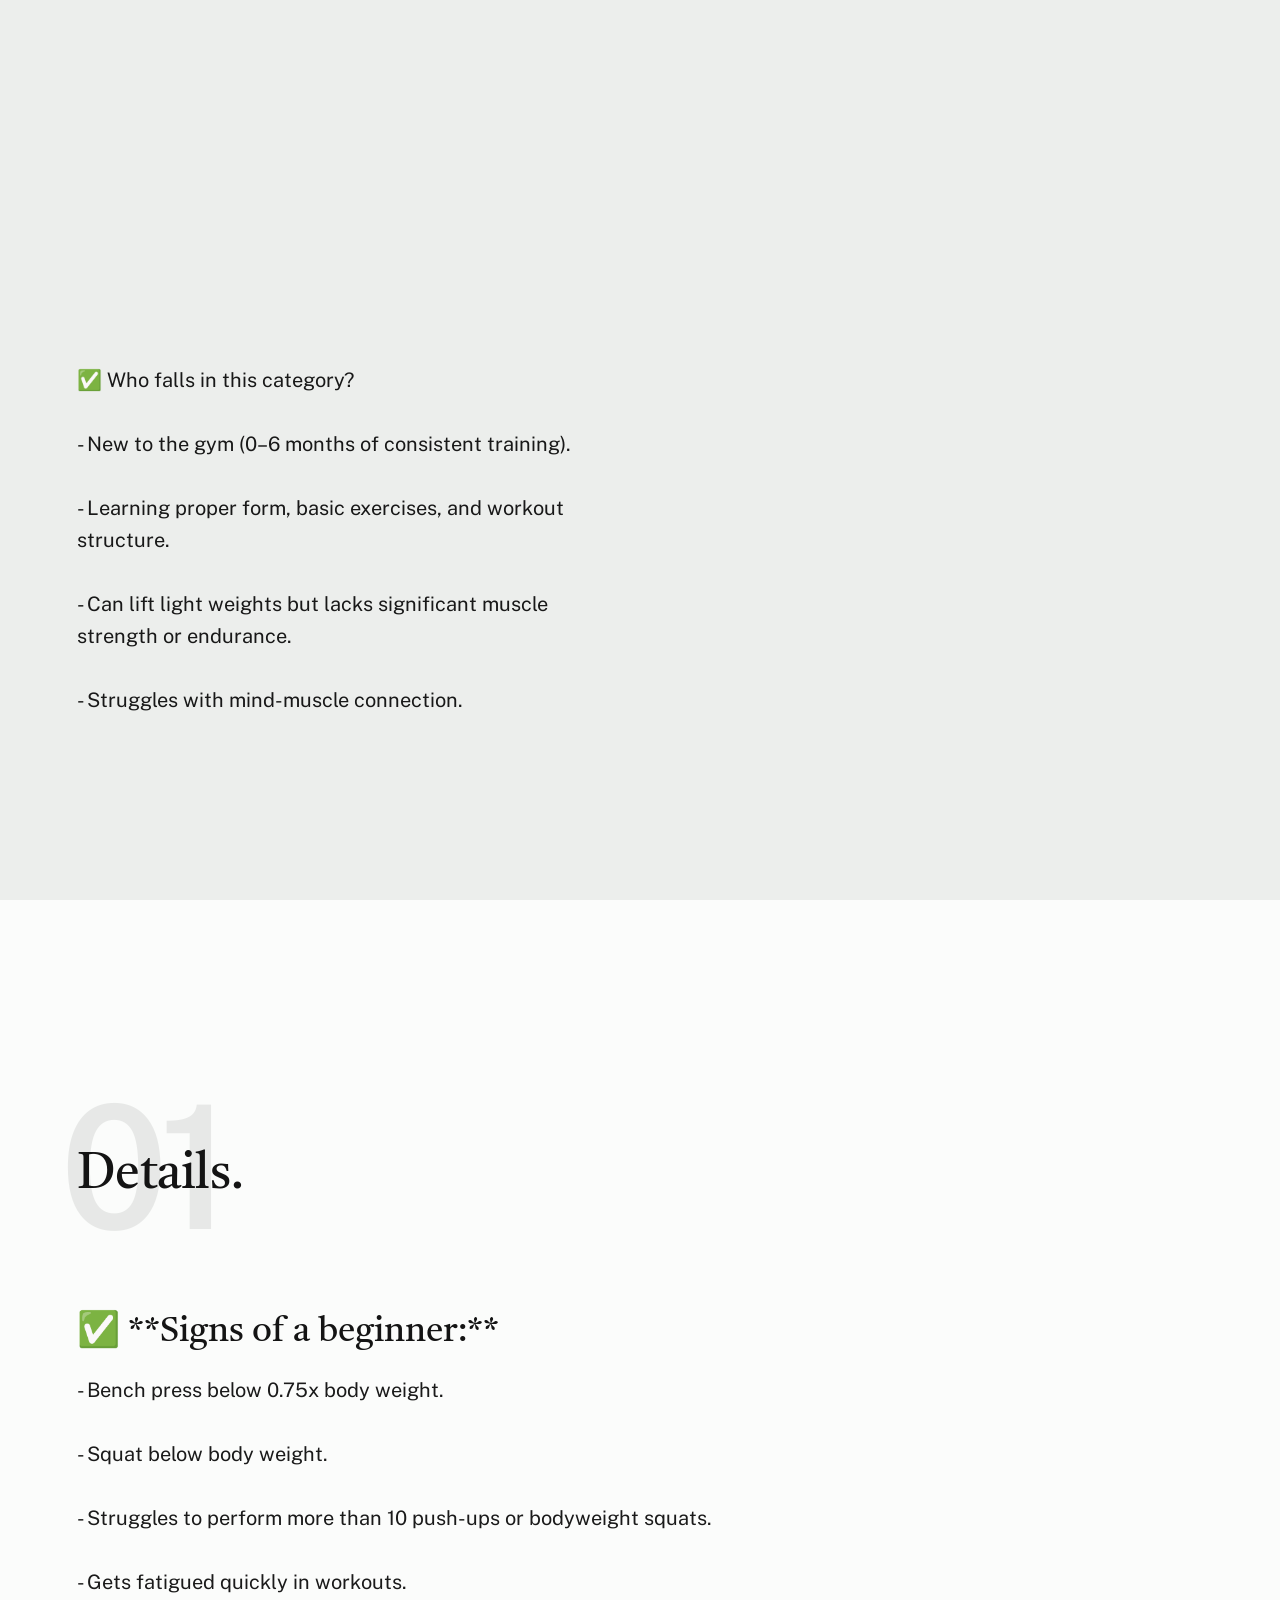
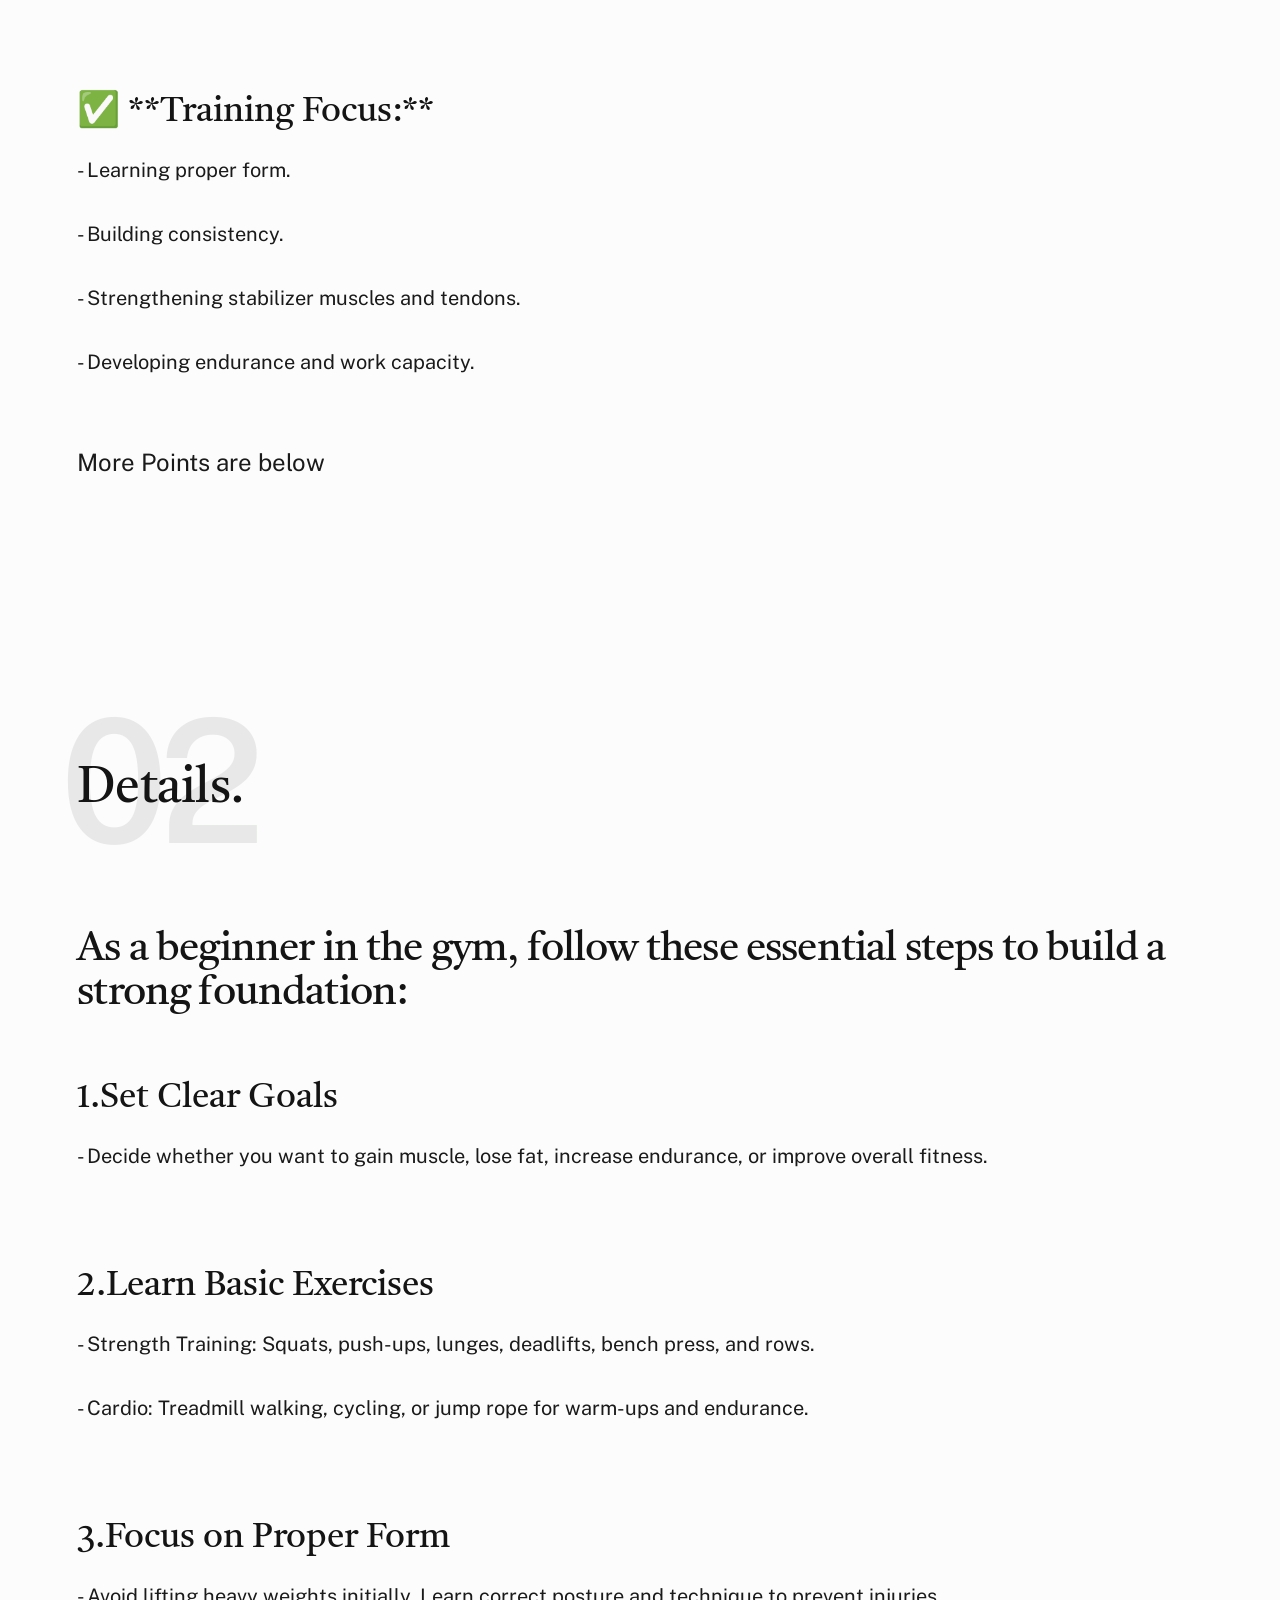
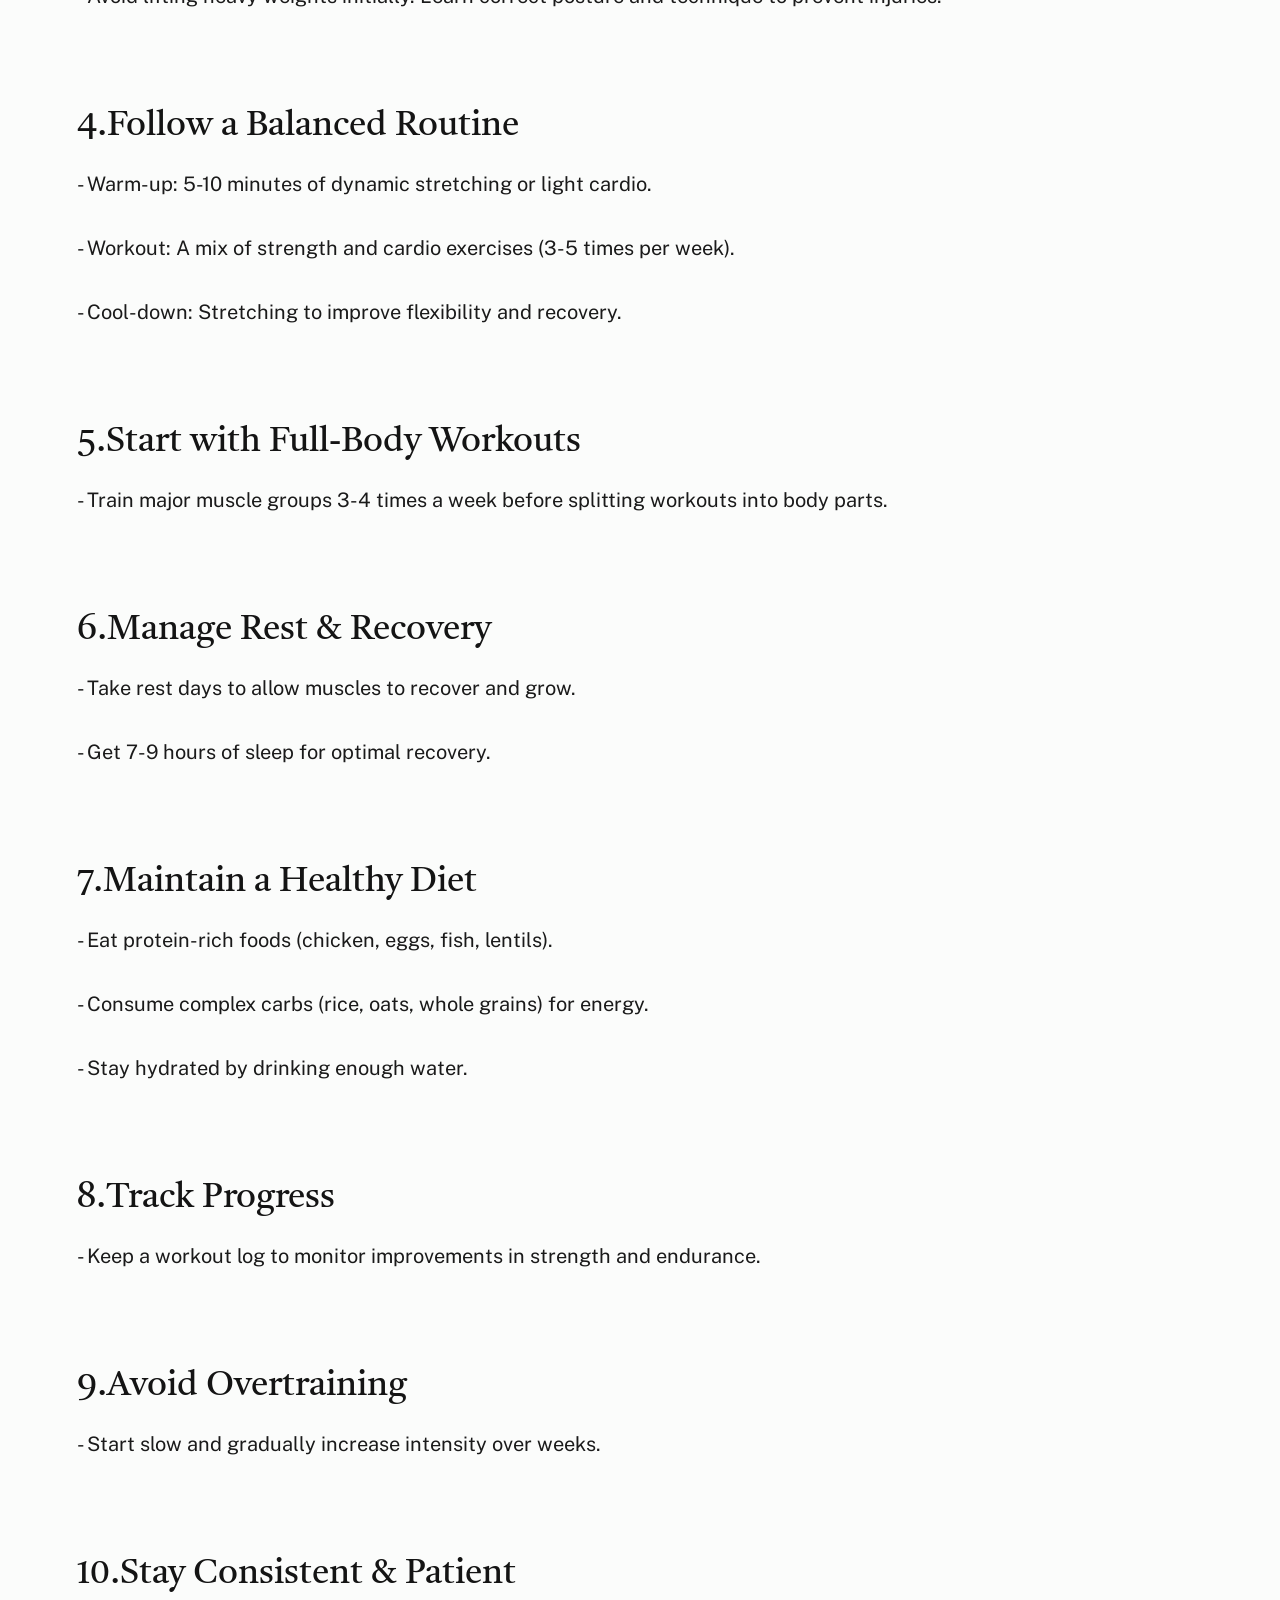
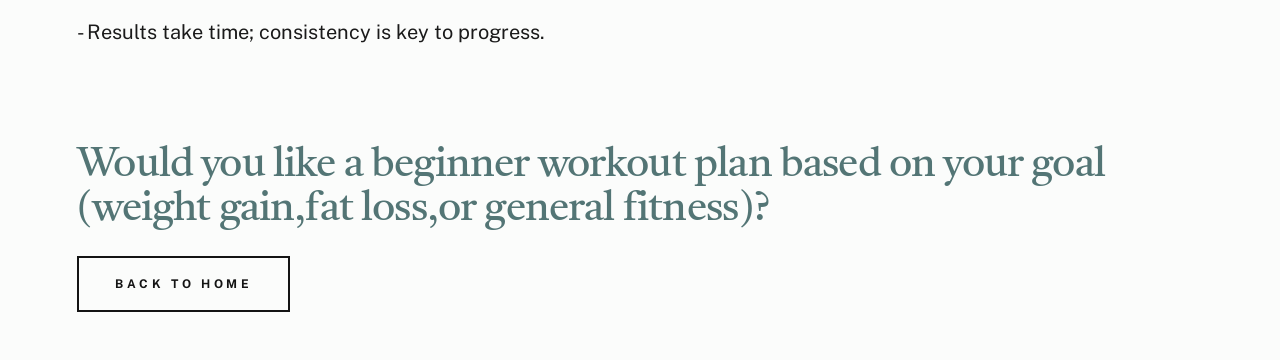
==== Advanced.html @ 79d23b0e "new code" ====
<!DOCTYPE html>
<html lang="en" class="no-js">

<head>

    <!--- basic page needs
    ================================================== -->
    <meta charset="utf-8">
    <meta name="viewport" content="width=device-width, initial-scale=1">
    <title>LK Fitness</title>

    <script>
        document.documentElement.classList.remove('no-js');
        document.documentElement.classList.add('js');
    </script>

    <!-- CSS
    ================================================== -->
    <link rel="stylesheet" href="/CSS/slide pages/styles.css">
    <link rel="stylesheet" href="/CSS/slide pages/vendor.css">

    <!-- favicons
    ================================================== -->
    <link rel="apple-touch-icon" sizes="180x180" href="apple-touch-icon.png">
    <link rel="icon" type="image/png" sizes="32x32" href="favicon-32x32.png">
    <link rel="icon" type="image/png" sizes="16x16" href="favicon-16x16.png">
    <link rel="manifest" href="site.webmanifest">

</head>


<body id="top">


    <!-- preloader
    ================================================== -->
    <div id="preloader">
        <div id="loader" class="dots-fade">
            <div></div>
            <div></div>
            <div></div>
        </div>
    </div>


    <!-- page wrap
    ================================================== -->
    <div id="page" class="s-pagewrap">


        <!-- # site header 
        ================================================== -->
        <header class="s-header">
            <div class="row s-header__inner">



                <nav class="s-header__nav">
                    <ul class="s-header__menu-links">
                        <li class="current"><a class="smoothscroll" href="../Mainpagefitness.html"> BACK TO HOME
                                PAGE</a></li>

                    </ul> <!-- s-header__menu-links -->
                </nav> <!-- end s-header__nav -->

            </div> <!-- end s-header__inner -->
        </header> <!-- end s-header -->


        <!-- # intro
        ================================================== -->
        <section id="intro" class="s-intro target-section">

            <div class="row s-intro__content width-sixteen-col">
                <div class="column lg-12 s-intro__content-inner grid-block grid-16">

                    <div class="s-intro__content-text">

                        <div class="s-intro__content-pretitle text-pretitle">Hello</div>
                        <h1 class="s-intro__content-title">
                            Beginner's, <br>
                        </h1>

                        <h8>
                            ✅ Who falls in this category? <BR></BR>
                            - New to the gym (0–6 months of consistent training).<BR></BR>
                            - Learning proper form, basic exercises, and workout structure.<BR></BR>
                            - Can lift light weights but lacks significant muscle strength or endurance.<BR></BR>
                            - Struggles with mind-muscle connection.

                        </h8>






                        <div class="s-intro__content-btns">
                            <a class="smoothscroll btn" href="#about">More About</a>
                            <a class="smoothscroll btn btn--stroke" href="../Mainpagefitness.html">Back To Home</a>
                        </div> <!-- s-intro__content-btns -->

                    </div> <!-- s-intro__content-text -->

                </div> <!-- s-intro__content-inner -->
            </div> <!-- s-intro__content -->





            <div class="s-intro__content-media">
                <img src="/images/beginner img.webp" srcset="images/beginner img.webp 1x, images/beginner img.webp 2x"
                    alt="image folder">


            </div> <!-- s-intro__content-media  images -->



            <div class="s-intro__scroll-down">
                <a href="#about" class="smoothscroll">
                    <div class="scroll-icon">
                        <svg xmlns="http://www.w3.org/2000/svg" width="24" height="24" viewBox="0 0 24 24"
                            style="fill: rgba(0, 0, 0, 1);transform: ;msFilter:;">
                            <path
                                d="M11.178 19.569a.998.998 0 0 0 1.644 0l9-13A.999.999 0 0 0 21 5H3a1.002 1.002 0 0 0-.822 1.569l9 13z">
                            </path>
                        </svg>
                    </div>
                    <span class="scroll-text u-screen-reader-text">Scroll Down</span>
                </a>
            </div> <!-- s-intro__scroll-down -->

        </section> <!-- end s-intro -->


        <!-- # about
        ================================================== -->
        <section id="about" class="s-about target-section">

            <div class="row s-about__content">
                <div class="column xl-12">

                    <div class="section-header" data-num="01">
                        <h2 class="text-display-title">Details.</h2>
                    </div> <!-- end section-header -->

                    <p class="attention-getter">
                    <h3>✅ **Signs of a beginner:**</h3>
                    - Bench press below 0.75x body weight.<BR></BR>
                    - Squat below body weight.<BR></BR>
                    - Struggles to perform more than 10 push-ups or bodyweight squats.<BR></BR>
                    - Gets fatigued quickly in workouts.<BR></BR>

                    <h3>✅ **Training Focus:**</h3>
                    - Learning proper form.<BR></BR>
                    - Building consistency.<BR></BR>
                    - Strengthening stabilizer muscles and tendons.<BR></BR>
                    - Developing endurance and work capacity.<BR></BR>
                    </p>

                    <p class="attention-getter">
                        More Points are below
                    </p>



                </div> <!--end column -->
            </div> <!--end s-about__content -->

        </section> <!-- end s-about -->

        <!-- # about
        ================================================== -->
        <section id="about" class="s-about target-section">

            <div class="row s-about__content">
                <div class="column xl-12">

                    <div class="section-header" data-num="02">
                        <h2 class="text-display-title">Details.</h2>
                    </div> <!-- end section-header -->

                    <p class="attention-getter">
                    <h2>As a beginner in the gym, follow these essential steps to build a strong foundation:</h3>

                        <h3>1.Set Clear Goals</h3>
                        - Decide whether you want to gain muscle, lose fat, increase endurance, or improve overall
                        fitness. <BR> </BR>

                        <h3>2.Learn Basic Exercises</h3>
                        - Strength Training: Squats, push-ups, lunges, deadlifts, bench press, and rows. <BR> </BR>
                        - Cardio: Treadmill walking, cycling, or jump rope for warm-ups and endurance. <BR> </BR>

                        <h3>3.Focus on Proper Form</h3>
                        - Avoid lifting heavy weights initially. Learn correct posture and technique to prevent
                        injuries. <BR> </BR>

                        <h3>4.Follow a Balanced Routine</h3>
                        - Warm-up: 5-10 minutes of dynamic stretching or light cardio. <BR> </BR>
                        - Workout: A mix of strength and cardio exercises (3-5 times per week). <BR> </BR>
                        - Cool-down: Stretching to improve flexibility and recovery. <BR> </BR>

                        <h3>5.Start with Full-Body Workouts</h3>
                        - Train major muscle groups 3-4 times a week before splitting workouts into body parts. <BR>
                        </BR>

                        <h3>6.Manage Rest & Recovery</h3>
                        - Take rest days to allow muscles to recover and grow. <BR> </BR>
                        - Get 7-9 hours of sleep for optimal recovery. <BR> </BR>

                        <h3>7.Maintain a Healthy Diet</h3>
                        - Eat protein-rich foods (chicken, eggs, fish, lentils). <BR> </BR>
                        - Consume complex carbs (rice, oats, whole grains) for energy. <BR> </BR>
                        - Stay hydrated by drinking enough water. <BR> </BR>

                        <h3>8.Track Progress</h3>
                        - Keep a workout log to monitor improvements in strength and endurance. <BR> </BR>

                        <h3>9.Avoid Overtraining</h3>
                        - Start slow and gradually increase intensity over weeks. <BR> </BR>

                        <h3>10.Stay Consistent & Patient</h3>
                        - Results take time; consistency is key to progress. <BR> </BR>

                        <p class="attention-getter">
                        <h2 style="color: rgb(83, 117, 117);">Would you like a beginner workout plan based on your goal
                            <br>
                            (weight gain,fat loss,or general fitness)?
                        </h2>
                        <a class="smoothscroll btn btn--stroke" href="../Mainpagefitness.html">Back To Home</a> </p>



                </div> <!-- grid-list-items -->

            </div> <!--end column -->
    </div> <!--end s-about__content -->

    </section> <!-- end s-about -->








    </div> <!-- end page-wrap -->


    <!-- Java Script
    ================================================== -->
    <script src="/js/main.js"></script>
    <script src="/js/plugins.js"></script>

</body>

</html>
---- CSS/slide pages/styles.css ----
@charset "UTF-8";

/* =================================================================== 
 * Hudson Main Stylesheet
 * Template Ver. 1.0.0
 * 04-03-2023
 * ------------------------------------------------------------------
 *
 * TOC:
 * # SETTINGS
 *      ## fonts 
 *      ## colors
 *      ## spacing and typescale
 *      ## grid variables
 * # CSS RESET
 * # GRID
 * # BASE SETUP
 * # UTILITY CLASSES
 * # TYPOGRAPHY 
 *      ## base type styles
 *      ## additional typography & helper classes
 *      ## lists
 *      ## media 
 *      ## spacing
 * # PRELOADER
 *      ## page loaded
 * # FORM 
 *      ## style placeholder text
 * # BUTTONS
 * # TABLE
 * # COMPONENTS
 *      ## pagination
 *      ## alert box 
 *      ## skillbars
 *      ## stats tabs
 * # PROJECT-WIDE SHARED STYLES
 *      ## section header
 *      ## social list
 *      ## swiper overrides
 *      ## glightbox overrides
 * # GRID-BASED LAYOUTS
 *      ## grid block
 *      ## list grid
 * # PAGE WRAP
 * # SITE HEADER
 *      ## logo
 *      ## main navigation
 *      ## mobile menu toggle
 * # INTRO
 *      ## intro content
 *      ## intro btn cv download
 *      ## intro social
 *      ## intro scroll down
 *      ## intro transitions
 * # ABOUT
 *      ## about blocks
 * # WORKS
 *      ## folio entries 
 *      ## testimonials
 * # NUMBERS
 * # FOOTER
 *      ## copyright
 *      ## go top
 *
 * ------------------------------------------------------------------ */


/* ===================================================================
 * # SETTINGS
 *
 *
 * ------------------------------------------------------------------- */

/* ------------------------------------------------------------------- 
 * ## fonts 
 * ------------------------------------------------------------------- */
@import url("https://fonts.googleapis.com/css2?family=Castoro:ital@0;1&family=Public+Sans:ital,wght@0,300;0,400;0,500;0,600;0,700;1,300;1,400;1,500;1,600;1,700&display=swap");

:root {
    --font-1: "Public Sans", Sans-serif;
    --font-2: "Castoro", Serif;

    /* monospace
   */
    --font-mono: Consolas, "Andale Mono", Courier, "Courier New", monospace;
}

/* ------------------------------------------------------------------- 
 * ## colors
 * ------------------------------------------------------------------- */
:root {

    /* color-1(#C73E1D)
   * color-2(#2F352B)
   * color-3(#1A1A1A)
   */
    --color-1: hsla(12, 75%, 45%, 1);
    --color-2: hsla(96, 10%, 19%, 1);
    --color-3: hsla(0, 0%, 10%, 1);

    /* theme color variations
   */
    --color-1-lightest: hsla(12, 75%, 75%, 1);
    --color-1-lighter: hsla(12, 75%, 65%, 1);
    --color-1-light: hsla(12, 75%, 55%, 1);
    --color-1-dark: hsla(12, 75%, 35%, 1);
    --color-1-darker: hsla(12, 75%, 25%, 1);
    --color-1-darkest: hsla(12, 75%, 15%, 1);

    --color-2-lightest: hsla(96, 10%, 49%, 1);
    --color-2-lighter: hsla(96, 10%, 39%, 1);
    --color-2-light: hsla(96, 10%, 29%, 1);
    --color-2-dark: hsla(96, 10%, 10%, 1);
    --color-2-darker: hsla(96, 10%, 1%, 1);

    --color-3-light: hsla(0, 0%, 16%, 1);
    --color-3-dark: hsla(0, 0%, 8%, 1);

    /* feedback colors
   * color-error(#ffd1d2), color-success(#c8e675), 
   * color-info(#d7ecfb), color-notice(#fff099)
   */
    --color-error: hsla(359, 100%, 91%, 1);
    --color-success: hsla(76, 69%, 68%, 1);
    --color-info: hsla(205, 82%, 91%, 1);
    --color-notice: hsla(51, 100%, 80%, 1);
    --color-error-content: hsla(359, 50%, 50%, 1);
    --color-success-content: hsla(76, 29%, 28%, 1);
    --color-info-content: hsla(205, 32%, 31%, 1);
    --color-notice-content: hsla(51, 30%, 30%, 1);

    /* neutrals
   * generated using 
   * Tint & Shade Generator 
   * (https://maketintsandshades.com/)
   */
    --color-black: #000000;
    --color-gray-19: #181818;
    --color-gray-18: #2f302f;
    --color-gray-17: #474747;
    --color-gray-16: #5e5f5e;
    --color-gray-15: #767776;
    --color-gray-14: #8e8f8e;
    --color-gray-13: #a5a7a5;
    --color-gray-12: #bdbebd;
    --color-gray-11: #d4d6d4;
    --color-gray-10: #eceeec;
    --color-gray-9: #eef0ee;
    --color-gray-8: #f0f1f0;
    --color-gray-7: #f2f3f2;
    --color-gray-6: #f4f5f4;
    --color-gray-5: #f6f7f6;
    --color-gray-4: #f7f8f7;
    --color-gray-3: #f9faf9;
    --color-gray-2: #fbfcfb;
    --color-gray-1: #fbfcfb;
    --color-white: #ffffff;

    /* text
   */
    --color-text: var(--color-gray-19);
    --color-text-dark: var(--color-3-dark);
    --color-text-light: var(--color-gray-15);
    --color-placeholder: var(--color-gray-13);

    /* link
   */
    --color-link: var(--color-1);
    --color-link-hover: var(--color-2-lighter);
    --color-link-active: var(--color-2-lighter);

    /* buttons
   */
    --color-btn: var(--color-gray-10);
    --color-btn-text: var(--color-text);
    --color-btn-hover: var(--color-gray-11);
    --color-btn-hover-text: var(--color-text);
    --color-btn-primary: var(--color-1);
    --color-btn-primary-text: var(--color-white);
    --color-btn-primary-hover: var(--color-1-light);
    --color-btn-primary-hover-text: var(--color-white);
    --color-btn-stroke: var(--color-text-dark);
    --color-btn-stroke-text: var(--color-text-dark);
    --color-btn-stroke-hover: var(--color-text-dark);
    --color-btn-stroke-hover-text: var(--color-white);

    /* preloader
   */
    --color-preloader-bg: var(--color-gray-10);
    --color-loader: var(--color-3);
    --color-loader-light: var(--color-gray-14);

    /* others
   */
    --color-body-bg: var(--color-gray-1);
    --color-border: rgba(0, 0, 0, .1);
    --border-radius: 5px;
}

/* ------------------------------------------------------------------- 
 * ## spacing and typescale
 * ------------------------------------------------------------------- */
:root {

    /* spacing
   * base font size: 20px 
   * vertical space unit : 32px
   */
    --base-size: 62.5%;
    --multiplier: 1;
    --base-font-size: calc(2rem * var(--multiplier));
    --space: calc(3.2rem * var(--multiplier));

    /* vertical spacing 
   */
    --vspace-0_125: calc(0.125 * var(--space));
    --vspace-0_25: calc(0.25 * var(--space));
    --vspace-0_375: calc(0.375 * var(--space));
    --vspace-0_5: calc(0.5 * var(--space));
    --vspace-0_625: calc(0.625 * var(--space));
    --vspace-0_75: calc(0.75 * var(--space));
    --vspace-0_875: calc(0.875 * var(--space));
    --vspace-1: calc(var(--space));
    --vspace-1_25: calc(1.25 * var(--space));
    --vspace-1_5: calc(1.5 * var(--space));
    --vspace-1_75: calc(1.75 * var(--space));
    --vspace-2: calc(2 * var(--space));
    --vspace-2_5: calc(2.5 * var(--space));
    --vspace-3: calc(3 * var(--space));
    --vspace-3_5: calc(3.5 * var(--space));
    --vspace-4: calc(4 * var(--space));
    --vspace-4_5: calc(4.5 * var(--space));
    --vspace-5: calc(5 * var(--space));
    --vspace-5_5: calc(5.5 * var(--space));
    --vspace-6: calc(6 * var(--space));
    --vspace-6_5: calc(6.5 * var(--space));
    --vspace-7: calc(7 * var(--space));
    --vspace-7_5: calc(7.5 * var(--space));
    --vspace-8: calc(8 * var(--space));
    --vspace-8_5: calc(8.5 * var(--space));
    --vspace-9: calc(9 * var(--space));
    --vspace-9_5: calc(9.5 * var(--space));
    --vspace-10: calc(10 * var(--space));

    /* type scale
   * ratio 1        :2 | base: 20px
   * -------------------------------------------------------
   *
   * --text-huge-3    = (148.60px)
   * --text-huge-2    = (123.83px)
   * --text-huge-1    = (103.20px)
   * --text-display-3 = (86.00px)
   * --text-display-2 = (71.66px)
   * --text-display-1 = (59.72px)
   * --text-xxxl      = (49.77px)
   * --text-xxl       = (41.47px)
   * --text-xl        = (34.56px)
   * --text-lg        = (28.80px)
   * --text-md        = (24.00px)
   * --text-size      = (20.00px) BASE
   * --text-sm        = (16.67px)
   * --text-xs        = (13.89px)
   *
   * ---------------------------------------------------------
   */
    --text-scale-ratio: 1.2;
    --text-size: var(--base-font-size);
    --text-xs: calc((var(--text-size) / var(--text-scale-ratio)) / var(--text-scale-ratio));
    --text-sm: calc(var(--text-xs) * var(--text-scale-ratio));
    --text-md: calc(var(--text-sm) * var(--text-scale-ratio) * var(--text-scale-ratio));
    --text-lg: calc(var(--text-md) * var(--text-scale-ratio));
    --text-xl: calc(var(--text-lg) * var(--text-scale-ratio));
    --text-xxl: calc(var(--text-xl) * var(--text-scale-ratio));
    --text-xxxl: calc(var(--text-xxl) * var(--text-scale-ratio));
    --text-display-1: calc(var(--text-xxxl) * var(--text-scale-ratio));
    --text-display-2: calc(var(--text-display-1) * var(--text-scale-ratio));
    --text-display-3: calc(var(--text-display-2) * var(--text-scale-ratio));
    --text-huge-1: calc(var(--text-display-3) * var(--text-scale-ratio));
    --text-huge-2: calc(var(--text-huge-1) * var(--text-scale-ratio));
    --text-huge-3: calc(var(--text-huge-2) * var(--text-scale-ratio));

    /* default button height
   */
    --vspace-btn: var(--vspace-1_75);
}

/* on mobile devices below 600px, change the value of '--multiplier' 
 * to adjust the values of base font size and vertical space unit.
 */
@media screen and (max-width: 600px) {
    :root {
        --multiplier: .9375;
    }
}

/* ------------------------------------------------------------------- 
 * ## grid variables
 * ------------------------------------------------------------------- */
:root {

    /* widths for rows and containers
   */
    --width-sixteen-cols: 1760px;
    --width-default: 1280px;
    --width-wide: 1600px;
    --width-wider: 1800px;
    --width-narrow: 1200px;
    --width-narrower: 1000px;
    --width-narrowest: 800px;
    --width-full: 100%;
    --width-grid-max: var(--width-default);

    /* gutter
   */
    --gutter: 2.6rem;
}

/* on large screen devices
 */
@media screen and (max-width: 1000px) {
    :root {
        --gutter: 2.2rem;
    }
}

/* on small devices
 */
@media screen and (max-width: 600px) {
    :root {
        --gutter: 1rem;
    }
}


/* ====================================================================
 * # CSS RESET
 *
 *
 * --------------------------------------------------------------------
 * http://meyerweb.com/eric/tools/css/reset/ 
 * v2.0 | 20110126
 * License: none (public domain)
 * -------------------------------------------------------------------- */
html,
body,
div,
span,
applet,
object,
iframe,
h1,
h2,
h3,
h4,
h5,
h6,
p,
blockquote,
pre,
a,
abbr,
acronym,
address,
big,
cite,
code,
del,
dfn,
em,
img,
ins,
kbd,
q,
s,
samp,
small,
strike,
strong,
sub,
sup,
tt,
var,
b,
u,
i,
center,
dl,
dt,
dd,
ol,
ul,
li,
fieldset,
form,
label,
legend,
table,
caption,
tbody,
tfoot,
thead,
tr,
th,
td,
article,
aside,
canvas,
details,
embed,
figure,
figcaption,
footer,
header,
hgroup,
menu,
nav,
output,
ruby,
section,
summary,
time,
mark,
audio,
video {
    margin: 0;
    padding: 0;
    border: 0;
    font-size: 100%;
    font: inherit;
    vertical-align: baseline;
}

/* HTML5 display-role reset for older browsers */
article,
aside,
details,
figcaption,
figure,
footer,
header,
hgroup,
menu,
nav,
section {
    display: block;
}

body {
    line-height: 1;
}

ol,
ul {
    list-style: none;
}

blockquote,
q {
    quotes: none;
}

blockquote:before,
blockquote:after,
q:before,
q:after {
    content: "";
    content: none;
}

table {
    border-collapse: collapse;
    border-spacing: 0;
}


/* ===================================================================
 * # GRID v5.0.0
 *
 *
 * -------------------------------------------------------------------
 * - Grid system based on the flex display property.
 *
 * - Grid breakpoints are based on MAXIMUM WIDTH media queries, 
 *   meaning they apply to that one breakpoint and ALL THOSE BELOW IT.
 *
 * - Grid columns without a specified width will automatically layout 
 *   as equal width columns.
 *
 * - On viewports 400px and below, all grid columns will stacked 
 *   vertically
 *
 * ------------------------------------------------------------------- */

/* row 
 */
.row {
    display: flex;
    flex-flow: row wrap;
    width: min(92%, var(--width-grid-max));
    margin: 0 auto;
}

.row .row {
    width: auto;
    margin-left: calc(var(--gutter) * -1);
    margin-right: calc(var(--gutter) * -1);
}

/* column
 */
.column {
    flex: 1;
    padding: 0 var(--gutter);
}

.collapse>.column,
.column.collapse {
    padding: 0;
}

/* row utility classes
 */
.row.row-wrap {
    flex-wrap: wrap;
}

.row.row-nowrap {
    flex-wrap: nowrap;
}

.row.row-y-top {
    align-items: flex-start;
}

.row.row-y-bottom {
    align-items: flex-end;
}

.row.row-y-center {
    align-items: center;
}

.row.row-stretch {
    align-items: stretch;
}

.row.row-baseline {
    align-items: baseline;
}

.row.row-x-left {
    justify-content: flex-start;
}

.row.row-x-right {
    justify-content: flex-end;
}

.row.row-x-center {
    justify-content: center;
}

.row.row-center {
    align-items: center;
    justify-content: center;
}

/* ------------------------- -------------------------------------------
 * ## extra large devices (1201px and above)
 * -------------------------------------------------------------------- */
.xl-1 {
    flex: none;
    width: 8.3333333333%;
}

.xl-2 {
    flex: none;
    width: 16.6666666667%;
}

.xl-3 {
    flex: none;
    width: 25%;
}

.xl-4 {
    flex: none;
    width: 33.3333333333%;
}

.xl-5 {
    flex: none;
    width: 41.6666666667%;
}

.xl-6 {
    flex: none;
    width: 50%;
}

.xl-7 {
    flex: none;
    width: 58.3333333333%;
}

.xl-8 {
    flex: none;
    width: 66.6666666667%;
}

.xl-9 {
    flex: none;
    width: 75%;
}

.xl-10 {
    flex: none;
    width: 83.3333333333%;
}

.xl-11 {
    flex: none;
    width: 91.6666666667%;
}

.xl-12 {
    flex: none;
    width: 100%;
}

/* --------------------------------------------------------------------
 * ## large devices (1001px to 1200px)
 * -------------------------------------------------------------------- */
@media screen and (max-width: 1200px) {
    .lg-1 {
        flex: none;
        width: 8.3333333333%;
    }

    .lg-2 {
        flex: none;
        width: 16.6666666667%;
    }

    .lg-3 {
        flex: none;
        width: 25%;
    }

    .lg-4 {
        flex: none;
        width: 33.3333333333%;
    }

    .lg-5 {
        flex: none;
        width: 41.6666666667%;
    }

    .lg-6 {
        flex: none;
        width: 50%;
    }

    .lg-7 {
        flex: none;
        width: 58.3333333333%;
    }

    .lg-8 {
        flex: none;
        width: 66.6666666667%;
    }

    .lg-9 {
        flex: none;
        width: 75%;
    }

    .lg-10 {
        flex: none;
        width: 83.3333333333%;
    }

    .lg-11 {
        flex: none;
        width: 91.6666666667%;
    }

    .lg-12 {
        flex: none;
        width: 100%;
    }
}

/* --------------------------------------------------------------------
 * ## medium devices (801px to 1000px)
 * -------------------------------------------------------------------- */
@media screen and (max-width: 1000px) {
    .md-1 {
        flex: none;
        width: 8.3333333333%;
    }

    .md-2 {
        flex: none;
        width: 16.6666666667%;
    }

    .md-3 {
        flex: none;
        width: 25%;
    }

    .md-4 {
        flex: none;
        width: 33.3333333333%;
    }

    .md-5 {
        flex: none;
        width: 41.6666666667%;
    }

    .md-6 {
        flex: none;
        width: 50%;
    }

    .md-7 {
        flex: none;
        width: 58.3333333333%;
    }

    .md-8 {
        flex: none;
        width: 66.6666666667%;
    }

    .md-9 {
        flex: none;
        width: 75%;
    }

    .md-10 {
        flex: none;
        width: 83.3333333333%;
    }

    .md-11 {
        flex: none;
        width: 91.6666666667%;
    }

    .md-12 {
        flex: none;
        width: 100%;
    }
}

/* --------------------------------------------------------------------
 * ## tablet devices (601px to 800px)  
 * -------------------------------------------------------------------- */
@media screen and (max-width: 800px) {
    .tab-1 {
        flex: none;
        width: 8.3333333333%;
    }

    .tab-2 {
        flex: none;
        width: 16.6666666667%;
    }

    .tab-3 {
        flex: none;
        width: 25%;
    }

    .tab-4 {
        flex: none;
        width: 33.3333333333%;
    }

    .tab-5 {
        flex: none;
        width: 41.6666666667%;
    }

    .tab-6 {
        flex: none;
        width: 50%;
    }

    .tab-7 {
        flex: none;
        width: 58.3333333333%;
    }

    .tab-8 {
        flex: none;
        width: 66.6666666667%;
    }

    .tab-9 {
        flex: none;
        width: 75%;
    }

    .tab-10 {
        flex: none;
        width: 83.3333333333%;
    }

    .tab-11 {
        flex: none;
        width: 91.6666666667%;
    }

    .tab-12 {
        flex: none;
        width: 100%;
    }
}

/* --------------------------------------------------------------------
 * ## mobile devices (401px to 600px)  
 * -------------------------------------------------------------------- */
@media screen and (max-width: 600px) {
    .row {
        width: 100%;
        padding-left: 6vw;
        padding-right: 6vw;
    }

    .row .row {
        padding-left: 0;
        padding-right: 0;
    }

    .mob-1 {
        flex: none;
        width: 8.3333333333%;
    }

    .mob-2 {
        flex: none;
        width: 16.6666666667%;
    }

    .mob-3 {
        flex: none;
        width: 25%;
    }

    .mob-4 {
        flex: none;
        width: 33.3333333333%;
    }

    .mob-5 {
        flex: none;
        width: 41.6666666667%;
    }

    .mob-6 {
        flex: none;
        width: 50%;
    }

    .mob-7 {
        flex: none;
        width: 58.3333333333%;
    }

    .mob-8 {
        flex: none;
        width: 66.6666666667%;
    }

    .mob-9 {
        flex: none;
        width: 75%;
    }

    .mob-10 {
        flex: none;
        width: 83.3333333333%;
    }

    .mob-11 {
        flex: none;
        width: 91.6666666667%;
    }

    .mob-12 {
        flex: none;
        width: 100%;
    }
}

/* --------------------------------------------------------------------
 * ## small mobile devices (up to 400px)
 * -------------------------------------------------------------------- */

/* stack columns vertically
 */
@media screen and (max-width: 400px) {
    .row .row {
        margin-left: 0;
        margin-right: 0;
    }

    .column {
        flex: none;
        width: 100%;
        margin-left: 0;
        margin-right: 0;
        padding: 0;
    }
}

/* --------------------------------------------------------------------
 * ## additional column stackpoints 
 * -------------------------------------------------------------------- */
@media screen and (max-width: 900px) {
    .stack-on-900 {
        flex: none;
        width: 100%;
        margin-left: 0;
        margin-right: 0;
    }
}

@media screen and (max-width: 700px) {
    .stack-on-700 {
        flex: none;
        width: 100%;
        margin-left: 0;
        margin-right: 0;
    }
}

@media screen and (max-width: 550px) {
    .stack-on-550 {
        flex: none;
        width: 100%;
        margin-left: 0;
        margin-right: 0;
    }
}


/* ===================================================================
 * # BASE SETUP
 *
 *
 * ------------------------------------------------------------------- */
html {
    font-size: var(--base-size);
    box-sizing: border-box;
}

*,
*::before,
*::after {
    box-sizing: inherit;
}

body {
    background-color: var(--color-body-bg);
    -webkit-overflow-scrolling: touch;
    -webkit-text-size-adjust: 100%;
    -webkit-font-smoothing: antialiased;
    -moz-osx-font-smoothing: grayscale;
}

p {
    font-size: inherit;
    text-rendering: optimizeLegibility;
}

a {
    text-decoration: none;
}

svg,
img,
video {
    max-width: 100%;
    height: auto;
}

pre {
    overflow: auto;
}

/* Remove margins and paddings for common elements 
 */
div,
dl,
dt,
dd,
ul,
ol,
li,
h1,
h2,
h3,
h4,
h5,
h6,
pre,
form,
p,
blockquote,
th,
td {
    margin: 0;
    padding: 0;
}

/* Remove default styles for input elements 
 */
input[type=email],
input[type=number],
input[type=search],
input[type=text],
input[type=tel],
input[type=url],
input[type=password],
textarea {
    -webkit-appearance: none;
    -moz-appearance: none;
    appearance: none;
}


/* ===================================================================
 * # UTILITY CLASSES
 *
 *
 * ------------------------------------------------------------------- */

/* flex item alignment classes
 */
.u-flexitem-center {
    margin: auto;
    align-self: center;
}

.u-flexitem-left {
    margin-right: auto;
    align-self: center;
}

.u-flexitem-right {
    margin-left: auto;
    align-self: center;
}

.u-flexitem-x-center {
    margin-right: auto;
    margin-left: auto;
}

.u-flexitem-x-left {
    margin-right: auto;
}

.u-flexitem-x-right {
    margin-left: auto;
}

.u-flexitem-y-center {
    align-self: center;
}

.u-flexitem-y-top {
    align-self: flex-start;
}

.u-flexitem-y-bottom {
    align-self: flex-end;
}

/* misc helper classes
 */
.u-screen-reader-text {
    clip: rect(1px, 1px, 1px, 1px);
    -webkit-clip-path: inset(50%);
    clip-path: inset(50%);
    height: 1px;
    width: 1px;
    margin: -1px;
    overflow: hidden;
    padding: 0;
    border: 0;
    position: absolute;
    word-wrap: normal !important;
}

.u-clearfix:after {
    content: "";
    display: table;
    clear: both;
}

.u-flex-center {
    align-items: center;
    justify-content: center;
}

.u-hidden {
    display: none;
}

.u-invisible {
    visibility: hidden;
}

.u-antialiased {
    -webkit-font-smoothing: antialiased;
    -moz-osx-font-smoothing: grayscale;
}

.u-overflow-hidden {
    overflow: hidden;
}

.u-remove-top {
    margin-top: 0;
}

.u-remove-bottom {
    margin-bottom: 0;
}

.u-add-half-bottom {
    margin-bottom: var(--vspace-0_5);
}

.u-add-bottom {
    margin-bottom: var(--vspace-1);
}

.u-no-border {
    border: none;
}

.u-fullwidth {
    width: 100%;
}

.u-pull-left {
    float: left;
}

.u-pull-right {
    float: right;
}


/* ===================================================================
 * # TYPOGRAPHY 
 *
 *
 * ------------------------------------------------------------------- 
 * type scale - ratio 1:2 | base: 20px
 * -------------------------------------------------------------------
 *
 * --text-huge-3    = (148.60px)
 * --text-huge-2    = (123.83px)
 * --text-huge-1    = (103.20px)
 * --text-display-3 = (86.00px)
 * --text-display-2 = (71.66px)
 * --text-display-1 = (59.72px)
 * --text-xxxl      = (49.77px)
 * --text-xxl       = (41.47px)
 * --text-xl        = (34.56px)
 * --text-lg        = (28.80px)
 * --text-md        = (24.00px)
 * --text-size      = (20.00px) BASE
 * --text-sm        = (16.67px)
 * --text-xs        = (13.89px)
 *
 * -------------------------------------------------------------------- */

/* --------------------------------------------------------------------
 * ## base type styles
 * -------------------------------------------------------------------- */
body {
    font-family: var(--font-1);
    font-size: var(--base-font-size);
    font-weight: 400;
    line-height: var(--vspace-1);
    color: var(--color-text);
}

/* links
 */
a {
    color: var(--color-link);
    transition: all 0.3s ease-in-out;
}

a:focus,
a:hover,
a:active {
    color: var(--color-link-hover);
}

a:hover,
a:active {
    outline: 0;
}

/* headings
 */
h1,
h2,
h3,
h4,
h5,
h6,
.h1,
.h2,
.h3,
.h4,
.h5,
.h6 {
    font-family: var(--font-2);
    font-weight: 400;
    color: var(--color-text-dark);
    font-variant-ligatures: common-ligatures;
    text-rendering: optimizeLegibility;
}

h1,
.h1 {
    margin-top: var(--vspace-2_5);
    margin-bottom: var(--vspace-0_75);
}

h2,
.h2,
h3,
.h3,
h4,
.h4 {
    margin-top: var(--vspace-2);
    margin-bottom: var(--vspace-0_75);
}

h5,
.h5,
h6,
.h6 {
    margin-top: var(--vspace-1_75);
    margin-bottom: var(--vspace-0_5);
}

h1,
.h1 {
    font-size: var(--text-display-2);
    line-height: calc(2.25 * var(--space));
    letter-spacing: -0.02em;
}

@media screen and (max-width: 500px) {

    h1,
    .h1 {
        font-size: var(--text-xxxl);
        line-height: calc(1.625 * var(--space));
    }
}

h2,
.h2 {
    font-size: var(--text-xxl);
    line-height: calc(1.375 * var(--space));
    letter-spacing: -0.02em;
}

h3,
.h3 {
    font-size: var(--text-xl);
    line-height: calc(1.125 * var(--space));
}

h4,
.h4 {
    font-size: var(--text-lg);
    line-height: var(--vspace-1);
}

h5,
.h5 {
    font-size: var(--text-md);
    line-height: var(--vspace-0_875);
}

h6,
.h6 {
    font-family: var(--font-1);
    font-weight: 600;
    font-size: var(--text-sm);
    line-height: var(--vspace-0_75);
    text-transform: uppercase;
    letter-spacing: 0.25rem;
}

/* emphasis, italic,
 * strong, bold and small text
 */
em,
i,
strong,
b {
    font-size: inherit;
    line-height: inherit;
}

em,
i {
    font-style: italic;
}

strong,
b {
    font-weight: 600;
    color: var(--color-text-dark);
}

small {
    font-size: 80%;
    font-weight: 400;
    line-height: var(--vspace-0_5);
}

/* blockquotes
 */
blockquote {
    margin: 0 0 var(--vspace-1) 0;
    padding: var(--vspace-1) var(--vspace-1_5);
    border-left: 2px solid var(--color-text-dark);
    position: relative;
}

blockquote p {
    font-family: var(--font-1);
    font-weight: 400;
    font-size: var(--text-lg);
    font-style: normal;
    line-height: var(--vspace-1_25);
    color: var(--color-text-dark);
    padding: 0;
}

blockquote cite {
    display: block;
    font-family: var(--font-1);
    font-weight: 400;
    font-size: var(--text-sm);
    line-height: var(--vspace-0_75);
    font-style: normal;
}

blockquote cite:before {
    content: "— ";
}

blockquote cite,
blockquote cite a,
blockquote cite a:visited {
    color: var(--color-text-light);
    border: none;
}

@media screen and (max-width: 500px) {
    blockquote {
        padding: var(--vspace-0_75) var(--vspace-0_75);
    }

    blockquote p {
        font-size: var(--text-md);
        line-height: var(--vspace-1);
    }
}

/* figures
 */
figure img,
p img {
    margin: 0;
    vertical-align: bottom;
}

figure {
    display: block;
    margin-left: 0;
    margin-right: 0;
}

figure img+figcaption {
    margin-top: var(--vspace-1);
}

figcaption {
    /* font-style: italic; */
    font-size: var(--text-sm);
    text-align: center;
    margin-bottom: 0;
}

/* preformatted, code
 */
var,
kbd,
samp,
code,
pre {
    font-family: var(--font-mono);
}

pre {
    padding: var(--vspace-0_75) var(--vspace-1) var(--vspace-1);
    background: var(--color-gray-5);
    overflow-x: auto;
}

code {
    font-size: var(--text-sm);
    line-height: 1.6rem;
    margin: 0 0.2rem;
    padding: calc((var(--vspace-1) - 1.6rem) / 2 - 0.1rem) 0.7rem;
    white-space: nowrap;
    background: var(--color-gray-5);
    border: 1px solid var(--color-gray-10);
    color: var(--color-text);
    border-radius: 3px;
}

pre>code {
    display: block;
    white-space: pre;
    line-height: var(--vspace-1);
    padding: 0;
    margin: 0;
    border: none;
}

/* deleted text, abbreviation,
 * & mark text
 */
del {
    text-decoration: line-through;
}

abbr {
    font-family: var(--font-1);
    font-weight: 600;
    font-variant: small-caps;
    text-transform: lowercase;
    letter-spacing: 0.1em;
    color: var(--color-text-dark);
}

abbr[title],
dfn[title] {
    border-bottom: 1px dotted;
    cursor: help;
    text-decoration: none;
}

mark {
    background: var(--color-1-lightest);
    color: var(--color-text);
}

/* horizontal rule
 */
hr {
    border: solid var(--color-border);
    border-width: 0.1rem 0 0;
    clear: both;
    margin: var(--vspace-2) 0 calc(var(--vspace-2) - 1px);
    height: 0;
}

hr.fancy {
    border: none;
    margin: var(--vspace-2) 0;
    height: var(--vspace-1);
    text-align: center;
}

hr.fancy::before {
    content: "*****";
    letter-spacing: 0.3em;
}

/* --------------------------------------------------------------------
 * ## additional typography & helper classes
 * -------------------------------------------------------------------- */
.lead,
.attention-getter {
    font-family: var(--font-1);
    font-size: var(--text-md);
    line-height: var(--vspace-1_25);
}

@media screen and (max-width: 800px) {

    .lead,
    .attention-getter {
        font-size: calc(var(--text-size) * 1.1);
        line-height: calc(1.125 * var(--space));
    }
}

@media screen and (max-width: 400px) {

    .lead,
    .attention-getter {
        font-size: var(--text-size);
        line-height: var(--vspace-1);
    }
}

.pull-quote {
    position: relative;
    padding: 0;
    margin-top: 0;
    text-align: center;
}

.pull-quote blockquote {
    border: none;
    margin: 0 auto;
    max-width: 62rem;
    padding-top: var(--vspace-2_5);
    position: relative;
}

.pull-quote blockquote p {
    font-weight: 400;
    color: var(--color-text-dark);
}

.pull-quote blockquote:before {
    content: "";
    display: block;
    height: var(--vspace-1);
    width: var(--vspace-1);
    background-repeat: no-repeat;
    background: center center;
    background-size: contain;
    background-image: url(../images/icons/icon-quote.svg);
    transform: translate(-50%, 0, 0);
    position: absolute;
    top: var(--vspace-1);
    left: 50%;
}

.drop-cap:first-letter {
    float: left;
    font-family: var(--font-1);
    font-weight: 700;
    font-size: calc(3 * var(--space));
    line-height: 1;
    padding: 0 0.125em 0 0;
    text-transform: uppercase;
    background: transparent;
    color: var(--color-text-dark);
}

.text-center {
    text-align: center;
}

.text-left {
    text-align: left;
}

.text-right {
    text-align: right;
}

/* --------------------------------------------------------------------
 * ## lists
 * -------------------------------------------------------------------- */
ol {
    list-style: decimal;
}

ul {
    list-style: disc;
}

li {
    display: list-item;
}

ol,
ul {
    margin-left: 1.6rem;
}

ul li {
    padding-left: 0.4rem;
}

ul ul,
ul ol,
ol ol,
ol ul {
    margin: 1.6rem 0 1.6rem 1.6rem;
}

ul.disc li {
    display: list-item;
    list-style: none;
    padding: 0 0 0 0.8rem;
    position: relative;
}

ul.disc li::before {
    content: "";
    display: inline-block;
    width: 6px;
    height: 6px;
    border-radius: 50%;
    background: var(--color-1);
    position: absolute;
    left: -0.8em;
    top: calc(50% - 4px);
    vertical-align: middle;
}

dt {
    margin: 0;
    color: var(--color-1);
}

dt strong {
    color: var(--color-1);
}

dd {
    margin: 0 0 0 2rem;
}

/* definition list line style 
 */
.lining dt,
.lining dd {
    display: inline;
    margin: 0;
}

.lining dt+dt:before,
.lining dd+dt:before {
    content: "\a";
    white-space: pre;
}

.lining dd+dd:before {
    content: ", ";
}

.lining dd+dd:before {
    content: ", ";
}

.lining dd:before {
    content: ": ";
    margin-left: -0.2em;
}

/* definition list dictionary style 
 */
.dictionary-style dt {
    display: inline;
    counter-reset: definitions;
}

.dictionary-style dt+dt:before {
    content: ", ";
    margin-left: -0.2em;
}

.dictionary-style dd {
    display: block;
    counter-increment: definitions;
}

.dictionary-style dd:before {
    content: counter(definitions, decimal) ". ";
}

/* ------------------------------------------------------------------- 
 * ## media 
 * ------------------------------------------------------------------- */

/* floated image
 */
img.u-pull-right {
    margin: var(--vspace-0_5) 0 var(--vspace-0_5) var(--vspace-0_875);
}

img.u-pull-left {
    margin: var(--vspace-0_5) var(--vspace-0_875) var(--vspace-0_5) 0;
}

/* responsive video container
 */
.video-container {
    --aspect-ratio: 16/9;
    position: relative;
    height: 0;
    overflow: hidden;
    padding-bottom: calc(100% / (var(--aspect-ratio)));
}

.video-container iframe,
.video-container object,
.video-container embed,
.video-container video {
    position: absolute;
    top: 0;
    left: 0;
    width: 100%;
    height: 100%;
}

/* --------------------------------------------------------------------
 * ## spacing
 * -------------------------------------------------------------------- */
fieldset,
button,
.btn {
    margin-bottom: var(--vspace-0_5);
}

input,
textarea,
select,
pre,
blockquote,
figure,
figcaption,
table,
p,
ul,
ol,
dl,
form,
img,
.video-container,
.ss-custom-select {
    margin-bottom: var(--vspace-1);
}


/* ===================================================================
 * # PRELOADER
 * 
 * 
 * -------------------------------------------------------------------
 * - markup:
 *
 * <div id="preloader">
 *     <div id="loader" class="dots-fade">
 *         <div></div>
 *         <div></div>
 *         <div></div>
 *     </div>
 * </div>
 *
 * - loader class:
 * <dots-fade | dots-jump | dots-pulse>
 *
 * ------------------------------------------------------------------- */
#preloader {
    position: fixed;
    display: flex;
    flex-flow: row wrap;
    justify-content: center;
    align-items: center;
    background: var(--color-preloader-bg);
    z-index: 500;
    height: 100vh;
    width: 100%;
    opacity: 1;
    overflow: hidden;
}

.no-js #preloader {
    display: none;
}

#loader {
    position: relative;
    width: 4px;
    height: 4px;
    padding: 0;
    display: inline-block;
}

#loader>div {
    content: "";
    background: var(--color-loader);
    width: 4px;
    height: 4px;
    position: absolute;
    top: 0;
    left: 0;
    border-radius: 50%;
}

#loader>div:nth-of-type(1) {
    left: 15px;
}

#loader>div:nth-of-type(3) {
    left: -15px;
}

/* dots jump */
.dots-jump>div {
    animation: dots-jump 1.2s infinite ease;
    animation-delay: 0.2s;
}

.dots-jump>div:nth-of-type(1) {
    animation-delay: 0.4s;
}

.dots-jump>div:nth-of-type(3) {
    animation-delay: 0s;
}

@keyframes dots-jump {
    0% {
        top: 0;
    }

    40% {
        top: -6px;
    }

    80% {
        top: 0;
    }
}

/* dots fade */
.dots-fade>div {
    animation: dots-fade 1.6s infinite ease;
    animation-delay: 0.4s;
}

.dots-fade>div:nth-of-type(1) {
    animation-delay: 0.8s;
}

.dots-fade>div:nth-of-type(3) {
    animation-delay: 0s;
}

@keyframes dots-fade {
    0% {
        opacity: 1;
    }

    40% {
        opacity: 0.2;
    }

    80% {
        opacity: 1;
    }
}

/* dots pulse */
.dots-pulse>div {
    animation: dots-pulse 1.2s infinite ease;
    animation-delay: 0.2s;
}

.dots-pulse>div:nth-of-type(1) {
    animation-delay: 0.4s;
}

.dots-pulse>div:nth-of-type(3) {
    animation-delay: 0s;
}

@keyframes dots-pulse {
    0% {
        transform: scale(1);
    }

    40% {
        transform: scale(1.3);
    }

    80% {
        transform: scale(1);
    }
}

/* ------------------------------------------------------------------- 
 * ## page loaded
 * ------------------------------------------------------------------- */
.ss-loaded #preloader {
    opacity: 0;
    visibility: hidden;
    transition: all 0.6s 0.9s ease-in-out;
}

.ss-loaded #preloader #loader {
    opacity: 0;
    transition: opacity 0.6s ease-in-out;
}


/* ===================================================================
 * # FORM 
 *
 *
 * ------------------------------------------------------------------- */
fieldset {
    border: none;
}

input[type=email],
input[type=number],
input[type=search],
input[type=text],
input[type=tel],
input[type=url],
input[type=password],
textarea,
select {
    --input-height: var(--vspace-2);
    --input-line-height: var(--vspace-1);
    --input-vpadding: calc((var(--input-height) - var(--input-line-height)) / 2);
    display: block;
    height: var(--input-height);
    padding: var(--input-vpadding) 0 calc(var(--input-vpadding) - 1px);
    border: 0;
    outline: 0;
    color: var(--color-text-light);
    font-family: var(--font-1);
    font-size: calc(var(--text-size) * 0.8);
    line-height: var(--input-line-height);
    max-width: 100%;
    background: transparent;
    border-bottom: 1px solid var(--color-text-light);
    transition: all 0.3s ease-in-out;
}

.ss-custom-select {
    position: relative;
    padding: 0;
}

.ss-custom-select select {
    -webkit-appearance: none;
    -moz-appearance: none;
    appearance: none;
    text-indent: 0.01px;
    text-overflow: "";
    margin: 0;
    vertical-align: middle;
    line-height: var(--vspace-1);
}

.ss-custom-select select option {
    padding-left: 2rem;
    padding-right: 2rem;
    background-color: var(--color-body);
}

.ss-custom-select select::-ms-expand {
    display: none;
}

.ss-custom-select::after {
    border-bottom: 1px solid rgb(20, 20, 20);
    border-right: 1px solid rgb(20, 20, 20);
    content: "";
    display: block;
    height: 8px;
    width: 8px;
    margin-top: -7px;
    pointer-events: none;
    position: absolute;
    right: 2.4rem;
    top: 50%;
    transition: all 0.15s ease-in-out;
    transform-origin: 66% 66%;
    transform: rotate(45deg);
}

textarea {
    min-height: calc(8 * var(--space));
}

input[type=email]:focus,
input[type=number]:focus,
input[type=search]:focus,
input[type=text]:focus,
input[type=tel]:focus,
input[type=url]:focus,
input[type=password]:focus,
textarea:focus,
select:focus {
    color: var(--color-text);
    border-bottom: 1px solid var(--color-1);
}

label,
legend {
    font-family: var(--font-1);
    font-weight: 600;
    font-size: var(--text-sm);
    line-height: var(--vspace-0_5);
    margin-bottom: var(--vspace-0_5);
    color: var(--color-text-dark);
    display: block;
}

input[type=checkbox],
input[type=radio] {
    display: inline;
}

label>.label-text {
    display: inline-block;
    margin-left: 1rem;
    font-family: var(--font-1);
    line-height: inherit;
}

label>input[type=checkbox],
label>input[type=radio] {
    margin: 0;
    position: relative;
    top: 2px;
}

/* ------------------------------------------------------------------- 
 * ## style placeholder text
 * ------------------------------------------------------------------- */
::-moz-placeholder {
    /* Mozilla Firefox 19+ */
    color: var(--color-placeholder);
    opacity: 1;
}

::placeholder {
    /* Most modern browsers support this now. */
    color: var(--color-placeholder);
}

/* ------------------------------------------------------------------- 
 * ## change autocomplete styles in Chrome
 * ------------------------------------------------------------------- */
input:-webkit-autofill,
input:-webkit-autofill:hover,
input:-webkit-autofill:focus,
textarea:-webkit-autofill,
textarea:-webkit-autofill:hover,
textarea:-webkit-autofill:focus,
select:-webkit-autofill,
select:-webkit-autofill:hover,
select:-webkit-autofill:focus {
    -webkit-text-fill-color: var(--color-1);
    -webkit-transition: background-color 5000s ease-in-out 0s;
    transition: background-color 5000s ease-in-out 0s;
}


/* ===================================================================
 * # BUTTONS
 *
 *
 * ------------------------------------------------------------------- */
.btn,
button,
input[type=submit],
input[type=reset],
input[type=button] {
    --btn-height: var(--vspace-btn);
    display: inline-block;
    font-family: var(--font-1);
    font-weight: 500;
    font-size: calc(var(--text-size) * 0.6);
    text-transform: uppercase;
    letter-spacing: 0.3em;
    height: var(--btn-height);
    line-height: calc(var(--btn-height) - 4px);
    padding: 0 3.6rem;
    margin: 0 0.4rem var(--vspace-0_5) 0;
    color: var(--color-btn-text);
    text-decoration: none;
    text-align: center;
    white-space: nowrap;
    cursor: pointer;
    transition: all 0.3s;
    background-color: var(--color-btn);
    border: 2px solid var(--color-btn);
    -webkit-font-smoothing: antialiased;
    -moz-osx-font-smoothing: grayscale;
}

.btn:focus,
button:focus,
input[type=submit]:focus,
input[type=reset]:focus,
input[type=button]:focus,
.btn:hover,
button:hover,
input[type=submit]:hover,
input[type=reset]:hover,
input[type=button]:hover {
    background-color: var(--color-btn-hover);
    border-color: var(--color-btn-hover);
    color: var(--color-btn-hover-text);
    outline: 0;
}

/* button primary
 */
.btn.btn--primary,
button.btn--primary,
input[type=submit].btn--primary,
input[type=reset].btn--primary,
input[type=button].btn--primary {
    background: var(--color-btn-primary);
    border-color: var(--color-btn-primary);
    color: var(--color-btn-primary-text);
}

.btn.btn--primary:focus,
button.btn--primary:focus,
input[type=submit].btn--primary:focus,
input[type=reset].btn--primary:focus,
input[type=button].btn--primary:focus,
.btn.btn--primary:hover,
button.btn--primary:hover,
input[type=submit].btn--primary:hover,
input[type=reset].btn--primary:hover,
input[type=button].btn--primary:hover {
    background: var(--color-btn-primary-hover);
    border-color: var(--color-btn-primary-hover);
    color: var(--color-btn-primary-hover-text);
}

/* button modifiers
 */
.btn.u-fullwidth,
button.u-fullwidth {
    width: 100%;
    margin-right: 0;
}

.btn--small,
button.btn--small {
    --btn-height: calc(var(--vspace-btn) - 1.6rem);
}

.btn--medium,
button.btn--medium {
    --btn-height: calc(var(--vspace-btn) + .8rem);
}

.btn--large,
button.btn--large {
    --btn-height: calc(var(--vspace-btn) + 1.6rem);
    font-size: var(--text-xs);
    border-radius: 100px;

}

.btn--stroke,
button.btn--stroke {
    background: transparent !important;
    font-weight: 700;
    border: 2px solid var(--color-btn-stroke);
    color: var(--color-btn-stroke-text);
}

.btn--stroke:focus,
button.btn--stroke:focus,
.btn--stroke:hover,
button.btn--stroke:hover {
    background: var(--color-btn-stroke-hover) !important;
    border: 2px solid var(--color-btn-stroke-hover);
    color: var(--color-btn-stroke-hover-text);
}

.btn--pill,
button.btn--pill {
    padding-left: 3.2rem !important;
    padding-right: 3.2rem !important;
    border-radius: 1000px !important;
}


/* ===================================================================
 * # TABLE
 *
 *
 * ------------------------------------------------------------------- */
table {
    border-width: 0;
    width: 100%;
    max-width: 100%;
    font-family: var(--font-1);
    border-collapse: collapse;
}

th,
td {
    padding: var(--vspace-0_5) 3.2rem calc(var(--vspace-0_5) - 1px);
    text-align: left;
    border-bottom: 1px solid var(--color-border);
}

th {
    padding: var(--vspace-0_5) 3.2rem;
    color: var(--color-text-dark);
    font-family: var(--font-1);
    font-weight: 600;
    font-size: var(--text-sm);
}

th:first-child,
td:first-child {
    padding-left: 0;
}

th:last-child,
td:last-child {
    padding-right: 0;
}

.table-responsive {
    overflow-x: auto;
    -webkit-overflow-scrolling: touch;
}


/* ===================================================================
 * # COMPONENTS
 *
 *
 * ------------------------------------------------------------------- */

/* -------------------------------------------------------------------
 * ## pagination
 * ------------------------------------------------------------------- */
.pgn {
    --pgn-num-height: calc(var(--vspace-1) + .4rem);
    margin: 0 auto var(--vspace-1);
    text-align: center;
}

.pgn ul {
    display: inline-flex;
    flex-flow: row wrap;
    justify-content: center;
    list-style: none;
    margin-left: 0;
    position: relative;
    padding: 0 6rem;
}

.pgn ul li {
    margin: 0;
    padding: 0;
}

.pgn__num {
    font-family: var(--font-1);
    font-weight: 600;
    font-size: var(--text-size);
    line-height: var(--vspace-1);
    display: block;
    padding: 0.2rem 1.2rem;
    height: var(--pgn-num-height);
    margin: 0.2rem 0.2rem;
    color: var(--color-text-dark);
    border-radius: var(--border-radius);
    transition: all, 0.3s, ease-in-out;
}

.pgn__num:focus,
.pgn__num:hover {
    background: var(--color-text-dark);
    color: var(--color-white);
}

.pgn .current,
.pgn .current:focus,
.pgn .current:hover {
    background: var(--color-text-dark);
    color: var(--color-white);

}

.pgn .inactive,
.pgn .inactive:focus,
.pgn .inactive:hover {
    opacity: 0.4;
    cursor: default;
}

.pgn__prev,
.pgn__next {
    display: inline-flex;
    flex-flow: row wrap;
    justify-content: center;
    align-items: center;
    height: var(--pgn-num-height);
    width: 4.8rem;
    line-height: var(--vspace-1);
    border-radius: 4px;
    padding: 0;
    margin: 0;
    opacity: 1;
    font: 0/0 a;
    text-shadow: none;
    color: transparent;
    transition: all, 0.3s, ease-in-out;
    position: absolute;
    top: 50%;
    transform: translate(0, -50%);
}

.pgn__prev:focus,
.pgn__prev:hover,
.pgn__next:focus,
.pgn__next:hover {
    background: var(--color-text-dark);
}

.pgn__prev svg,
.pgn__next svg {
    height: 2.4rem;
    width: 2.4rem;
    transition: all, 0.3s, ease-in-out;
}

.pgn__prev svg path,
.pgn__next svg path {
    fill: var(--color-text-dark);
}

.pgn__prev:focus svg path,
.pgn__prev:hover svg path,
.pgn__next:focus svg path,
.pgn__next:hover svg path {
    fill: white;
}

.pgn__prev {
    left: 0;
}

.pgn__next {
    right: 0;
}

.pgn__prev.inactive,
.pgn__next.inactive {
    opacity: 0.4;
    cursor: default;
}

.pgn__prev.inactive:focus,
.pgn__prev.inactive:hover,
.pgn__next.inactive:focus,
.pgn__next.inactive:hover {
    background-color: transparent;
}

/* ------------------------------------------------------------------- 
 * responsive:
 * pagination
 * ------------------------------------------------------------------- */
@media screen and (max-width: 600px) {
    .pgn ul {
        padding: 0 5.2rem;
    }
}

/* ------------------------------------------------------------------- 
 * ## alert box 
 * ------------------------------------------------------------------- */
.alert-box {
    padding: var(--vspace-0_75) 4rem var(--vspace-0_75) 3.2rem;
    margin-bottom: var(--vspace-1);
    border-radius: var(--border-radius);
    font-family: var(--font-1);
    font-weight: 500;
    font-size: var(--text-sm);
    line-height: var(--vspace-0_75);
    opacity: 1;
    visibility: visible;
    position: relative;
}

.alert-box__close {
    position: absolute;
    display: block;
    right: 1.6rem;
    top: 1.6rem;
    cursor: pointer;
    width: 12px;
    height: 12px;
}

.alert-box__close::before,
.alert-box__close::after {
    content: "";
    display: inline-block;
    width: 1px;
    height: 12px;
    position: absolute;
    top: 0;
    left: 5px;
}

.alert-box__close::before {
    transform: rotate(45deg);
}

.alert-box__close::after {
    transform: rotate(-45deg);
}

.alert-box--error {
    background-color: var(--color-error);
    color: var(--color-error-content);
}

.alert-box--error .alert-box__close::before,
.alert-box--error .alert-box__close::after {
    background-color: var(--color-error-content);
}

.alert-box--success {
    background-color: var(--color-success);
    color: var(--color-success-content);
}

.alert-box--success .alert-box__close::before,
.alert-box--success .alert-box__close::after {
    background-color: var(--color-success-content);
}

.alert-box--info {
    background-color: var(--color-info);
    color: var(--color-info-content);
}

.alert-box--info .alert-box__close::before,
.alert-box--info .alert-box__close::after {
    background-color: var(--color-info-content);
}

.alert-box--notice {
    background-color: var(--color-notice);
    color: var(--color-notice-content);
}

.alert-box--notice .alert-box__close::before,
.alert-box--notice .alert-box__close::after {
    background-color: var(--color-notice-content);
}

.alert-box.hideit {
    opacity: 0;
    visibility: hidden;
    transition: all 0.5s;
}

/* ------------------------------------------------------------------- 
 * ## skillbars
 * ------------------------------------------------------------------- */
.skill-bars {
    list-style: none;
    margin: var(--vspace-2) 0 var(--vspace-1);
}

.skill-bars li {
    height: 0.4rem;
    background: var(--color-gray-5);
    width: 100%;
    margin-bottom: calc(var(--vspace-2) - 0.4rem);
    padding: 0;
    position: relative;
}

.skill-bars li strong {
    position: absolute;
    left: 0;
    top: calc(var(--vspace-1) * 1.25 * -1);
    font-family: var(--font-1);
    font-weight: 600;
    color: var(--color-text);
    text-transform: uppercase;
    letter-spacing: 0.2em;
    font-size: var(--text-xs);
    line-height: var(--vspace-0_75);
}

.skill-bars li .progress {
    background: var(--color-text);
    position: relative;
    height: 100%;
}

.skill-bars li .progress span {
    display: block;
    font-family: var(--font-1);
    color: white;
    font-size: 1rem;
    line-height: 1;
    background: var(--color-text);
    padding: var(--vspace-0_25);
    border-radius: 4px;
    position: absolute;
    right: 0;
    top: calc((var(--vspace-1) + 0.8rem) * -1);
}

.skill-bars li .progress span::after {
    position: absolute;
    left: 50%;
    bottom: -10px;
    margin-left: -5px;
    width: 0;
    height: 0;
    border: 5px solid transparent;
    border-top-color: var(--color-text, var(--color-black));
    content: "";
}

.skill-bars li .percent5 {
    width: 5%;
}

.skill-bars li .percent10 {
    width: 10%;
}

.skill-bars li .percent15 {
    width: 15%;
}

.skill-bars li .percent20 {
    width: 20%;
}

.skill-bars li .percent25 {
    width: 25%;
}

.skill-bars li .percent30 {
    width: 30%;
}

.skill-bars li .percent35 {
    width: 35%;
}

.skill-bars li .percent40 {
    width: 40%;
}

.skill-bars li .percent45 {
    width: 45%;
}

.skill-bars li .percent50 {
    width: 50%;
}

.skill-bars li .percent55 {
    width: 55%;
}

.skill-bars li .percent60 {
    width: 60%;
}

.skill-bars li .percent65 {
    width: 65%;
}

.skill-bars li .percent70 {
    width: 70%;
}

.skill-bars li .percent75 {
    width: 75%;
}

.skill-bars li .percent80 {
    width: 80%;
}

.skill-bars li .percent85 {
    width: 85%;
}

.skill-bars li .percent90 {
    width: 90%;
}

.skill-bars li .percent95 {
    width: 95%;
}

.skill-bars li .percent100 {
    width: 100%;
}

/* --------------------------------------------------------------------
 * ## stats tabs
 * -------------------------------------------------------------------- */
.stats-tabs {
    padding: 0;
    margin: var(--vspace-1) 0;
}

.stats-tabs li {
    display: inline-block;
    margin: 0 1.6rem var(--vspace-0_5) 0;
    padding: 0 1.5rem 0 0;
    border-right: 1px solid var(--color-border);
}

.stats-tabs li:last-child {
    margin: 0;
    padding: 0;
    border: none;
}

.stats-tabs li a {
    display: block;
    font-family: var(--font-1);
    font-size: var(--text-lg);
    font-weight: 600;
    line-height: var(--vspace-1_5);
    border: none;
    color: var(--color-text-dark);
}

.stats-tabs li a:hover {
    color: var(--color-1);
}

.stats-tabs li a em {
    display: block;
    margin: 0;
    font-family: var(--font-1);
    font-size: var(--text-sm);
    line-height: var(--vspace-0_5);
    font-weight: 400;
    font-style: normal;
    color: var(--color-text-light);
}


/* ===================================================================
 * # PROJECT-WIDE SHARED STYLES
 *
 *
 * ------------------------------------------------------------------- */
.width-sixteen-col {
    --width-grid-max: var(--width-sixteen-cols);
}

.width-narrower {
    --width-grid-max: var(--width-narrower);
}

.text-body-sm {
    font-size: calc(var(--text-size) * 0.95);
    line-height: calc(0.9375 * var(--space));
}

.text-pretitle {
    font-family: var(--font-1);
    font-weight: 600;
    font-size: var(--text-size);
    line-height: var(--vspace-1);
    text-transform: uppercase;
    letter-spacing: 0.15em;
    color: var(--color-1);
    transform: translate(0.2em, 0);
    margin-top: 0;
}

.text-display-title {
    font-size: var(--text-display-1);
    line-height: 1.0717;
    letter-spacing: -0.015em;
    margin-top: 0;
    margin-bottom: var(--vspace-1_5);
}

/* ------------------------------------------------------------------- 
 * ## section header
 * ------------------------------------------------------------------- */
.section-header {
    display: flex;
    align-items: flex-start;
    margin-bottom: var(--vspace-3_5);
    position: relative;
}

.section-header .text-display-title {
    padding-top: 0.5em;
    margin-bottom: 0;
    position: relative;
}

.section-header::before {
    content: attr(data-num);
    font-family: var(--font-1);
    font-weight: 600;
    font-size: 10em;
    letter-spacing: -0.05em;
    line-height: 1;
    color: var(--color-gray-11);
    margin-right: var(--vspace-0_5);
    position: absolute;
    top: -0.25em;
    left: -0.1em;
    opacity: 0.5;
}

.section-header.light-on-dark .text-display-title {
    color: white;
}

.section-header.light-on-dark::before {
    color: rgba(255, 255, 255, 0.15);
}

/* ------------------------------------------------------------------- 
 * ## social list
 * ------------------------------------------------------------------- */
.social-list {
    display: flex;
    align-items: center;
    list-style: none;
    margin: 0;
}

.social-list li {
    padding-left: 0;
    margin-right: 0.8rem;
}

.social-list li:last-child {
    margin-right: 0;
}

.social-list a {
    display: flex;
    align-items: center;
}

.social-list a:focus svg path,
.social-list a:focus svg circle,
.social-list a:hover svg path,
.social-list a:hover svg circle {
    fill: var(--color-white);
}

.social-list svg {
    height: var(--vspace-0_875);
    width: var(--vspace-0_875);
}

.social-list svg path,
.social-list svg circle {
    fill: rgba(255, 255, 255, 0.5);
    transition: all 0.5s;
}

/* ------------------------------------------------------------------- 
 * ## swiper overrides
 * ------------------------------------------------------------------- */
.swiper-container .swiper-pagination-bullets .swiper-pagination-bullet {
    margin: 0 1.2rem;
}

.swiper-container .swiper-pagination-bullet {
    width: 8px;
    height: 8px;
    background: var(--color-gray-11);
    opacity: 1;
}

.swiper-container .swiper-pagination-bullet-active {
    background: var(--color-gray-19);
    opacity: 1;
}

.swiper-container .swiper-pagination-bullet:only-child {
    visibility: hidden;
}

/* ------------------------------------------------------------------- 
 * ## glightbox overrides
 * ------------------------------------------------------------------- */
.glightbox-container a {
    font-weight: 500 !important;
    color: var(--color-1);
    border-bottom: 1px dotted var(--color-1);
}

.glightbox-container .gslide-inner-content {
    width: min(100%, 1050px);
    padding-top: 10vh;
}

.glightbox-container .gslide-description {
    background: rgb(0, 0, 0);
    width: 100%;
    text-align: center;
}

.glightbox-container .gdesc-inner {
    padding: var(--vspace-1_25) var(--vspace-0_75) var(--vspace-2);
}

.glightbox-container .gslide-title,
.glightbox-container .gslide-desc {
    width: min(100%, 600px);
    margin: 0 auto;
}

.glightbox-container .gslide-title {
    font-family: var(--font-1);
    font-weight: 400;
    font-size: 1.7rem !important;
    color: white;
    margin-top: 0;
    margin-bottom: var(--vspace-0_375);
}

.glightbox-container .gslide-desc {
    font-family: var(--font-1);
    font-weight: 300;
    font-size: 1.4rem;
    line-height: 1.571;
    color: rgba(255, 255, 255, 0.5) !important;
}

.glightbox-container .gprev,
.glightbox-container .gnext,
.glightbox-container .gclose {
    margin: 0;
    padding: 0;
}

.glightbox-container .gprev svg,
.glightbox-container .gnext svg,
.glightbox-container .gclose svg {
    width: 24px;
}

.glightbox-container .goverlay {
    background: #000;
}

.glightbox-mobile .gslide-inner-content {
    padding-top: 0;
}

.glightbox-mobile .glightbox-container .gslide-desc a,
.glightbox-mobile .glightbox-container .gslide-desc .desc-more {
    color: var(--color-link);
}

.glightbox-mobile .glightbox-container .gslide-desc .desc-more {
    opacity: 1;
}

/* ------------------------------------------------------------------- 
 * responsive:
 * project-wide and shared styles
 * ------------------------------------------------------------------- */
@media screen and (max-width: 1400px) {
    .section-header .text-display-title {
        font-size: var(--text-xxxl);
    }

    .section-header::before {
        font-size: 8.6em;
    }
}

@media screen and (max-width: 800px) {
    .testimonials__slide {
        text-align: center;
    }

    .testimonials__cite {
        text-align: left;
    }
}

@media screen and (max-width: 500px) {
    .text-pretitle {
        font-size: var(--text-size);
        line-height: var(--vspace-0_75);
    }

    .section-header {
        margin-bottom: var(--vspace-2_5);
    }

    .section-header .text-display-title {
        font-size: var(--text-xxl);
    }

    .section-header::before {
        font-size: 7em;
        left: 0;
    }
}


/* ===================================================================
 * # GRID-BASED LAYOUTS
 *
 *
 * ------------------------------------------------------------------- */

/* --------------------------------------------------------------------
 * ## grid block
 * -------------------------------------------------------------------- */
.grid-block {
    --col: 12;
    --grid-gap-h: calc(var(--gutter) * 2);
    --grid-gap-v: var(--vspace-1);
    display: grid;
    grid-template-columns: repeat(var(--col), [col] 1fr);
    -moz-column-gap: var(--grid-gap-h);
    column-gap: var(--grid-gap-h);
    row-gap: var(--grid-gap-v);
}

.grid-block.no-h-gutter {
    --grid-gap-h: 0;
}

.grid-block.no-v-gutter {
    --grid-gap-h: 0;
}

.grid-block.grid-16 {
    --col: 16;
}

.grid-block .grid-full {
    grid-column: 1/-1;
}

/* ------------------------------------------------------------------- 
 * ## list grid
 * ------------------------------------------------------------------- */
.grid-list-items {
    --gap: calc(var(--gutter) * 2);
    --min-width: 300px;
    display: grid;
    grid-template-columns: repeat(auto-fit, minmax(min(var(--min-width), 100%), 1fr));
    -moz-column-gap: var(--gap);
    column-gap: var(--gap);
}

.grid-list-items__item {
    margin-bottom: var(--vspace-1);
}

/* ------------------------------------------------------------------- 
 * responsive:
 * grid layouts
 * ------------------------------------------------------------------- */
@media screen and (max-width: 800px) {

    .grid-block,
    .grid-block.grid-16 {
        --col: 8;
    }
}

@media screen and (max-width: 600px) {

    .grid-block,
    .grid-block.grid-16 {
        --col: 4;
    }
}


/* ===================================================================
 * # PAGE WRAP
 *
 *
 * ------------------------------------------------------------------- */
.s-pagewrap {
    display: flex;
    flex-direction: column;
    min-height: 100%;
    overflow: hidden;
    position: relative;
}


/* ===================================================================
 * # SITE HEADER
 *
 *
 * ------------------------------------------------------------------- */
.s-header {
    --header-height: 72px;
    --logo-width: 10.2rem;
    --width-grid-max: calc(var(--width-sixteen-cols) - calc(var(--gutter) * 2));
    --box-shadow: 0 1px 1px rgba(0, 0, 0, 0.02),
        0 2px 2px rgba(0, 0, 0, 0.02),
        0 4px 4px rgba(0, 0, 0, 0.02),
        0 8px 8px rgba(0, 0, 0, 0.02);
    --box-shadow-2: 0 2px 2px rgba(0, 0, 0, 0.03),
        0 4px 4px rgba(0, 0, 0, 0.03),
        0 8px 8px rgba(0, 0, 0, 0.03),
        0 16px 16px rgba(0, 0, 0, 0.03);
    z-index: 100;
    background-color: transparent;
    height: var(--header-height);
    width: 100%;
    position: absolute;
    top: min(var(--vspace-0_75), 4vh);
    left: 0;
}

.s-header.offset {
    transform: translateY(-100%);
    transition-property: transform, background-color;
    transition-duration: 0.5s;
}

.s-header.scrolling {
    transform: translateY(0);
}

.s-header.sticky {
    opacity: 0;
    visibility: hidden;
    background-color: var(--color-3);
    box-shadow: var(--box-shadow);
    border: none;
    border-bottom: 1px solid rgba(255, 255, 255, 0.03);
    position: fixed;
    top: 0;
    left: 0;
}

.s-header.sticky .s-header__inner {
    --width-grid-max: var(--width-default);
    background-color: transparent;
    border: none;
    box-shadow: none;
}

.s-header.sticky.scrolling {
    opacity: 1;
    visibility: visible;
}

.s-header__inner {
    height: var(--header-height);
    align-items: center;
    justify-content: space-between;
    background-color: var(--color-3);
    border: 1px solid rgba(255, 255, 255, 0.03);
    padding: 0 var(--gutter);
    box-shadow: var(--box-shadow);
}

.s-header__block {
    z-index: 101;
    position: relative;
}

/* --------------------------------------------------------------------
 * ## logo
 * -------------------------------------------------------------------- */
.s-header__logo {
    z-index: 3;
    line-height: 1;
    transform: translate(0.2rem, -0.05em);
}

.s-header__logo a {
    display: block;
    margin: 0;
    padding: 0;
    outline: 0;
    border: none;
}

.s-header__logo img {
    width: var(--logo-width);
    margin: 0;
    vertical-align: bottom;
}

/* --------------------------------------------------------------------
 * ## main navigation
 * -------------------------------------------------------------------- */
.s-header__nav {
    margin-left: var(--vspace-1);
}

.s-header__menu-links {
    list-style: none;
    display: inline-flex;
    flex-flow: row nowrap;
    margin: 0;
    padding: 0;
}

.s-header__menu-links li {
    padding-left: 0;

}

.s-header__menu-links a {
    display: block;
    font-family: var(--font-1);
    font-weight: 400;
    font-size: 1.5rem;
    line-height: var(--vspace-1);
    color: var(--color-gray-14);
    padding: 0 1.2rem;
    transition-property: color, background-color;
}

.s-header__menu-links .current a {
    color: var(--color-1-lightest);
    font-weight: bold;
    padding-left: 30px;

}

/* --------------------------------------------------------------------
 * ## mobile menu toggle
 * -------------------------------------------------------------------- */
.s-header__menu-toggle {
    --toggle-block-width: 44px;
    --toggle-line-width: 28px;
    --toggle-line-height: 1px;
    display: none;
    width: var(--toggle-block-width);
    height: var(--toggle-block-width);
    position: absolute;
    top: calc((var(--header-height) - var(--toggle-block-width)) / 2);
    right: calc(var(--gutter) * 2 - 0.8rem);
}

.s-header__menu-toggle span {
    display: block;
    background-color: white;
    width: var(--toggle-line-width);
    height: var(--toggle-line-height);
    margin-top: -1px;
    font: 0/0 a;
    text-shadow: none;
    color: transparent;
    transition: all 0.5s;
    position: absolute;
    right: calc((var(--toggle-block-width) - var(--toggle-line-width)) / 2);
    top: 50%;
    bottom: auto;
    left: auto;
}

.s-header__menu-toggle span::before,
.s-header__menu-toggle span::after {
    content: "";
    width: 100%;
    height: 100%;
    background-color: inherit;
    transition: all 0.5s;
    position: absolute;
    left: 0;
}

.s-header__menu-toggle span::before {
    top: -10px;
}

.s-header__menu-toggle span::after {
    bottom: -10px;
}

/* is clicked 
 */
.s-header__menu-toggle.is-clicked span {
    background-color: rgba(255, 255, 255, 0);
    transition: all 0.1s;
}

.s-header__menu-toggle.is-clicked span::before,
.s-header__menu-toggle.is-clicked span::after {
    background-color: white;
}

.s-header__menu-toggle.is-clicked span::before {
    top: 0;
    transform: rotate(135deg);
}

.s-header__menu-toggle.is-clicked span::after {
    bottom: 0;
    transform: rotate(225deg);
}

/* ------------------------------------------------------------------- 
 * responsive:
 * site-header
 * ------------------------------------------------------------------- */
@media screen and (max-width: 900px) {
    .s-header {
        --header-height: 80px;
        top: 0;
    }

    .s-header.sticky {
        box-shadow: none;
        border: none;
    }

    .s-header__inner {
        width: 100%;
        margin: 0;
        padding: 0;
        border: none;
        box-shadow: none;
    }

    .s-header__block {
        width: 100%;
        height: var(--header-height);
        box-shadow: var(--box-shadow);
        border: none;
        border-bottom: 1px solid rgba(255, 255, 255, 0.03);
    }

    .s-header__logo {
        position: absolute;
        left: calc(var(--gutter) * 2);
        top: 50%;
        transform: translate(0, -50%);
    }

    .s-header__nav {
        display: block;
        width: 100%;
        transform: scaleY(0);
        transform-origin: center top;
        background-color: var(--color-3);
        box-shadow: var(--box-shadow-2);
        border-bottom: 1px solid rgba(255, 255, 255, 0.03);
        padding-top: calc(var(--header-height) + var(--vspace-1_25));
        padding-right: calc(var(--gutter) * 2);
        padding-left: calc(var(--gutter) * 2);
        padding-bottom: var(--vspace-1_5);
        margin: 0;
        position: absolute;
        top: 0;
        left: 0;
    }

    .s-header__menu-links {
        margin: 0;
        transform: translateY(-2rem);
        opacity: 0;
        visibility: hidden;
    }

    .s-header__menu-links a {
        font-size: var(--text-size);
        padding: var(--vspace-0_25) 0;
    }

    .s-header__menu-links {
        display: block;
    }

    .s-header__contact {
        margin-top: var(--vspace-1_5);
    }

    .s-header__contact .btn {
        width: 100%;
        margin: 0;
    }

    .s-header__menu-toggle {
        display: block;
    }

    .menu-is-open .s-header {
        height: auto;
    }

    .menu-is-open .s-header__block {
        box-shadow: none;
    }

    .menu-is-open .s-header__nav {
        transform: scaleY(1);
        transition: transform 0.4s cubic-bezier(0.215, 0.61, 0.355, 1);
        transition-delay: 0s;
    }

    .menu-is-open .s-header__menu-links,
    .menu-is-open .s-header__contact {
        transform: translateY(0);
        opacity: 1;
        visibility: visible;
        transition: all 0.6s cubic-bezier(0.215, 0.61, 0.355, 1);
        transition-delay: 0.3s;
    }
}

@media screen and (max-width: 600px) {
    .s-header__logo {
        left: calc(var(--gutter) * 2 + 2vw);
    }

    .s-header__menu-toggle {
        right: calc(var(--gutter) * 2 + 0.4rem);
    }

    .s-header__nav {
        padding-left: calc(var(--gutter) * 2 + 2.2vw);
        padding-right: calc(var(--gutter) * 2 + 2vw);
    }
}

@media screen and (max-width: 400px) {
    .s-header__menu-toggle {
        right: calc(var(--gutter) * 2);
    }
}


/* ===================================================================
 * # INTRO
 *
 *
 * ------------------------------------------------------------------- */
.s-intro {
    --content-padding-top: max(20rem, 18vh);
    --content-padding-bottom: 8rem;
    --content-min-height: calc(var(--vspace-1) * 27);
    z-index: 2;
    background-color: var(--color-gray-10);
    width: 100%;
    height: max(var(--content-min-height), 100vh);
    overflow: hidden;
    position: relative;
}

/* --------------------------------------------------------------------
 * ## intro content
 * -------------------------------------------------------------------- */
.s-intro__content {
    z-index: 2;
    align-items: flex-end;
    height: 100%;
    padding-top: var(--content-padding-top);
    padding-bottom: var(--content-padding-bottom);
    position: relative;
}

.s-intro__content-text {
    z-index: 2;
    grid-column: 1/span 8;
    margin-top: var(--vspace-1);
}

.s-intro__content-pretitle {
    font-weight: 600;
    margin-bottom: var(--vspace-0_125);
    color: var(--color-1);
}

.s-intro__content-title {
    font-size: clamp(3.8rem, 4.8vw, 8.8rem);
    line-height: 1.045;
    letter-spacing: -0.025em;
    margin-top: 0;
    margin-bottom: var(--vspace-1_25);
}

.s-intro__content-btns {
    --color-btn: var(--color-text-dark);
    --color-btn-text: var(--color-white);
    --color-btn-hover: var(--color-1);
    --color-btn-hover-text: var(--color-white);
    margin-top: var(--vspace-2);
}

.s-intro__content-btns .btn {
    margin-right: var(--vspace-0_375);
}

.s-intro__content-btns .btn:last-child {
    margin-right: 0;
}

.s-intro__content-media {
    position: absolute;
    top: 0;
    right: 0;
    bottom: 0;
    left: 50%;
}

.s-intro__content-media::before {
    display: block;
    content: "";
    position: absolute;
    top: 0;
    left: 0;
    right: 0;
    bottom: 0;
    width: 100%;
    height: 100%;
    background: rgba(0, 0, 0, 0);
    pointer-events: none;
}

.s-intro__content-media::after {
    display: block;
    content: "";
    position: absolute;
    top: 0;
    left: 0;
    right: 0;
    bottom: 0;
    width: 100%;
    height: 100%;
    background: linear-gradient(0deg, rgb(0, 0, 0) 15%, rgba(0, 0, 0, 0) 100%);
    pointer-events: none;
    opacity: 0.3;
}

.s-intro__content-media img {
    z-index: 2;
    -o-object-fit: cover;
    object-fit: cover;
    vertical-align: bottom;
    width: 100%;
    height: 100%;
    margin: 0;
    padding: 0;
}

/* --------------------------------------------------------------------
 * ## intro btn cv download
 * -------------------------------------------------------------------- */
.s-intro__btn-download {
    --color-btn-stroke: white;
    --color-btn-stroke-text: white;
    --color-btn-stroke-hover: white;
    --color-btn-stroke-hover-text: var(--color-text-dark);
    --hline-width: min(16rem, 8vw);
    z-index: 2;
    position: absolute;
    bottom: var(--content-padding-bottom);
    left: calc(50% + var(--hline-width) / 2);
}

.s-intro__btn-download .btn--stroke {
    position: relative;
}

.s-intro__btn-download .btn--stroke::before {
    content: "";
    display: block;
    height: 2px;
    width: var(--hline-width);
    background-color: white;
    position: absolute;
    top: calc(50% - 2px);
    left: calc(var(--hline-width) * -1);
}

/* --------------------------------------------------------------------
 * ## intro social
 * -------------------------------------------------------------------- */
.s-intro__social {
    z-index: 2;
    display: block;
    position: absolute;
    bottom: calc(var(--vspace-2) + var(--vspace-1_75) + 12rem);
    right: calc(var(--gutter) + var(--vspace-1_25));
}

.s-intro__social li {
    padding-right: 0;
    margin-right: 0;
    margin-bottom: var(--vspace-0_625);
}

.s-intro__social svg {
    height: var(--vspace-0_75);
    width: var(--vspace-0_75);
}

.s-intro__social svg path,
.s-intro__social svg circle {
    fill: rgb(255, 255, 255);
}

/* --------------------------------------------------------------------
 * ## intro scroll down
 * -------------------------------------------------------------------- */
.s-intro__scroll-down {
    --line-length: 8rem;
    z-index: 2;
    position: absolute;
    bottom: var(--vspace-2);
    right: calc(var(--gutter) + var(--vspace-0_75));
}

.s-intro__scroll-down::before {
    content: "";
    display: block;
    height: var(--line-length);
    width: 1px;
    background-color: rgba(255, 255, 255, 0.5);
    position: absolute;
    top: calc(var(--line-length) * -1 - var(--vspace-1));
    left: 50%;
}

.s-intro__scroll-down a {
    display: inline-flex;
    align-items: center;
    color: var(--color-3);
}

.s-intro__scroll-down span {
    display: block;
    font-family: var(--font-1);
    font-size: var(--text-size);
    font-weight: 300;
    line-height: var(--vspace-2);
}

.s-intro__scroll-down .scroll-icon {
    display: flex;
    justify-content: center;
    align-items: center;
    height: var(--vspace-1_75);
    width: var(--vspace-1_75);
    border-radius: 50%;
    border: 2px solid white;
}

.s-intro__scroll-down svg {
    height: calc(0.3 * var(--space));
    width: calc(0.3 * var(--space));
}

.s-intro__scroll-down svg path {
    fill: white;
}

/* --------------------------------------------------------------------
 * ## intro transitions
 * -------------------------------------------------------------------- */
.s-header__inner,
.s-intro__content-media,
.s-intro__content-title,
.s-intro__content-pretitle,
.s-intro__content-btns,
.s-intro__btn-download,
.s-intro__social,
.s-intro__scroll-down {
    transition-timing-function: cubic-bezier(0.28, 0.12, 0.22, 1);
    transition-duration: 0.6s;
    transition-delay: 0s;
    opacity: 0;
}

.s-header__inner,
.s-intro__content-media,
.s-intro__social,
.s-intro__scroll-down {
    transition-property: opacity;
}

.s-intro__content-pretitle {
    transition-property: opacity, transform;
    transform: translate(0.2em, 150px);
}

.s-intro__content-title,
.s-intro__content-btns {
    transition-property: opacity, transform;
    transform: translateY(150px);
}

.s-intro__btn-download {
    transition-property: opacity, transform;
    transform: translateX(-150px);
}

.no-js .s-header__inner,
.no-js .s-intro__content-media,
.no-js .s-intro__social,
.no-js .s-intro__scroll-down,
.ss-show .s-header__inner,
.ss-show .s-intro__content-media,
.ss-show .s-intro__social,
.ss-show .s-intro__scroll-down {
    opacity: 1;
}

.no-js .s-intro__content-pretitle,
.ss-show .s-intro__content-pretitle {
    opacity: 1;
    transform: translate(0.2em, 0);
}

.no-js .s-intro__content-title,
.no-js .s-intro__content-btns,
.ss-show .s-intro__content-title,
.ss-show .s-intro__content-btns {
    opacity: 1;
    transform: translateY(0);
}

.no-js .s-intro__btn-download,
.ss-show .s-intro__btn-download {
    opacity: 1;
    transform: translateX(0);
}

.no-js .s-intro__content-media img,
.ss-show .s-intro__content-media img {
    transition-delay: 0.15s;
}

.no-js .s-intro__content-pretitle,
.ss-show .s-intro__content-pretitle {
    transition-delay: 0.3s;
}

.no-js .s-intro__content-title,
.ss-show .s-intro__content-title {
    transition-delay: 0.45s;
}

.no-js .s-intro__content-btns,
.ss-show .s-intro__content-btns {
    transition-delay: 0.6s;
}

.no-js .s-intro__btn-download,
.ss-show .s-intro__btn-download {
    transition-delay: 0.75s;
}

.no-js .s-intro__social,
.no-js .s-intro__scroll-down,
.ss-show .s-intro__social,
.ss-show .s-intro__scroll-down {
    transition-delay: 1.2s;
}

.no-js .s-header__inner,
.ss-show .s-header__inner {
    transition-delay: 1.5s;
}

/* ------------------------------------------------------------------- 
 * responsive:
 * intro
 * ------------------------------------------------------------------- */
@media screen and (max-width: 1400px) {
    .s-intro__content-pretitle {
        font-size: var(--text-sm);
        line-height: var(--vspace-0_75);
    }

    .s-intro__social {
        right: calc(var(--gutter) + var(--vspace-0_5));
    }

    .s-intro__scroll-down {
        right: var(--gutter);
    }
}

@media screen and (max-width: 1200px) {
    .s-intro__content-btns {
        padding-right: min(2rem, 2vw);
    }

    .s-intro__content-btns .btn {
        width: 100%;
        margin-right: 0;
    }

    .s-intro__btn-download {
        --hline-width: min(4rem, 4vw);
        left: calc(50% + var(--hline-width) - 2px);
    }
}

@media screen and (max-width: 1080px) {
    .s-intro {
        --content-padding-top: max(12rem, 16vh);
        --content-padding-bottom: 9.6rem;
    }

    .s-intro__content {
        padding-bottom: var(--vspace-0_75);
        align-items: center;
    }

    .s-intro__content-text {
        grid-column: 1/-1;
        text-align: center;
        max-width: 70vw;
        margin: 0 auto;
    }

    .s-intro__content-title {
        font-size: clamp(4.2rem, 8.2vw, 8.8rem);
        color: white;
    }

    .s-intro__content-title br {
        display: none;
    }

    .s-intro__content-btns {
        --color-btn: white;
        --color-btn-text: var(--color-text-dark);
        --color-btn-hover: var(--color-1);
        --color-btn-hover-text: white;
        --color-btn-stroke: white;
        --color-btn-stroke-text: white;
        --color-btn-stroke-hover: white;
        --color-btn-stroke-hover-text: var(--color-text-dark);
        padding-right: 0;
        max-width: 400px;
        margin: var(--vspace-1) auto 0;
    }

    .s-intro__content-btns .btn {
        margin-right: 0;
    }

    .s-intro__content-media {
        left: 0;
    }

    .s-intro__content-media::before {
        opacity: 0.2;
    }

    .s-intro__social {
        right: calc(2.4rem + var(--vspace-0_375));
    }

    .s-intro__social svg {
        height: var(--vspace-0_625);
        width: var(--vspace-0_625);
    }

    .s-intro__btn-download {
        --hline-width: 8vw;
        left: var(--hline-width);
        bottom: var(--vspace-0_75);
    }

    .s-intro__btn-download .btn--stroke {
        --btn-height: var(--vspace-1_25);
        background: transparent !important;
        border: 2px solid transparent;
        padding: 0 2.4rem;
    }

    .s-intro__btn-download .btn--stroke::before {
        height: 1px;
        opacity: 0.5;
        top: calc(50% - 1px);
    }

    .s-intro__btn-download .btn--stroke::after {
        content: "";
        display: block;
        background-color: var(--color-1);
        height: 2px;
        width: 0;
        bottom: 0;
        left: 2rem;
        transition: width 0.2s ease-in-out;
    }

    .s-intro__btn-download .btn--stroke:hover {
        color: white;
    }

    .s-intro__btn-download .btn--stroke:hover::after {
        width: 100%;
    }

    .s-intro__scroll-down {
        bottom: var(--vspace-1);
        right: 2.4rem;
    }

    .s-intro__scroll-down .scroll-icon {
        height: var(--vspace-1_5);
        width: var(--vspace-1_5);
    }
}

@media screen and (max-width: 600px) {
    .s-intro__content-text {
        max-width: 80vw;
    }

    .s-intro__social {
        display: none;
    }

    .s-intro__scroll-down {
        bottom: var(--vspace-1_25);
    }

    .s-intro__scroll-down::before {
        display: none;
    }
}

@media screen and (max-width: 400px) {
    .s-intro {
        --content-padding-top: max(10rem, 10vh);
    }
}


/* ===================================================================
 * # ABOUT
 *
 *
 * ------------------------------------------------------------------- */
.s-about {
    padding-top: var(--vspace-7);
    color: var(--color-3);
}

/* --------------------------------------------------------------------
 * ## about blocks
 * -------------------------------------------------------------------- */
.s-about__blocks {
    margin-top: var(--vspace-3);
}

.s-about__blocks .s-about__block-title {
    margin-top: 0;
    margin-bottom: var(--vspace-1);
    padding-left: 1.45rem;
    position: relative;
}

.s-about__blocks .s-about__block-title::before {
    content: "";
    height: 0.7em;
    width: 3px;
    background-color: var(--color-1);
    transform: translateY(-50%);
    position: absolute;
    left: 0;
    top: 50%;
}

.s-about__list {
    list-style: none;
    font-size: calc(var(--text-size) * 1.05);
    margin-left: 0;
}

.s-about__list a {
    color: var(--color-text);
}

.s-about__list li {
    font-weight: 500;
    margin-bottom: var(--vspace-0_625);
    padding-left: 0;
}

.s-about__list span {
    display: block;
    font-size: var(--text-sm);
    font-weight: 300;
    line-height: 1.2;
    color: var(--color-text-light) !important;
}

/* ------------------------------------------------------------------- 
 * responsive:
 * about
 * ------------------------------------------------------------------- */
@media screen and (max-width: 800px) {
    .s-about {
        padding-top: var(--vspace-5);
    }
}


/* ===================================================================
 * # WORKS
 *
 *
 * ------------------------------------------------------------------- */
.s-works {
    padding-top: var(--vspace-6);
    padding-bottom: var(--vspace-1);
}

.folio-entries {
    --width-grid-max: 1400px;
    margin-top: var(--vspace-0_5);
}

/* ------------------------------------------------------------------- 
 * ## folio entries 
 * ------------------------------------------------------------------- */
.folio-entries .entry {
    flex: none;
    width: 50%;
    margin: 0;
    padding: 0;
    overflow: hidden;
    position: relative;
}

.folio-entries .entry__link {
    display: block;
    position: relative;
}

.folio-entries .entry__link img {
    vertical-align: bottom;
    transition: all 0.3s ease-in-out;
    margin: 0;
}

.folio-entries .entry__link::before {
    z-index: 1;
    content: "";
    display: block;
    background-color: var(--color-text-dark);
    width: 100%;
    height: 100%;
    transition: all, 0.3s cubic-bezier(0.215, 0.61, 0.355, 1);
    opacity: 0;
    visibility: hidden;
    position: absolute;
    top: 0;
    left: 0;
}

.folio-entries .entry {
    position: relative;
}

.folio-entries .entry__info {
    z-index: 2;
    transform: translate(-50%, 100%);
    opacity: 0;
    visibility: hidden;
    text-align: center;
    position: absolute;
    top: 50%;
    left: 50%;
}

.folio-entries .entry__cat,
.folio-entries .entry__title {
    font-family: var(--font-1);
}

.folio-entries .entry__cat {
    font-size: calc(var(--text-size) * 0.8);
    line-height: 1.75;
    color: var(--color-gray-15);
}

.folio-entries .entry__title {
    font-weight: 500;
    font-size: var(--text-size);
    line-height: 1.2;
    margin-top: 0;
    margin-bottom: var(--vspace-0_125);
    color: white;
}

/* on hover
 */
.folio-entries .entry:focus .entry__link::before,
.folio-entries .entry:hover .entry__link::before {
    opacity: 1;
    visibility: visible;
}

.folio-entries .entry:focus .entry__info,
.folio-entries .entry:hover .entry__info {
    transform: translate(-50%, -50%);
    transition: all 0.3s cubic-bezier(0.215, 0.61, 0.355, 1);
    transition-delay: 0.3s;
    opacity: 1;
    visibility: visible;
}

/* ------------------------------------------------------------------- 
 * ## testimonials
 * ------------------------------------------------------------------- */
.s-testimonials {
    padding-top: var(--vspace-4_5);
    padding-bottom: var(--vspace-4);
}

.s-testimonials__header {
    margin-top: 0;
    margin-bottom: var(--vspace-2);
    text-align: center;
}

.s-testimonials .swiper-container {
    padding-bottom: var(--vspace-2);
}

.s-testimonials__slide {
    position: relative;
}

.s-testimonials__author {
    display: inline-block;
    min-height: var(--vspace-2);
    margin-bottom: var(--vspace-0_625);
    padding-left: calc(2.25 * var(--space));
    position: relative;
}

.s-testimonials__avatar {
    width: var(--vspace-1_75);
    height: var(--vspace-1_75);
    border-radius: 100%;
    outline: none;
    position: absolute;
    top: 0;
    left: 0;
}

.s-testimonials__cite {
    display: block;
}

.s-testimonials__cite strong,
.s-testimonials__cite span {
    font-style: normal;
    transition: all 0.3s ease-in-out;
}

.s-testimonials__cite strong {
    font-size: calc(var(--text-size) * 0.9);
    font-weight: 500;
    line-height: var(--vspace-0_75);
    color: var(--color-text-dark);
}

.s-testimonials__cite span {
    display: block;
    font-size: calc(var(--text-size) * 0.75);
    font-weight: 400;
    line-height: var(--vspace-0_5);
    color: var(--color-text-light);
}

/* ------------------------------------------------------------------- 
 * responsive:
 * works
 * ------------------------------------------------------------------- */
@media screen and (max-width: 800px) {
    .folio-entries .entry__cat {
        font-size: calc(var(--text-size) * 0.7);
    }

    .folio-entries .entry__title {
        font-size: calc(var(--text-size) * 0.85);
    }

    .s-testimonials__slide {
        text-align: center;
    }

    .s-testimonials__cite {
        text-align: left;
    }
}

@media screen and (max-width: 500px) {
    .folio-entries .entry {
        width: 100%;
    }
}


/* ===================================================================
 * # NUMBERS
 *
 *
 * ------------------------------------------------------------------- */
.s-numbers {
    padding-top: var(--vspace-5_5);
    padding-bottom: var(--vspace-4);
    background-color: var(--color-gray-10);
    color: var(--color-text-light);
}

.s-numbers h5 {
    font-family: var(--font-1);
    font-weight: 500;
    margin-top: 0;
    margin-bottom: var(--vspace-0_75);
}

.counter-items__item {
    flex: none;
    width: 50%;
    margin-bottom: var(--vspace-0_625);
}

.counter-items .num {
    display: inline-flex;
    align-items: center;
    font-family: var(--font-1);
    font-weight: 700;
    font-size: var(--text-huge-3);
    letter-spacing: -0.035em;
    line-height: 1;
    color: var(--color-3-dark);
}

.counter-items span {
    font-size: 0.5em;
    margin-left: 0.1em;
}

/* ------------------------------------------------------------------- 
 * responsive:
 * numbers
 * ------------------------------------------------------------------- */
@media screen and (max-width: 1000px) {
    .counter-items .num {
        font-size: var(--text-huge-1);
    }
}

@media screen and (max-width: 700px) {
    .counter-items__item {
        width: 100%;
    }
}


/* ===================================================================
 * # FOOTER
 *
 *
 * ------------------------------------------------------------------- */
.s-footer {
    --bottom-padding: var(--vspace-2_5);
    background-color: var(--color-3);
    margin-top: auto;
    padding-top: var(--vspace-6);
    padding-bottom: var(--bottom-padding);
    color: var(--color-gray-15);
}

.s-footer h5 {
    color: white;
    margin-top: 0;
}

.s-footer__block {
    margin-bottom: var(--vspace-0_5);
}

.s-footer__block a {
    color: var(--color-gray-12);
}

.s-footer__block a:focus,
.s-footer__block a:hover {
    color: white;
}

.s-footer__about {
    padding-top: var(--vspace-0_25);
}

.s-footer__about>* {
    width: min(100%, 560px);
}

.s-footer__buttons {
    --color-btn-stroke: white;
    --color-btn-stroke-text: white;
    --color-btn-stroke-hover: white;
    --color-btn-stroke-hover-text: var(--color-text-dark);
    margin-top: var(--vspace-0_75);
    margin-bottom: var(--vspace-2_5);
}

.s-footer__bottom {
    font-size: calc(var(--text-size) * 0.8);
    color: rgba(255, 255, 255, 0.2);
    padding-top: var(--vspace-1_25);
    margin-top: var(--vspace-0_75);
    position: relative;
}

.s-footer__bottom::before {
    content: "";
    display: block;
    height: 1px;
    width: calc(100% - 2 * var(--gutter));
    background-color: rgba(255, 255, 255, 0.04);
    position: absolute;
    top: 0;
    left: var(--gutter);
}

.s-footer__social svg path,
.s-footer__social svg circle {
    fill: var(--color-gray-15);
    transition: all 0.5s;
}

.s-footer .link-list {
    list-style: none;
    margin-left: 0;
}

.s-footer .link-list li {
    padding: 0;
}

.s-footer .link-list a {
    color: var(--color-gray-15);
    border: none;
}

.s-footer .link-list a:focus,
.s-footer .link-list a:hover {
    color: white;
}

/* ------------------------------------------------------------------- 
 * ## copyright
 * ------------------------------------------------------------------- */
.ss-copyright {
    margin: 0 var(--vspace-2) 0 0;
    line-height: var(--vspace-0_875);
}

.ss-copyright a {
    color: var(--color-gray-5);
}

.ss-copyright a:focus,
.ss-copyright a:hover {
    color: var(--color-1);
}

.ss-copyright span {
    display: inline-block;
}

.ss-copyright span::after {
    content: "|";
    display: inline-block;
    padding: 0 0.8rem 0 1rem;
    color: rgba(255, 255, 255, 0.04);
}

.ss-copyright span:last-child::after {
    display: none;
}

/* ------------------------------------------------------------------- 
 * ## go top
 * ------------------------------------------------------------------- */
.ss-go-top {
    --width-label: 11rem;
    z-index: 2;
    display: flex;
    align-items: center;
    position: absolute;
    bottom: calc(var(--bottom-padding) - var(--vspace-0_5));
    right: calc(var(--gutter) + var(--vspace-0_75) - var(--width-label) - var(--vspace-1_75) - var(--vspace-0_75));
    transform: rotate(-90deg);
    transform-origin: left bottom;
}

.ss-go-top span {
    display: block;
    width: var(--width-label);
    font-size: 1.1rem;
    font-weight: 300;
    text-transform: uppercase;
    letter-spacing: 0.3em;
    color: var(--color-gray-15);
    position: relative;
}

.ss-go-top a {
    display: flex;
    align-items: center;
    justify-content: center;
    text-decoration: none;
    border: none;
    height: var(--vspace-1_75);
    width: var(--vspace-1_75);
    border-radius: 50%;
    border: 2px solid white;
    margin-right: var(--vspace-0_75);
    position: relative;
}

.ss-go-top svg {
    height: calc(0.3 * var(--space));
    width: calc(0.3 * var(--space));
}

.ss-go-top svg path {
    fill: white;
}

/* ------------------------------------------------------------------- 
 * responsive:
 * footer
 * ------------------------------------------------------------------- */
@media screen and (max-width: 1600px) {
    .ss-go-top {
        bottom: calc(var(--bottom-padding) - var(--vspace-0_25));
        right: 0;
    }

    .ss-go-top span {
        display: none;
    }

    .ss-go-top a {
        margin: 0;
        height: var(--vspace-1_5);
        width: var(--vspace-1_5);
    }

    .ss-go-top svg {
        height: calc(0.25 * var(--space));
        width: calc(0.25 * var(--space));
    }
}

@media screen and (max-width: 1200px) {
    .ss-copyright {
        margin-top: var(--vspace-0_5);
    }

    .ss-go-top {
        bottom: calc(var(--bottom-padding) + var(--vspace-0_75));
        right: calc(var(--gutter) - 1.2rem);
    }
}

@media screen and (max-width: 1000px) {
    .s-footer__about>* {
        width: 100%;
    }

    .ss-go-top {
        right: calc(var(--gutter) / 2);
    }
}

@media screen and (max-width: 800px) {
    .ss-copyright span {
        display: block;
    }

    .ss-copyright span::after {
        display: none;
    }

    .ss-go-top {
        right: calc(var(--gutter) / 2 - var(--vspace-0_25));
    }
}

@media screen and (max-width: 600px) {
    .ss-go-top {
        right: calc(var(--vspace-0_25) * -1);
    }
}

@media screen and (max-width: 400px) {
    .ss-go-top {
        right: -2rem;
    }
}
---- CSS/slide pages/vendor.css ----
/* ===================================================================
 * Hudson Third-party Stylesheets
 * Template Ver. 1.0.0
 * 04-03-2023
 * -------------------------------------------------------------------
 *
 * TOC:
 * # PrismJS 
 * # Swiper
 * # GLightbox
 *
 * ------------------------------------------------------------------- */
 

/* ===================================================================
 * # PrismJS 1.20.0
 *   https://prismjs.com/download.html#themes=prism-okaidia&languages=markup+css+clike+javascript+markup-templating+php 
 *   
 *   okaidia theme for JavaScript, CSS and HTML
 *   Loosely based on Monokai textmate theme by http://www.monokai.nl/
 *   @author ocodia
 * ------------------------------------------------------------------- */
code[class*=language-],
pre[class*=language-] {
    color          : #f8f8f2;
    background     : none;
    text-shadow    : 0 1px rgba(0, 0, 0, 0.3);
    font-family    : var(--font-mono);
    font-size      : calc(var(--text-size) * 0.9444);
    text-align     : left;
    white-space    : pre;
    word-spacing   : normal;
    word-break     : normal;
    word-wrap      : normal;
    line-height    : var(--vspace-1);
    -moz-tab-size  : 4;
    -o-tab-size    : 4;
    tab-size       : 4;
    -webkit-hyphens: none;
    hyphens        : none;
}

/* Code blocks */
pre[class*=language-] {
    padding : var(--vspace-0_5) 0 var(--vspace-1);
    margin  : var(--vspace-1) 0;
    overflow: auto;
}

:not(pre)>code[class*=language-],
pre[class*=language-] {
    background: #272822;
}

/* Inline code */
:not(pre)>code[class*=language-] {
    padding    : 0.1em;
    white-space: normal;
}

.token.comment,
.token.prolog,
.token.doctype,
.token.cdata {
    color: slategray;
}

.token.punctuation {
    color: #f8f8f2;
}

.token.namespace {
    opacity: 0.7;
}

.token.property,
.token.tag,
.token.constant,
.token.symbol,
.token.deleted {
    color: #f92672;
}

.token.boolean,
.token.number {
    color: #ae81ff;
}

.token.selector,
.token.attr-name,
.token.string,
.token.char,
.token.builtin,
.token.inserted {
    color: #a6e22e;
}

.token.operator,
.token.entity,
.token.url,
.language-css .token.string,
.style .token.string,
.token.variable {
    color: #f8f8f2;
}

.token.atrule,
.token.attr-value,
.token.function,
.token.class-name {
    color: #e6db74;
}

.token.keyword {
    color: #66d9ef;
}

.token.regex,
.token.important {
    color: #fd971f;
}

.token.important,
.token.bold {
    font-weight: bold;
}

.token.italic {
    font-style: italic;
}

.token.entity {
    cursor: help;
}


/* ===================================================================
 * # Swiper 6.4.5
 *   Most modern mobile touch slider and framework with hardware accelerated transitions
 *   https://swiperjs.com
 *
 *   Copyright 2014-2020 Vladimir Kharlampidi
 *
 *   Released under the MIT License
 *
 *   Released on: December 18, 2020
 * ------------------------------------------------------------------- */
@font-face {
    font-family: "swiper-icons";
    src        : url("data:application/font-woff;charset=utf-8;base64, [base64]//wADZ2x5ZgAAAywAAADMAAAD2MHtryVoZWFkAAABbAAAADAAAAA2E2+eoWhoZWEAAAGcAAAAHwAAACQC9gDzaG10eAAAAigAAAAZAAAArgJkABFsb2NhAAAC0AAAAFoAAABaFQAUGG1heHAAAAG8AAAAHwAAACAAcABAbmFtZQAAA/gAAAE5AAACXvFdBwlwb3N0AAAFNAAAAGIAAACE5s74hXjaY2BkYGAAYpf5Hu/j+W2+MnAzMYDAzaX6QjD6/4//Bxj5GA8AuRwMYGkAPywL13jaY2BkYGA88P8Agx4j+/8fQDYfA1AEBWgDAIB2BOoAeNpjYGRgYNBh4GdgYgABEMnIABJzYNADCQAACWgAsQB42mNgYfzCOIGBlYGB0YcxjYGBwR1Kf2WQZGhhYGBiYGVmgAFGBiQQkOaawtDAoMBQxXjg/wEGPcYDDA4wNUA2CCgwsAAAO4EL6gAAeNpj2M0gyAACqxgGNWBkZ2D4/wMA+xkDdgAAAHjaY2BgYGaAYBkGRgYQiAHyGMF8FgYHIM3DwMHABGQrMOgyWDLEM1T9/w8UBfEMgLzE////P/5//f/V/xv+r4eaAAeMbAxwIUYmIMHEgKYAYjUcsDAwsLKxc3BycfPw8jEQA/[base64]/uznmfPFBNODM2K7MTQ45YEAZqGP81AmGGcF3iPqOop0r1SPTaTbVkfUe4HXj97wYE+yNwWYxwWu4v1ugWHgo3S1XdZEVqWM7ET0cfnLGxWfkgR42o2PvWrDMBSFj/IHLaF0zKjRgdiVMwScNRAoWUoH78Y2icB/yIY09An6AH2Bdu/UB+yxopYshQiEvnvu0dURgDt8QeC8PDw7Fpji3fEA4z/PEJ6YOB5hKh4dj3EvXhxPqH/SKUY3rJ7srZ4FZnh1PMAtPhwP6fl2PMJMPDgeQ4rY8YT6Gzao0eAEA409DuggmTnFnOcSCiEiLMgxCiTI6Cq5DZUd3Qmp10vO0LaLTd2cjN4fOumlc7lUYbSQcZFkutRG7g6JKZKy0RmdLY680CDnEJ+UMkpFFe1RN7nxdVpXrC4aTtnaurOnYercZg2YVmLN/d/gczfEimrE/fs/bOuq29Zmn8tloORaXgZgGa78yO9/cnXm2BpaGvq25Dv9S4E9+5SIc9PqupJKhYFSSl47+Qcr1mYNAAAAeNptw0cKwkAAAMDZJA8Q7OUJvkLsPfZ6zFVERPy8qHh2YER+3i/BP83vIBLLySsoKimrqKqpa2hp6+jq6RsYGhmbmJqZSy0sraxtbO3sHRydnEMU4uR6yx7JJXveP7WrDycAAAAAAAH//wACeNpjYGRgYOABYhkgZgJCZgZNBkYGLQZtIJsFLMYAAAw3ALgAeNolizEKgDAQBCchRbC2sFER0YD6qVQiBCv/H9ezGI6Z5XBAw8CBK/m5iQQVauVbXLnOrMZv2oLdKFa8Pjuru2hJzGabmOSLzNMzvutpB3N42mNgZGBg4GKQYzBhYMxJLMlj4GBgAYow/P/PAJJhLM6sSoWKfWCAAwDAjgbRAAB42mNgYGBkAIIbCZo5IPrmUn0hGA0AO8EFTQAA") format("woff");
    font-weight: 400;
    font-style : normal;
}

:root {
    --swiper-theme-color: #007aff;
}

.swiper-container {
    margin-left : auto;
    margin-right: auto;
    position    : relative;
    overflow    : hidden;
    list-style  : none;
    padding     : 0;
    /* Fix of Webkit flickering */
    z-index     : 1;
}

.swiper-container-vertical>.swiper-wrapper {
    flex-direction: column;
}

.swiper-wrapper {
    position           : relative;
    width              : 100%;
    height             : 100%;
    z-index            : 1;
    display            : flex;
    transition-property: transform;
    box-sizing         : content-box;
}

.swiper-container-android .swiper-slide,
.swiper-wrapper {
    transform: translate3d(0px, 0, 0);
}

.swiper-container-multirow>.swiper-wrapper {
    flex-wrap: wrap;
}

.swiper-container-multirow-column>.swiper-wrapper {
    flex-wrap     : wrap;
    flex-direction: column;
}

.swiper-container-free-mode>.swiper-wrapper {
    transition-timing-function: ease-out;
    margin                    : 0 auto;
}

.swiper-slide {
    flex-shrink        : 0;
    width              : 100%;
    height             : 100%;
    position           : relative;
    transition-property: transform;
}

.swiper-slide-invisible-blank {
    visibility: hidden;
}

/* Auto Height */
.swiper-container-autoheight,
.swiper-container-autoheight .swiper-slide {
    height: auto;
}

.swiper-container-autoheight .swiper-wrapper {
    align-items        : flex-start;
    transition-property: transform, height;
}

/* 3D Effects */
.swiper-container-3d {
    perspective: 1200px;
}

.swiper-container-3d .swiper-wrapper,
.swiper-container-3d .swiper-slide,
.swiper-container-3d .swiper-slide-shadow-left,
.swiper-container-3d .swiper-slide-shadow-right,
.swiper-container-3d .swiper-slide-shadow-top,
.swiper-container-3d .swiper-slide-shadow-bottom,
.swiper-container-3d .swiper-cube-shadow {
    transform-style: preserve-3d;
}

.swiper-container-3d .swiper-slide-shadow-left,
.swiper-container-3d .swiper-slide-shadow-right,
.swiper-container-3d .swiper-slide-shadow-top,
.swiper-container-3d .swiper-slide-shadow-bottom {
    position      : absolute;
    left          : 0;
    top           : 0;
    width         : 100%;
    height        : 100%;
    pointer-events: none;
    z-index       : 10;
}

.swiper-container-3d .swiper-slide-shadow-left {
    background-image: linear-gradient(to left, rgba(0, 0, 0, 0.5), rgba(0, 0, 0, 0));
}

.swiper-container-3d .swiper-slide-shadow-right {
    background-image: linear-gradient(to right, rgba(0, 0, 0, 0.5), rgba(0, 0, 0, 0));
}

.swiper-container-3d .swiper-slide-shadow-top {
    background-image: linear-gradient(to top, rgba(0, 0, 0, 0.5), rgba(0, 0, 0, 0));
}

.swiper-container-3d .swiper-slide-shadow-bottom {
    background-image: linear-gradient(to bottom, rgba(0, 0, 0, 0.5), rgba(0, 0, 0, 0));
}

/* CSS Mode */
.swiper-container-css-mode>.swiper-wrapper {
    overflow          : auto;
    scrollbar-width   : none;
    /* For Firefox */
    -ms-overflow-style: none;
    /* For Internet Explorer and Edge */
}

.swiper-container-css-mode>.swiper-wrapper::-webkit-scrollbar {
    display: none;
}

.swiper-container-css-mode>.swiper-wrapper>.swiper-slide {
    scroll-snap-align: start start;
}

.swiper-container-horizontal.swiper-container-css-mode>.swiper-wrapper {
    scroll-snap-type: x mandatory;
}

.swiper-container-vertical.swiper-container-css-mode>.swiper-wrapper {
    scroll-snap-type: y mandatory;
}

:root {
    --swiper-navigation-size : 44px;
    /*
    --swiper-navigation-color: var(--swiper-theme-color);
    */
}

.swiper-button-prev,
.swiper-button-next {
    position       : absolute;
    top            : 50%;
    width          : calc(var(--swiper-navigation-size) / 44 * 27);
    height         : var(--swiper-navigation-size);
    margin-top     : calc(-1 * var(--swiper-navigation-size) / 2);
    z-index        : 10;
    cursor         : pointer;
    display        : flex;
    align-items    : center;
    justify-content: center;
    color          : var(--swiper-navigation-color, var(--swiper-theme-color));
}

.swiper-button-prev.swiper-button-disabled,
.swiper-button-next.swiper-button-disabled {
    opacity       : 0.35;
    cursor        : auto;
    pointer-events: none;
}

.swiper-button-prev:after,
.swiper-button-next:after {
    font-family   : swiper-icons;
    font-size     : var(--swiper-navigation-size);
    text-transform: none !important;
    letter-spacing: 0;
    text-transform: none;
    font-variant  : initial;
    line-height   : 1;
}

.swiper-button-prev,
.swiper-container-rtl .swiper-button-next {
    left : 10px;
    right: auto;
}

.swiper-button-prev:after,
.swiper-container-rtl .swiper-button-next:after {
    content: "prev";
}

.swiper-button-next,
.swiper-container-rtl .swiper-button-prev {
    right: 10px;
    left : auto;
}

.swiper-button-next:after,
.swiper-container-rtl .swiper-button-prev:after {
    content: "next";
}

.swiper-button-prev.swiper-button-white,
.swiper-button-next.swiper-button-white {
    --swiper-navigation-color: #ffffff;
}

.swiper-button-prev.swiper-button-black,
.swiper-button-next.swiper-button-black {
    --swiper-navigation-color: #000000;
}

.swiper-button-lock {
    display: none;
}

:root {
    /*
    --swiper-pagination-color: var(--swiper-theme-color);
    */
}

.swiper-pagination {
    position  : absolute;
    text-align: center;
    transition: 300ms opacity;
    transform : translate3d(0, 0, 0);
    z-index   : 10;
}

.swiper-pagination.swiper-pagination-hidden {
    opacity: 0;
}

/* Common Styles */
.swiper-pagination-fraction,
.swiper-pagination-custom,
.swiper-container-horizontal>.swiper-pagination-bullets {
    bottom: 10px;
    left  : 0;
    width : 100%;
}

/* Bullets */
.swiper-pagination-bullets-dynamic {
    overflow : hidden;
    font-size: 0;
}

.swiper-pagination-bullets-dynamic .swiper-pagination-bullet {
    transform: scale(0.33);
    position : relative;
}

.swiper-pagination-bullets-dynamic .swiper-pagination-bullet-active {
    transform: scale(1);
}

.swiper-pagination-bullets-dynamic .swiper-pagination-bullet-active-main {
    transform: scale(1);
}

.swiper-pagination-bullets-dynamic .swiper-pagination-bullet-active-prev {
    transform: scale(0.66);
}

.swiper-pagination-bullets-dynamic .swiper-pagination-bullet-active-prev-prev {
    transform: scale(0.33);
}

.swiper-pagination-bullets-dynamic .swiper-pagination-bullet-active-next {
    transform: scale(0.66);
}

.swiper-pagination-bullets-dynamic .swiper-pagination-bullet-active-next-next {
    transform: scale(0.33);
}

.swiper-pagination-bullet {
    width        : 8px;
    height       : 8px;
    display      : inline-block;
    border-radius: 100%;
    background   : #000;
    opacity      : 0.2;
}

button.swiper-pagination-bullet {
    border            : none;
    margin            : 0;
    padding           : 0;
    box-shadow        : none;
    -webkit-appearance: none;
    -moz-appearance   : none;
    appearance        : none;
}

.swiper-pagination-clickable .swiper-pagination-bullet {
    cursor: pointer;
}

.swiper-pagination-bullet-active {
    opacity   : 1;
    background: var(--swiper-pagination-color, var(--swiper-theme-color));
}

.swiper-container-vertical>.swiper-pagination-bullets {
    right    : 10px;
    top      : 50%;
    transform: translate3d(0px, -50%, 0);
}

.swiper-container-vertical>.swiper-pagination-bullets .swiper-pagination-bullet {
    margin : 6px 0;
    display: block;
}

.swiper-container-vertical>.swiper-pagination-bullets.swiper-pagination-bullets-dynamic {
    top      : 50%;
    transform: translateY(-50%);
    width    : 8px;
}

.swiper-container-vertical>.swiper-pagination-bullets.swiper-pagination-bullets-dynamic .swiper-pagination-bullet {
    display   : inline-block;
    transition: 200ms transform, 200ms top;
}

.swiper-container-horizontal>.swiper-pagination-bullets .swiper-pagination-bullet {
    margin: 0 4px;
}

.swiper-container-horizontal>.swiper-pagination-bullets.swiper-pagination-bullets-dynamic {
    left       : 50%;
    transform  : translateX(-50%);
    white-space: nowrap;
}

.swiper-container-horizontal>.swiper-pagination-bullets.swiper-pagination-bullets-dynamic .swiper-pagination-bullet {
    transition: 200ms transform, 200ms left;
}

.swiper-container-horizontal.swiper-container-rtl>.swiper-pagination-bullets-dynamic .swiper-pagination-bullet {
    transition: 200ms transform, 200ms right;
}

/* Progress */
.swiper-pagination-progressbar {
    background: rgba(0, 0, 0, 0.25);
    position  : absolute;
}

.swiper-pagination-progressbar .swiper-pagination-progressbar-fill {
    background      : var(--swiper-pagination-color, var(--swiper-theme-color));
    position        : absolute;
    left            : 0;
    top             : 0;
    width           : 100%;
    height          : 100%;
    transform       : scale(0);
    transform-origin: left top;
}

.swiper-container-rtl .swiper-pagination-progressbar .swiper-pagination-progressbar-fill {
    transform-origin: right top;
}

.swiper-container-horizontal>.swiper-pagination-progressbar,
.swiper-container-vertical>.swiper-pagination-progressbar.swiper-pagination-progressbar-opposite {
    width : 100%;
    height: 4px;
    left  : 0;
    top   : 0;
}

.swiper-container-vertical>.swiper-pagination-progressbar,
.swiper-container-horizontal>.swiper-pagination-progressbar.swiper-pagination-progressbar-opposite {
    width : 4px;
    height: 100%;
    left  : 0;
    top   : 0;
}

.swiper-pagination-white {
    --swiper-pagination-color: #ffffff;
}

.swiper-pagination-black {
    --swiper-pagination-color: #000000;
}

.swiper-pagination-lock {
    display: none;
}

/* Scrollbar */
.swiper-scrollbar {
    border-radius   : 10px;
    position        : relative;
    -ms-touch-action: none;
    background      : rgba(0, 0, 0, 0.1);
}

.swiper-container-horizontal>.swiper-scrollbar {
    position: absolute;
    left    : 1%;
    bottom  : 3px;
    z-index : 50;
    height  : 5px;
    width   : 98%;
}

.swiper-container-vertical>.swiper-scrollbar {
    position: absolute;
    right   : 3px;
    top     : 1%;
    z-index : 50;
    width   : 5px;
    height  : 98%;
}

.swiper-scrollbar-drag {
    height       : 100%;
    width        : 100%;
    position     : relative;
    background   : rgba(0, 0, 0, 0.5);
    border-radius: 10px;
    left         : 0;
    top          : 0;
}

.swiper-scrollbar-cursor-drag {
    cursor: move;
}

.swiper-scrollbar-lock {
    display: none;
}

.swiper-zoom-container {
    width          : 100%;
    height         : 100%;
    display        : flex;
    justify-content: center;
    align-items    : center;
    text-align     : center;
}

.swiper-zoom-container>img,
.swiper-zoom-container>svg,
.swiper-zoom-container>canvas {
    max-width    : 100%;
    max-height   : 100%;
    -o-object-fit: contain;
    object-fit   : contain;
}

.swiper-slide-zoomed {
    cursor: move;
}

/* Preloader */
:root {
    /*
    --swiper-preloader-color: var(--swiper-theme-color);
    */
}

.swiper-lazy-preloader {
    width           : 42px;
    height          : 42px;
    position        : absolute;
    left            : 50%;
    top             : 50%;
    margin-left     : -21px;
    margin-top      : -21px;
    z-index         : 10;
    transform-origin: 50%;
    animation       : swiper-preloader-spin 1s infinite linear;
    box-sizing      : border-box;
    border          : 4px solid var(--swiper-preloader-color, var(--swiper-theme-color));
    border-radius   : 50%;
    border-top-color: transparent;
}

.swiper-lazy-preloader-white {
    --swiper-preloader-color: #fff;
}

.swiper-lazy-preloader-black {
    --swiper-preloader-color: #000;
}

@keyframes swiper-preloader-spin {
    100% {
        transform: rotate(360deg);
    }
}

/* a11y */
.swiper-container .swiper-notification {
    position      : absolute;
    left          : 0;
    top           : 0;
    pointer-events: none;
    opacity       : 0;
    z-index       : -1000;
}

.swiper-container-fade.swiper-container-free-mode .swiper-slide {
    transition-timing-function: ease-out;
}

.swiper-container-fade .swiper-slide {
    pointer-events     : none;
    transition-property: opacity;
}

.swiper-container-fade .swiper-slide .swiper-slide {
    pointer-events: none;
}

.swiper-container-fade .swiper-slide-active,
.swiper-container-fade .swiper-slide-active .swiper-slide-active {
    pointer-events: auto;
}

.swiper-container-cube {
    overflow: visible;
}

.swiper-container-cube .swiper-slide {
    pointer-events             : none;
    -webkit-backface-visibility: hidden;
    backface-visibility        : hidden;
    z-index                    : 1;
    visibility                 : hidden;
    transform-origin           : 0 0;
    width                      : 100%;
    height                     : 100%;
}

.swiper-container-cube .swiper-slide .swiper-slide {
    pointer-events: none;
}

.swiper-container-cube.swiper-container-rtl .swiper-slide {
    transform-origin: 100% 0;
}

.swiper-container-cube .swiper-slide-active,
.swiper-container-cube .swiper-slide-active .swiper-slide-active {
    pointer-events: auto;
}

.swiper-container-cube .swiper-slide-active,
.swiper-container-cube .swiper-slide-next,
.swiper-container-cube .swiper-slide-prev,
.swiper-container-cube .swiper-slide-next+.swiper-slide {
    pointer-events: auto;
    visibility    : visible;
}

.swiper-container-cube .swiper-slide-shadow-top,
.swiper-container-cube .swiper-slide-shadow-bottom,
.swiper-container-cube .swiper-slide-shadow-left,
.swiper-container-cube .swiper-slide-shadow-right {
    z-index                    : 0;
    -webkit-backface-visibility: hidden;
    backface-visibility        : hidden;
}

.swiper-container-cube .swiper-cube-shadow {
    position  : absolute;
    left      : 0;
    bottom    : 0px;
    width     : 100%;
    height    : 100%;
    background: #000;
    opacity   : 0.6;
    filter    : blur(50px);
    z-index   : 0;
}

.swiper-container-flip {
    overflow: visible;
}

.swiper-container-flip .swiper-slide {
    pointer-events             : none;
    -webkit-backface-visibility: hidden;
    backface-visibility        : hidden;
    z-index                    : 1;
}

.swiper-container-flip .swiper-slide .swiper-slide {
    pointer-events: none;
}

.swiper-container-flip .swiper-slide-active,
.swiper-container-flip .swiper-slide-active .swiper-slide-active {
    pointer-events: auto;
}

.swiper-container-flip .swiper-slide-shadow-top,
.swiper-container-flip .swiper-slide-shadow-bottom,
.swiper-container-flip .swiper-slide-shadow-left,
.swiper-container-flip .swiper-slide-shadow-right {
    z-index                    : 0;
    -webkit-backface-visibility: hidden;
    backface-visibility        : hidden;
}


/* ==========================================================================
 * # GLightbox
 *
 * GLightbox 3.2.0
 * https://biati-digital.github.io/glightbox/
 * -------------------------------------------------------------------------- 
 */
.glightbox-container {
    width                      : 100%;
    height                     : 100%;
    position                   : fixed;
    top                        : 0;
    left                       : 0;
    z-index                    : 999999 !important;
    overflow                   : hidden;
    touch-action               : none;
    -webkit-text-size-adjust   : 100%;
    -moz-text-size-adjust      : 100%;
    text-size-adjust           : 100%;
    -webkit-backface-visibility: hidden;
    backface-visibility        : hidden;
    outline                    : none;
}

.glightbox-container.inactive {
    display: none;
}

.glightbox-container .gcontainer {
    position: relative;
    width   : 100%;
    height  : 100%;
    z-index : 9999;
    overflow: hidden;
}

.glightbox-container .gslider {
    transition     : transform 0.4s ease;
    height         : 100%;
    left           : 0;
    top            : 0;
    width          : 100%;
    position       : relative;
    overflow       : hidden;
    display        : flex !important;
    justify-content: center;
    align-items    : center;
    transform      : translate3d(0, 0, 0);
}

.glightbox-container .gslide {
    width              : 100%;
    position           : absolute;
    -webkit-user-select: none;
    -moz-user-select   : none;
    user-select        : none;
    display            : flex;
    align-items        : center;
    justify-content    : center;
    opacity            : 0;
}

.glightbox-container .gslide.current {
    opacity : 1;
    z-index : 99999;
    position: relative;
}

.glightbox-container .gslide.prev {
    opacity: 1;
    z-index: 9999;
}

.glightbox-container .gslide-inner-content {
    width: 100%;
}

.glightbox-container .ginner-container {
    position       : relative;
    width          : 100%;
    display        : flex;
    justify-content: center;
    flex-direction : column;
    max-width      : 100%;
    margin         : auto;
    height         : 100vh;
}

.glightbox-container .ginner-container.gvideo-container {
    width: 100%;
}

.glightbox-container .ginner-container.desc-bottom,
.glightbox-container .ginner-container.desc-top {
    flex-direction: column;
}

.glightbox-container .ginner-container.desc-left,
.glightbox-container .ginner-container.desc-right {
    max-width: 100% !important;
}

.gslide iframe,
.gslide video {
    outline                   : none !important;
    border                    : none;
    min-height                : 165px;
    -webkit-overflow-scrolling: touch;
    touch-action              : auto;
}

.gslide:not(.current) {
    pointer-events: none;
}

.gslide-image {
    align-items: center;
}

.gslide-image img {
    max-height         : 100vh;
    display            : block;
    padding            : 0;
    float              : none;
    outline            : none;
    border             : none;
    -webkit-user-select: none;
    -moz-user-select   : none;
    user-select        : none;
    max-width          : 100vw;
    width              : auto;
    height             : auto;
    -o-object-fit      : cover;
    object-fit         : cover;
    touch-action       : none;
    margin             : auto;
    min-width          : 200px;
}

.desc-top .gslide-image img,
.desc-bottom .gslide-image img {
    width: auto;
}

.desc-left .gslide-image img,
.desc-right .gslide-image img {
    width    : auto;
    max-width: 100%;
}

.gslide-image img.zoomable {
    position: relative;
}

.gslide-image img.dragging {
    cursor    : grabbing !important;
    transition: none;
}

.gslide-video {
    position : relative;
    max-width: 100vh;
    width    : 100% !important;
}

.gslide-video .plyr__poster-enabled.plyr--loading .plyr__poster {
    display: none;
}

.gslide-video .gvideo-wrapper {
    width       : 100%;
    /* max-width: 160vmin; */
    margin      : auto;
}

.gslide-video::before {
    content   : "";
    position  : absolute;
    width     : 100%;
    height    : 100%;
    background: rgba(255, 0, 0, 0.34);
    display   : none;
}

.gslide-video.playing::before {
    display: none;
}

.gslide-video.fullscreen {
    max-width: 100% !important;
    min-width: 100%;
    height   : 75vh;
}

.gslide-video.fullscreen video {
    max-width: 100% !important;
    width    : 100% !important;
}

.gslide-inline {
    background: #fff;
    text-align: left;
    max-height: calc(100vh - 40px);
    overflow  : auto;
    max-width : 100%;
    margin    : auto;
}

.gslide-inline .ginlined-content {
    padding: 20px;
    width  : 100%;
}

.gslide-inline .dragging {
    cursor    : grabbing !important;
    transition: none;
}

.ginlined-content {
    overflow: auto;
    display : block !important;
    opacity : 1;
}

.gslide-external {
    display   : flex;
    width     : 100%;
    min-width : 100%;
    background: #fff;
    padding   : 0;
    overflow  : auto;
    max-height: 75vh;
    height    : 100%;
}

.gslide-media {
    display: flex;
    width  : auto;
}

.zoomed .gslide-media {
    box-shadow: none !important;
}

.desc-top .gslide-media,
.desc-bottom .gslide-media {
    margin        : 0 auto;
    flex-direction: column;
}

.gslide-description {
    position: relative;
    flex    : 1 0 100%;
}

.gslide-description.description-left,
.gslide-description.description-right {
    max-width: 100%;
}

.gslide-description.description-bottom,
.gslide-description.description-top {
    margin: 0 auto;
    width : 100%;
}

.gslide-description p {
    margin-bottom: 12px;
}

.gslide-description p:last-child {
    margin-bottom: 0;
}

.zoomed .gslide-description {
    display: none;
}

.glightbox-button-hidden {
    display: none;
}

/*
 * Description for mobiles
 * something like facebook does the description
 * for the photos
*/
.glightbox-mobile .glightbox-container .gslide-description {
    height        : auto !important;
    width         : 100%;
    position      : absolute;
    bottom        : 0;
    padding       : 19px 11px;
    max-width     : 100vw !important;
    order         : 2 !important;
    max-height    : 78vh;
    overflow      : auto !important;
    background    : linear-gradient(to bottom, rgba(0, 0, 0, 0) 0%, rgba(0, 0, 0, 0.75) 100%);
    transition    : opacity 0.3s linear;
    padding-bottom: 50px;
}

.glightbox-mobile .glightbox-container .gslide-title {
    color    : #fff;
    font-size: 1em;
}

.glightbox-mobile .glightbox-container .gslide-desc {
    color: #a1a1a1;
}

.glightbox-mobile .glightbox-container .gslide-desc a {
    color      : #fff;
    font-weight: bold;
}

.glightbox-mobile .glightbox-container .gslide-desc * {
    color: inherit;
}

.glightbox-mobile .glightbox-container .gslide-desc .desc-more {
    color  : #fff;
    opacity: 0.4;
}

.gdesc-open .gslide-media {
    transition: opacity 0.5s ease;
    opacity   : 0.4;
}

.gdesc-open .gdesc-inner {
    padding-bottom: 30px;
}

.gdesc-closed .gslide-media {
    transition: opacity 0.5s ease;
    opacity   : 1;
}

.greset {
    transition: all 0.3s ease;
}

.gabsolute {
    position: absolute;
}

.grelative {
    position: relative;
}

.glightbox-desc {
    display: none !important;
}

.glightbox-open {
    overflow: hidden;
}

.gloader {
    height            : 25px;
    width             : 25px;
    animation         : lightboxLoader 0.8s infinite linear;
    border            : 2px solid #fff;
    border-right-color: transparent;
    border-radius     : 50%;
    position          : absolute;
    display           : block;
    z-index           : 9999;
    left              : 0;
    right             : 0;
    margin            : 0 auto;
    top               : 47%;
}

.goverlay {
    width      : 100%;
    height     : calc(100vh + 1px);
    position   : fixed;
    top        : -1px;
    left       : 0;
    background : #000;
    will-change: opacity;
}

.glightbox-mobile .goverlay {
    background: #000;
}

.gprev,
.gnext,
.gclose {
    z-index        : 99999;
    cursor         : pointer;
    width          : 26px;
    height         : 44px;
    border         : none;
    display        : flex;
    justify-content: center;
    align-items    : center;
    flex-direction : column;
}

.gprev svg,
.gnext svg,
.gclose svg {
    display: block;
    width  : 25px;
    height : auto;
    margin : 0;
    padding: 0;
}

.gprev.disabled,
.gnext.disabled,
.gclose.disabled {
    opacity: 0.2;
}

.gprev .garrow,
.gnext .garrow,
.gclose .garrow {
    stroke: #fff;
}

.gbtn.focused {
    outline: 2px solid #0f3d81;
}

iframe.wait-autoplay {
    opacity: 0;
}

.glightbox-closing .gnext,
.glightbox-closing .gprev,
.glightbox-closing .gclose {
    opacity: 0 !important;
}

/*Skin */
.glightbox-clean .gslide-description {
    background: #fff;
}

.glightbox-clean .gdesc-inner {
    padding: 22px 20px;
}

.glightbox-clean .gslide-title {
    font-size    : 1em;
    font-weight  : normal;
    font-family  : arial;
    color        : #000;
    margin-bottom: 19px;
    line-height  : 1.4em;
}

.glightbox-clean .gslide-desc {
    font-size    : 0.86em;
    margin-bottom: 0;
    font-family  : arial;
    line-height  : 1.4em;
}

.glightbox-clean .gslide-video {
    background: #000;
}

.glightbox-clean .gprev,
.glightbox-clean .gnext,
.glightbox-clean .gclose {
    background-color: rgba(0, 0, 0, 0.75);
    border-radius   : 4px;
}

.glightbox-clean .gprev path,
.glightbox-clean .gnext path,
.glightbox-clean .gclose path {
    fill: #fff;
}

.glightbox-clean .gprev {
    position: absolute;
    top     : -100%;
    left    : 30px;
    width   : 40px;
    height  : 50px;
}

.glightbox-clean .gnext {
    position: absolute;
    top     : -100%;
    right   : 30px;
    width   : 40px;
    height  : 50px;
}

.glightbox-clean .gclose {
    width   : 35px;
    height  : 35px;
    top     : 15px;
    right   : 10px;
    position: absolute;
}

.glightbox-clean .gclose svg {
    width : 18px;
    height: auto;
}

.glightbox-clean .gclose:hover {
    opacity: 1;
}

/*CSS Animations*/
.gfadeIn {
    animation: gfadeIn 0.5s ease;
}

.gfadeOut {
    animation: gfadeOut 0.5s ease;
}

.gslideOutLeft {
    animation: gslideOutLeft 0.3s ease;
}

.gslideInLeft {
    animation: gslideInLeft 0.3s ease;
}

.gslideOutRight {
    animation: gslideOutRight 0.3s ease;
}

.gslideInRight {
    animation: gslideInRight 0.3s ease;
}

.gzoomIn {
    animation: gzoomIn 0.5s ease;
}

.gzoomOut {
    animation: gzoomOut 0.5s ease;
}

@keyframes lightboxLoader {
    0% {
        transform: rotate(0deg);
    }

    100% {
        transform: rotate(360deg);
    }
}

@keyframes gfadeIn {
    from {
        opacity: 0;
    }

    to {
        opacity: 1;
    }
}

@keyframes gfadeOut {
    from {
        opacity: 1;
    }

    to {
        opacity: 0;
    }
}

@keyframes gslideInLeft {
    from {
        opacity  : 0;
        transform: translate3d(-60%, 0, 0);
    }

    to {
        visibility: visible;
        transform : translate3d(0, 0, 0);
        opacity   : 1;
    }
}

@keyframes gslideOutLeft {
    from {
        opacity   : 1;
        visibility: visible;
        transform : translate3d(0, 0, 0);
    }

    to {
        transform : translate3d(-60%, 0, 0);
        opacity   : 0;
        visibility: hidden;
    }
}

@keyframes gslideInRight {
    from {
        opacity   : 0;
        visibility: visible;
        transform : translate3d(60%, 0, 0);
    }

    to {
        transform: translate3d(0, 0, 0);
        opacity  : 1;
    }
}

@keyframes gslideOutRight {
    from {
        opacity   : 1;
        visibility: visible;
        transform : translate3d(0, 0, 0);
    }

    to {
        transform: translate3d(60%, 0, 0);
        opacity  : 0;
    }
}

@keyframes gzoomIn {
    from {
        opacity  : 0;
        transform: scale3d(0.3, 0.3, 0.3);
    }

    to {
        opacity: 1;
    }
}

@keyframes gzoomOut {
    from {
        opacity: 1;
    }

    50% {
        opacity  : 0;
        transform: scale3d(0.3, 0.3, 0.3);
    }

    to {
        opacity: 0;
    }
}

@media (min-width: 769px) {
    .glightbox-container .ginner-container {
        width         : auto;
        height        : auto;
        flex-direction: row;
    }

    .glightbox-container .ginner-container.desc-top .gslide-description {
        order: 0;
    }

    .glightbox-container .ginner-container.desc-top .gslide-image,
    .glightbox-container .ginner-container.desc-top .gslide-image img {
        order: 1;
    }

    .glightbox-container .ginner-container.desc-left .gslide-description {
        order: 0;
    }

    .glightbox-container .ginner-container.desc-left .gslide-image {
        order: 1;
    }

    .gslide-image img {
        max-height: 97vh;
        max-width : 100%;
    }

    .gslide-image img.zoomable {
        cursor: zoom-in;
    }

    .zoomed .gslide-image img.zoomable {
        cursor: grab;
    }

    .gslide-inline {
        max-height: 95vh;
    }

    .gslide-external {
        max-height: 100vh;
    }

    .gslide-description.description-left,
    .gslide-description.description-right {
        max-width: 275px;
    }

    .glightbox-open {
        height: auto;
    }

    .goverlay {
        background: rgba(0, 0, 0, 0.92);
    }

    .glightbox-clean .gslide-media {
        box-shadow: 1px 2px 9px 0px rgba(0, 0, 0, 0.65);
    }

    .glightbox-clean .description-left .gdesc-inner,
    .glightbox-clean .description-right .gdesc-inner {
        position  : absolute;
        height    : 100%;
        overflow-y: auto;
    }

    .glightbox-clean .gprev,
    .glightbox-clean .gnext,
    .glightbox-clean .gclose {
        background-color: rgba(0, 0, 0, 0.32);
    }

    .glightbox-clean .gprev:hover,
    .glightbox-clean .gnext:hover,
    .glightbox-clean .gclose:hover {
        background-color: rgba(0, 0, 0, 0.7);
    }

    .glightbox-clean .gprev {
        top: 45%;
    }

    .glightbox-clean .gnext {
        top: 45%;
    }
}

@media (min-width: 992px) {
    .glightbox-clean .gclose {
        right: 24px;
    }
}

@media screen and (max-height: 420px) {
    .goverlay {
        background: #000;
    }
}
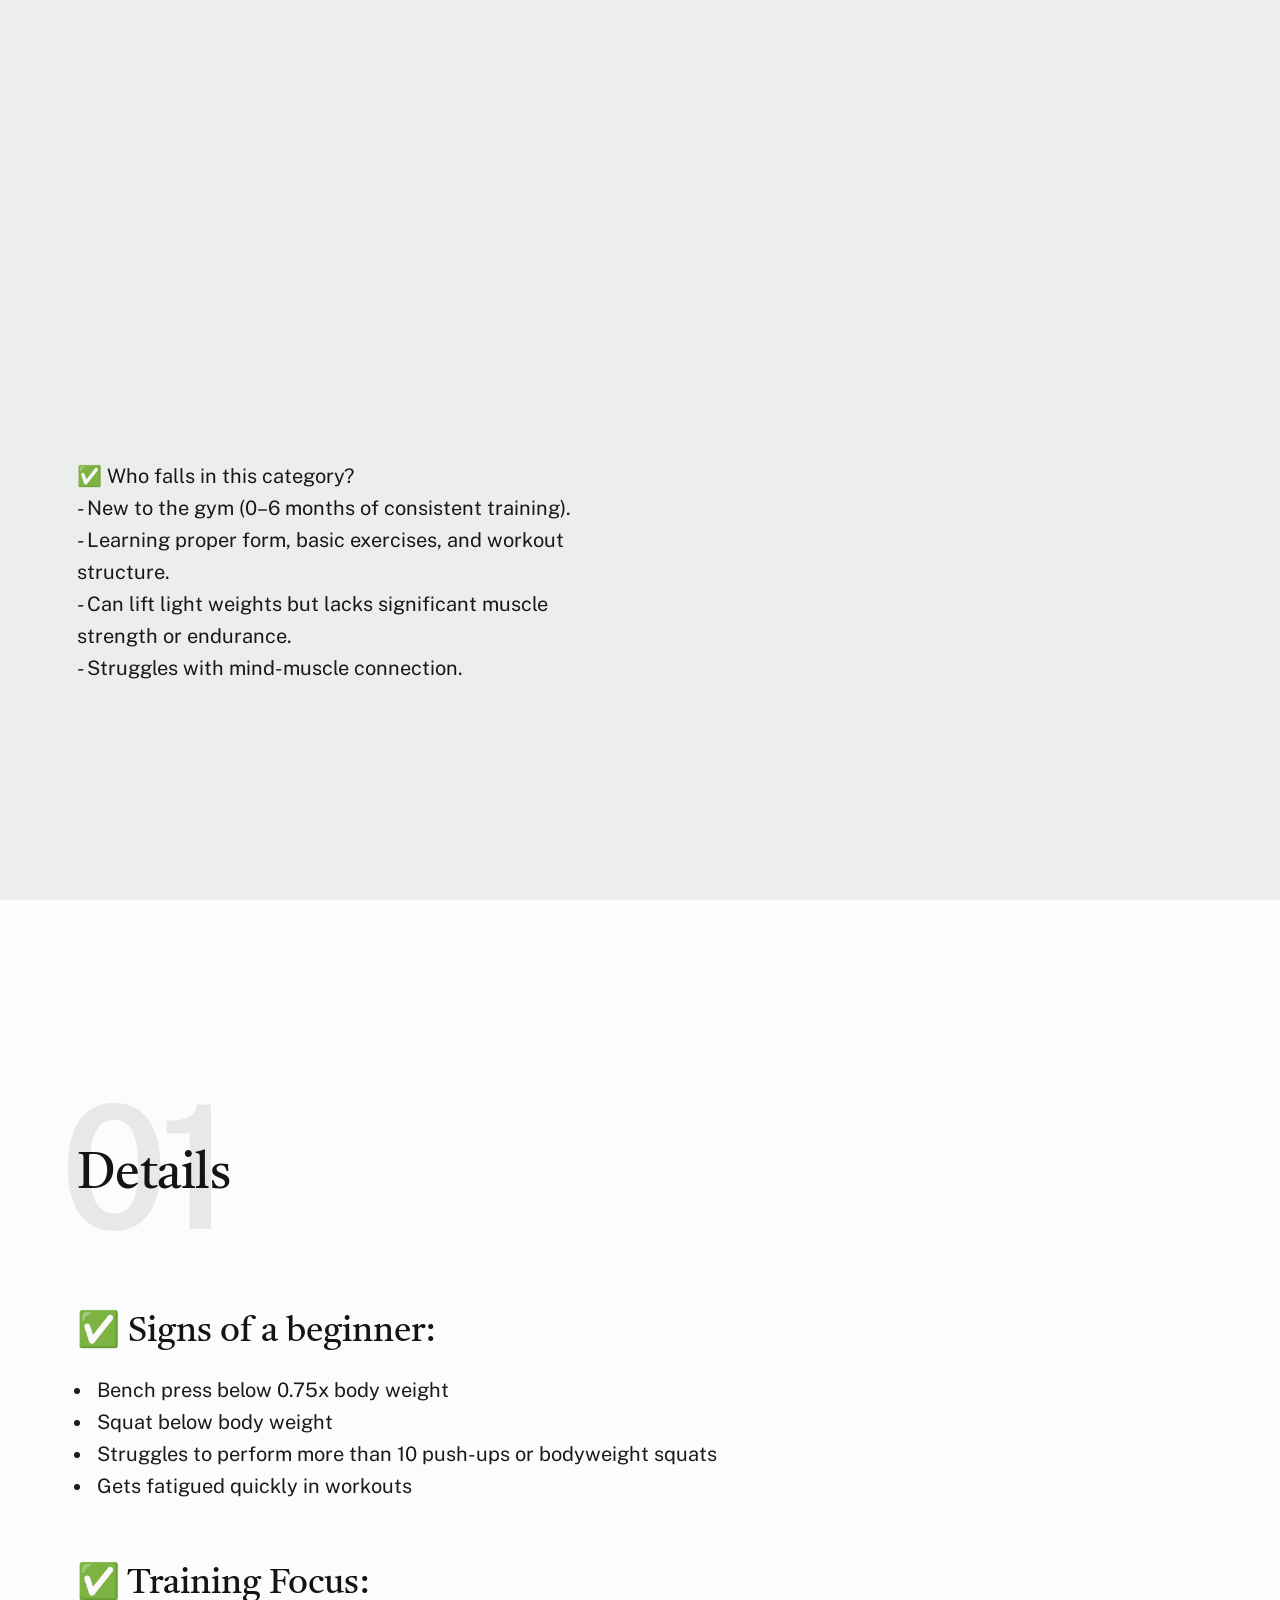
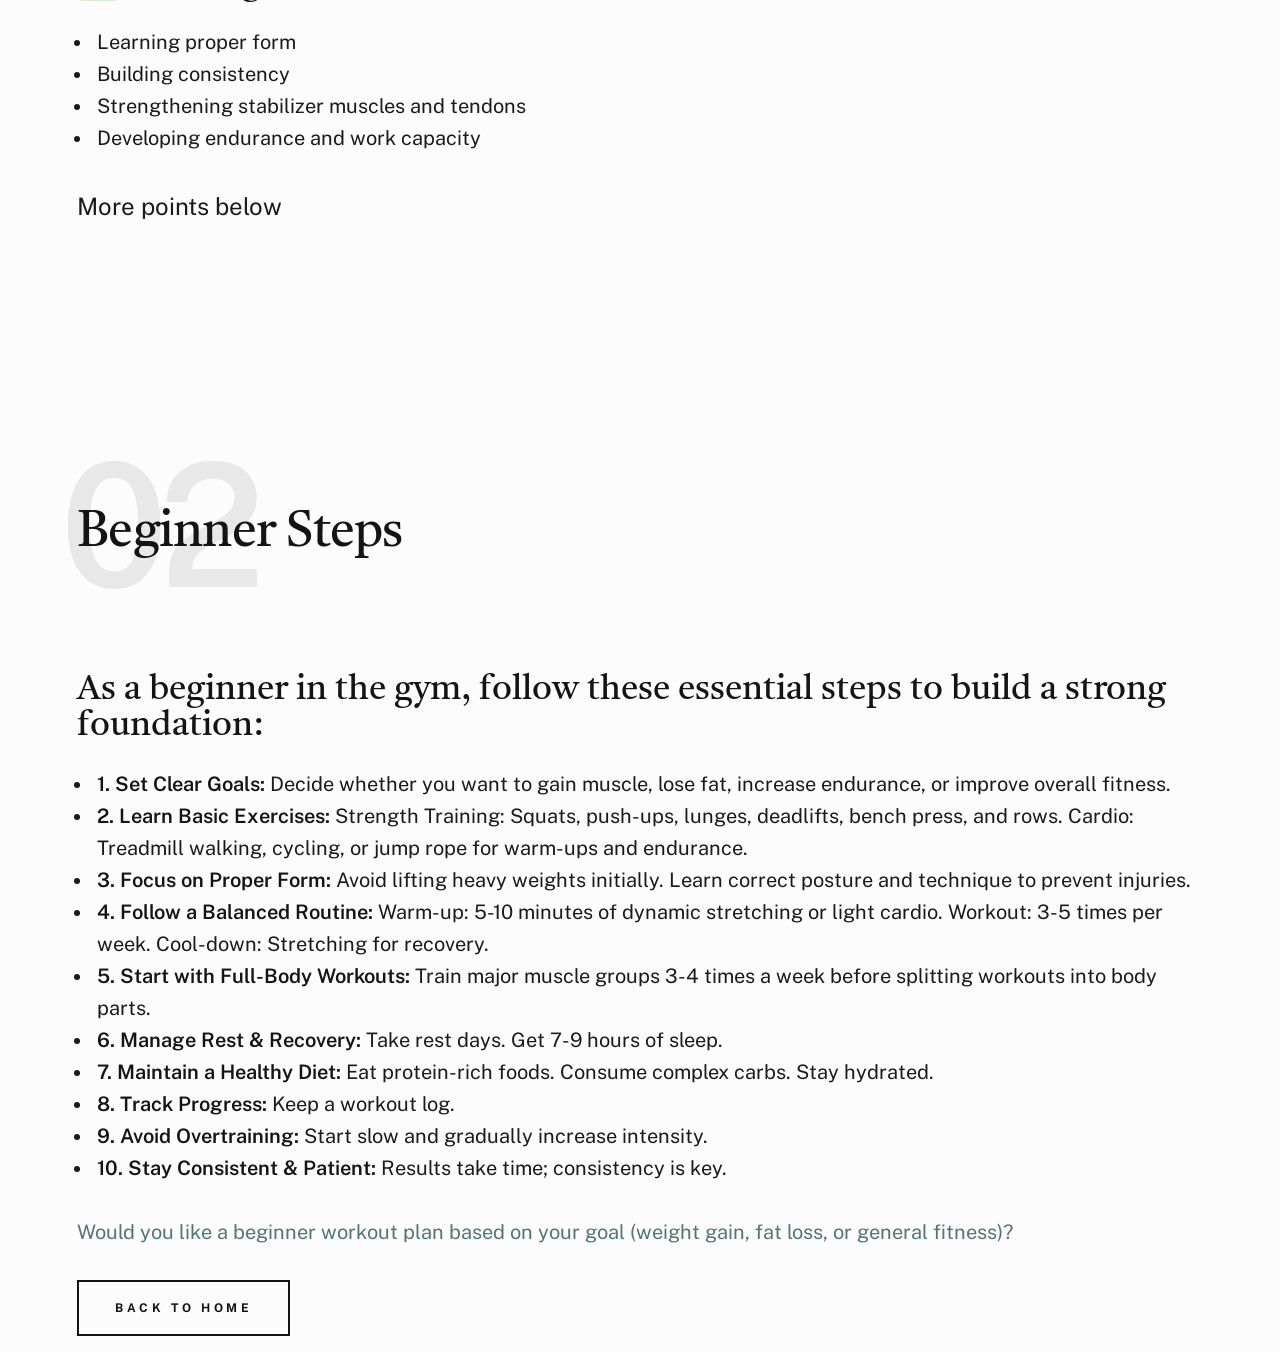
==== commit 407ec0b7: "Refactor HTML comments and update links" ====
--- a/Advanced.html
+++ b/Advanced.html
@@ -2,9 +2,7 @@
 <html lang="en" class="no-js">
 
 <head>
-
-    <!--- basic page needs
-    ================================================== -->
+    <!--- basic page needs ================================================== -->
     <meta charset="utf-8">
     <meta name="viewport" content="width=device-width, initial-scale=1">
     <title>LK Fitness</title>
@@ -14,26 +12,20 @@
         document.documentElement.classList.add('js');
     </script>
 
-    <!-- CSS
-    ================================================== -->
-    <link rel="stylesheet" href="/CSS/slide pages/styles.css">
-    <link rel="stylesheet" href="/CSS/slide pages/vendor.css">
+    <!-- CSS ================================================== -->
+    <link rel="stylesheet" href="CSS/slide-pages/styles.css">
+    <link rel="stylesheet" href="CSS/slide-pages/vendor.css">
 
-    <!-- favicons
-    ================================================== -->
+    <!-- favicons ================================================== -->
     <link rel="apple-touch-icon" sizes="180x180" href="apple-touch-icon.png">
     <link rel="icon" type="image/png" sizes="32x32" href="favicon-32x32.png">
     <link rel="icon" type="image/png" sizes="16x16" href="favicon-16x16.png">
     <link rel="manifest" href="site.webmanifest">
-
 </head>
-
 
 <body id="top">
 
-
-    <!-- preloader
-    ================================================== -->
+    <!-- preloader ================================================== -->
     <div id="preloader">
         <div id="loader" class="dots-fade">
             <div></div>
@@ -42,219 +34,130 @@
         </div>
     </div>
 
-
-    <!-- page wrap
-    ================================================== -->
+    <!-- page wrap ================================================== -->
     <div id="page" class="s-pagewrap">
 
-
-        <!-- # site header 
-        ================================================== -->
+        <!-- # site header ================================================== -->
         <header class="s-header">
             <div class="row s-header__inner">
-
-
-
                 <nav class="s-header__nav">
                     <ul class="s-header__menu-links">
-                        <li class="current"><a class="smoothscroll" href="../Mainpagefitness.html"> BACK TO HOME
-                                PAGE</a></li>
+                        <li class="current"><a class="smoothscroll" href="index.html">BACK TO HOME PAGE</a></li>
+                    </ul>
+                </nav>
+            </div>
+        </header>
 
-                    </ul> <!-- s-header__menu-links -->
-                </nav> <!-- end s-header__nav -->
-
-            </div> <!-- end s-header__inner -->
-        </header> <!-- end s-header -->
-
-
-        <!-- # intro
-        ================================================== -->
+        <!-- # intro ================================================== -->
         <section id="intro" class="s-intro target-section">
-
             <div class="row s-intro__content width-sixteen-col">
                 <div class="column lg-12 s-intro__content-inner grid-block grid-16">
-
                     <div class="s-intro__content-text">
 
                         <div class="s-intro__content-pretitle text-pretitle">Hello</div>
-                        <h1 class="s-intro__content-title">
-                            Beginner's, <br>
-                        </h1>
+                        <h1 class="s-intro__content-title">Beginner's</h1>
 
-                        <h8>
-                            ✅ Who falls in this category? <BR></BR>
-                            - New to the gym (0–6 months of consistent training).<BR></BR>
-                            - Learning proper form, basic exercises, and workout structure.<BR></BR>
-                            - Can lift light weights but lacks significant muscle strength or endurance.<BR></BR>
+                        <p>
+                            ✅ Who falls in this category?<br>
+                            - New to the gym (0–6 months of consistent training).<br>
+                            - Learning proper form, basic exercises, and workout structure.<br>
+                            - Can lift light weights but lacks significant muscle strength or endurance.<br>
                             - Struggles with mind-muscle connection.
-
-                        </h8>
-
-
-
-
-
+                        </p>
 
                         <div class="s-intro__content-btns">
                             <a class="smoothscroll btn" href="#about">More About</a>
-                            <a class="smoothscroll btn btn--stroke" href="../Mainpagefitness.html">Back To Home</a>
-                        </div> <!-- s-intro__content-btns -->
-
-                    </div> <!-- s-intro__content-text -->
-
-                </div> <!-- s-intro__content-inner -->
-            </div> <!-- s-intro__content -->
-
-
-
-
+                            <a class="smoothscroll btn btn--stroke" href="index.html">Back To Home</a>
+                        </div>
+                    </div>
+                </div>
+            </div>
 
             <div class="s-intro__content-media">
-                <img src="/images/beginner img.webp" srcset="images/beginner img.webp 1x, images/beginner img.webp 2x"
-                    alt="image folder">
-
-
-            </div> <!-- s-intro__content-media  images -->
-
-
+                <img src="images/beginner img.webp" alt="Beginner Image">
+            </div>
 
             <div class="s-intro__scroll-down">
                 <a href="#about" class="smoothscroll">
                     <div class="scroll-icon">
-                        <svg xmlns="http://www.w3.org/2000/svg" width="24" height="24" viewBox="0 0 24 24"
-                            style="fill: rgba(0, 0, 0, 1);transform: ;msFilter:;">
-                            <path
-                                d="M11.178 19.569a.998.998 0 0 0 1.644 0l9-13A.999.999 0 0 0 21 5H3a1.002 1.002 0 0 0-.822 1.569l9 13z">
-                            </path>
+                        <svg xmlns="http://www.w3.org/2000/svg" width="24" height="24" viewBox="0 0 24 24">
+                            <path d="M11.178 19.569a.998.998 0 0 0 1.644 0l9-13A.999.999 0 0 0 21 5H3a1.002 1.002 0 0 0-.822 1.569l9 13z"></path>
                         </svg>
                     </div>
                     <span class="scroll-text u-screen-reader-text">Scroll Down</span>
                 </a>
-            </div> <!-- s-intro__scroll-down -->
+            </div>
+        </section>
 
-        </section> <!-- end s-intro -->
-
-
-        <!-- # about
-        ================================================== -->
+        <!-- # about ================================================== -->
         <section id="about" class="s-about target-section">
-
             <div class="row s-about__content">
                 <div class="column xl-12">
 
                     <div class="section-header" data-num="01">
-                        <h2 class="text-display-title">Details.</h2>
-                    </div> <!-- end section-header -->
+                        <h2 class="text-display-title">Details</h2>
+                    </div>
+
+                    <h3>✅ Signs of a beginner:</h3>
+                    <ul>
+                        <li>Bench press below 0.75x body weight</li>
+                        <li>Squat below body weight</li>
+                        <li>Struggles to perform more than 10 push-ups or bodyweight squats</li>
+                        <li>Gets fatigued quickly in workouts</li>
+                    </ul>
+
+                    <h3>✅ Training Focus:</h3>
+                    <ul>
+                        <li>Learning proper form</li>
+                        <li>Building consistency</li>
+                        <li>Strengthening stabilizer muscles and tendons</li>
+                        <li>Developing endurance and work capacity</li>
+                    </ul>
 
                     <p class="attention-getter">
-                    <h3>✅ **Signs of a beginner:**</h3>
-                    - Bench press below 0.75x body weight.<BR></BR>
-                    - Squat below body weight.<BR></BR>
-                    - Struggles to perform more than 10 push-ups or bodyweight squats.<BR></BR>
-                    - Gets fatigued quickly in workouts.<BR></BR>
+                        More points below
+                    </p>
+                </div>
+            </div>
+        </section>
 
-                    <h3>✅ **Training Focus:**</h3>
-                    - Learning proper form.<BR></BR>
-                    - Building consistency.<BR></BR>
-                    - Strengthening stabilizer muscles and tendons.<BR></BR>
-                    - Developing endurance and work capacity.<BR></BR>
-                    </p>
-
-                    <p class="attention-getter">
-                        More Points are below
-                    </p>
-
-
-
-                </div> <!--end column -->
-            </div> <!--end s-about__content -->
-
-        </section> <!-- end s-about -->
-
-        <!-- # about
-        ================================================== -->
-        <section id="about" class="s-about target-section">
-
+        <!-- # about - beginner steps ================================================== -->
+        <section id="about-steps" class="s-about target-section">
             <div class="row s-about__content">
                 <div class="column xl-12">
 
                     <div class="section-header" data-num="02">
-                        <h2 class="text-display-title">Details.</h2>
-                    </div> <!-- end section-header -->
+                        <h2 class="text-display-title">Beginner Steps</h2>
+                    </div>
 
-                    <p class="attention-getter">
-                    <h2>As a beginner in the gym, follow these essential steps to build a strong foundation:</h3>
+                    <h3>As a beginner in the gym, follow these essential steps to build a strong foundation:</h3>
 
-                        <h3>1.Set Clear Goals</h3>
-                        - Decide whether you want to gain muscle, lose fat, increase endurance, or improve overall
-                        fitness. <BR> </BR>
+                    <ul>
+                        <li><strong>1. Set Clear Goals:</strong> Decide whether you want to gain muscle, lose fat, increase endurance, or improve overall fitness.</li>
+                        <li><strong>2. Learn Basic Exercises:</strong> Strength Training: Squats, push-ups, lunges, deadlifts, bench press, and rows. Cardio: Treadmill walking, cycling, or jump rope for warm-ups and endurance.</li>
+                        <li><strong>3. Focus on Proper Form:</strong> Avoid lifting heavy weights initially. Learn correct posture and technique to prevent injuries.</li>
+                        <li><strong>4. Follow a Balanced Routine:</strong> Warm-up: 5-10 minutes of dynamic stretching or light cardio. Workout: 3-5 times per week. Cool-down: Stretching for recovery.</li>
+                        <li><strong>5. Start with Full-Body Workouts:</strong> Train major muscle groups 3-4 times a week before splitting workouts into body parts.</li>
+                        <li><strong>6. Manage Rest & Recovery:</strong> Take rest days. Get 7-9 hours of sleep.</li>
+                        <li><strong>7. Maintain a Healthy Diet:</strong> Eat protein-rich foods. Consume complex carbs. Stay hydrated.</li>
+                        <li><strong>8. Track Progress:</strong> Keep a workout log.</li>
+                        <li><strong>9. Avoid Overtraining:</strong> Start slow and gradually increase intensity.</li>
+                        <li><strong>10. Stay Consistent & Patient:</strong> Results take time; consistency is key.</li>
+                    </ul>
 
-                        <h3>2.Learn Basic Exercises</h3>
-                        - Strength Training: Squats, push-ups, lunges, deadlifts, bench press, and rows. <BR> </BR>
-                        - Cardio: Treadmill walking, cycling, or jump rope for warm-ups and endurance. <BR> </BR>
-
-                        <h3>3.Focus on Proper Form</h3>
-                        - Avoid lifting heavy weights initially. Learn correct posture and technique to prevent
-                        injuries. <BR> </BR>
-
-                        <h3>4.Follow a Balanced Routine</h3>
-                        - Warm-up: 5-10 minutes of dynamic stretching or light cardio. <BR> </BR>
-                        - Workout: A mix of strength and cardio exercises (3-5 times per week). <BR> </BR>
-                        - Cool-down: Stretching to improve flexibility and recovery. <BR> </BR>
-
-                        <h3>5.Start with Full-Body Workouts</h3>
-                        - Train major muscle groups 3-4 times a week before splitting workouts into body parts. <BR>
-                        </BR>
-
-                        <h3>6.Manage Rest & Recovery</h3>
-                        - Take rest days to allow muscles to recover and grow. <BR> </BR>
-                        - Get 7-9 hours of sleep for optimal recovery. <BR> </BR>
-
-                        <h3>7.Maintain a Healthy Diet</h3>
-                        - Eat protein-rich foods (chicken, eggs, fish, lentils). <BR> </BR>
-                        - Consume complex carbs (rice, oats, whole grains) for energy. <BR> </BR>
-                        - Stay hydrated by drinking enough water. <BR> </BR>
-
-                        <h3>8.Track Progress</h3>
-                        - Keep a workout log to monitor improvements in strength and endurance. <BR> </BR>
-
-                        <h3>9.Avoid Overtraining</h3>
-                        - Start slow and gradually increase intensity over weeks. <BR> </BR>
-
-                        <h3>10.Stay Consistent & Patient</h3>
-                        - Results take time; consistency is key to progress. <BR> </BR>
-
-                        <p class="attention-getter">
-                        <h2 style="color: rgb(83, 117, 117);">Would you like a beginner workout plan based on your goal
-                            <br>
-                            (weight gain,fat loss,or general fitness)?
-                        </h2>
-                        <a class="smoothscroll btn btn--stroke" href="../Mainpagefitness.html">Back To Home</a> </p>
-
-
-
-                </div> <!-- grid-list-items -->
-
-            </div> <!--end column -->
-    </div> <!--end s-about__content -->
-
-    </section> <!-- end s-about -->
-
-
-
-
-
-
-
+                    <p style="color: rgb(83, 117, 117);">
+                        Would you like a beginner workout plan based on your goal (weight gain, fat loss, or general fitness)?
+                    </p>
+                    <a class="smoothscroll btn btn--stroke" href="index.html">Back To Home</a>
+                </div>
+            </div>
+        </section>
 
     </div> <!-- end page-wrap -->
 
-
-    <!-- Java Script
-    ================================================== -->
-    <script src="/js/main.js"></script>
-    <script src="/js/plugins.js"></script>
+    <!-- JavaScript ================================================== -->
+    <script src="js/main.js"></script>
+    <script src="js/plugins.js"></script>
 
 </body>
-
-</html>+</html>
--- a/CSS/slide-pages/styles.css
+++ b/CSS/slide-pages/styles.css
@@ -0,0 +1,4450 @@
+@charset "UTF-8";
+
+/* =================================================================== 
+ * Hudson Main Stylesheet
+ * Template Ver. 1.0.0
+ * 04-03-2023
+ * ------------------------------------------------------------------
+ *
+ * TOC:
+ * # SETTINGS
+ *      ## fonts 
+ *      ## colors
+ *      ## spacing and typescale
+ *      ## grid variables
+ * # CSS RESET
+ * # GRID
+ * # BASE SETUP
+ * # UTILITY CLASSES
+ * # TYPOGRAPHY 
+ *      ## base type styles
+ *      ## additional typography & helper classes
+ *      ## lists
+ *      ## media 
+ *      ## spacing
+ * # PRELOADER
+ *      ## page loaded
+ * # FORM 
+ *      ## style placeholder text
+ * # BUTTONS
+ * # TABLE
+ * # COMPONENTS
+ *      ## pagination
+ *      ## alert box 
+ *      ## skillbars
+ *      ## stats tabs
+ * # PROJECT-WIDE SHARED STYLES
+ *      ## section header
+ *      ## social list
+ *      ## swiper overrides
+ *      ## glightbox overrides
+ * # GRID-BASED LAYOUTS
+ *      ## grid block
+ *      ## list grid
+ * # PAGE WRAP
+ * # SITE HEADER
+ *      ## logo
+ *      ## main navigation
+ *      ## mobile menu toggle
+ * # INTRO
+ *      ## intro content
+ *      ## intro btn cv download
+ *      ## intro social
+ *      ## intro scroll down
+ *      ## intro transitions
+ * # ABOUT
+ *      ## about blocks
+ * # WORKS
+ *      ## folio entries 
+ *      ## testimonials
+ * # NUMBERS
+ * # FOOTER
+ *      ## copyright
+ *      ## go top
+ *
+ * ------------------------------------------------------------------ */
+
+
+/* ===================================================================
+ * # SETTINGS
+ *
+ *
+ * ------------------------------------------------------------------- */
+
+/* ------------------------------------------------------------------- 
+ * ## fonts 
+ * ------------------------------------------------------------------- */
+@import url("https://fonts.googleapis.com/css2?family=Castoro:ital@0;1&family=Public+Sans:ital,wght@0,300;0,400;0,500;0,600;0,700;1,300;1,400;1,500;1,600;1,700&display=swap");
+
+:root {
+    --font-1: "Public Sans", Sans-serif;
+    --font-2: "Castoro", Serif;
+
+    /* monospace
+   */
+    --font-mono: Consolas, "Andale Mono", Courier, "Courier New", monospace;
+}
+
+/* ------------------------------------------------------------------- 
+ * ## colors
+ * ------------------------------------------------------------------- */
+:root {
+
+    /* color-1(#C73E1D)
+   * color-2(#2F352B)
+   * color-3(#1A1A1A)
+   */
+    --color-1: hsla(12, 75%, 45%, 1);
+    --color-2: hsla(96, 10%, 19%, 1);
+    --color-3: hsla(0, 0%, 10%, 1);
+
+    /* theme color variations
+   */
+    --color-1-lightest: hsla(12, 75%, 75%, 1);
+    --color-1-lighter: hsla(12, 75%, 65%, 1);
+    --color-1-light: hsla(12, 75%, 55%, 1);
+    --color-1-dark: hsla(12, 75%, 35%, 1);
+    --color-1-darker: hsla(12, 75%, 25%, 1);
+    --color-1-darkest: hsla(12, 75%, 15%, 1);
+
+    --color-2-lightest: hsla(96, 10%, 49%, 1);
+    --color-2-lighter: hsla(96, 10%, 39%, 1);
+    --color-2-light: hsla(96, 10%, 29%, 1);
+    --color-2-dark: hsla(96, 10%, 10%, 1);
+    --color-2-darker: hsla(96, 10%, 1%, 1);
+
+    --color-3-light: hsla(0, 0%, 16%, 1);
+    --color-3-dark: hsla(0, 0%, 8%, 1);
+
+    /* feedback colors
+   * color-error(#ffd1d2), color-success(#c8e675), 
+   * color-info(#d7ecfb), color-notice(#fff099)
+   */
+    --color-error: hsla(359, 100%, 91%, 1);
+    --color-success: hsla(76, 69%, 68%, 1);
+    --color-info: hsla(205, 82%, 91%, 1);
+    --color-notice: hsla(51, 100%, 80%, 1);
+    --color-error-content: hsla(359, 50%, 50%, 1);
+    --color-success-content: hsla(76, 29%, 28%, 1);
+    --color-info-content: hsla(205, 32%, 31%, 1);
+    --color-notice-content: hsla(51, 30%, 30%, 1);
+
+    /* neutrals
+   * generated using 
+   * Tint & Shade Generator 
+   * (https://maketintsandshades.com/)
+   */
+    --color-black: #000000;
+    --color-gray-19: #181818;
+    --color-gray-18: #2f302f;
+    --color-gray-17: #474747;
+    --color-gray-16: #5e5f5e;
+    --color-gray-15: #767776;
+    --color-gray-14: #8e8f8e;
+    --color-gray-13: #a5a7a5;
+    --color-gray-12: #bdbebd;
+    --color-gray-11: #d4d6d4;
+    --color-gray-10: #eceeec;
+    --color-gray-9: #eef0ee;
+    --color-gray-8: #f0f1f0;
+    --color-gray-7: #f2f3f2;
+    --color-gray-6: #f4f5f4;
+    --color-gray-5: #f6f7f6;
+    --color-gray-4: #f7f8f7;
+    --color-gray-3: #f9faf9;
+    --color-gray-2: #fbfcfb;
+    --color-gray-1: #fbfcfb;
+    --color-white: #ffffff;
+
+    /* text
+   */
+    --color-text: var(--color-gray-19);
+    --color-text-dark: var(--color-3-dark);
+    --color-text-light: var(--color-gray-15);
+    --color-placeholder: var(--color-gray-13);
+
+    /* link
+   */
+    --color-link: var(--color-1);
+    --color-link-hover: var(--color-2-lighter);
+    --color-link-active: var(--color-2-lighter);
+
+    /* buttons
+   */
+    --color-btn: var(--color-gray-10);
+    --color-btn-text: var(--color-text);
+    --color-btn-hover: var(--color-gray-11);
+    --color-btn-hover-text: var(--color-text);
+    --color-btn-primary: var(--color-1);
+    --color-btn-primary-text: var(--color-white);
+    --color-btn-primary-hover: var(--color-1-light);
+    --color-btn-primary-hover-text: var(--color-white);
+    --color-btn-stroke: var(--color-text-dark);
+    --color-btn-stroke-text: var(--color-text-dark);
+    --color-btn-stroke-hover: var(--color-text-dark);
+    --color-btn-stroke-hover-text: var(--color-white);
+
+    /* preloader
+   */
+    --color-preloader-bg: var(--color-gray-10);
+    --color-loader: var(--color-3);
+    --color-loader-light: var(--color-gray-14);
+
+    /* others
+   */
+    --color-body-bg: var(--color-gray-1);
+    --color-border: rgba(0, 0, 0, .1);
+    --border-radius: 5px;
+}
+
+/* ------------------------------------------------------------------- 
+ * ## spacing and typescale
+ * ------------------------------------------------------------------- */
+:root {
+
+    /* spacing
+   * base font size: 20px 
+   * vertical space unit : 32px
+   */
+    --base-size: 62.5%;
+    --multiplier: 1;
+    --base-font-size: calc(2rem * var(--multiplier));
+    --space: calc(3.2rem * var(--multiplier));
+
+    /* vertical spacing 
+   */
+    --vspace-0_125: calc(0.125 * var(--space));
+    --vspace-0_25: calc(0.25 * var(--space));
+    --vspace-0_375: calc(0.375 * var(--space));
+    --vspace-0_5: calc(0.5 * var(--space));
+    --vspace-0_625: calc(0.625 * var(--space));
+    --vspace-0_75: calc(0.75 * var(--space));
+    --vspace-0_875: calc(0.875 * var(--space));
+    --vspace-1: calc(var(--space));
+    --vspace-1_25: calc(1.25 * var(--space));
+    --vspace-1_5: calc(1.5 * var(--space));
+    --vspace-1_75: calc(1.75 * var(--space));
+    --vspace-2: calc(2 * var(--space));
+    --vspace-2_5: calc(2.5 * var(--space));
+    --vspace-3: calc(3 * var(--space));
+    --vspace-3_5: calc(3.5 * var(--space));
+    --vspace-4: calc(4 * var(--space));
+    --vspace-4_5: calc(4.5 * var(--space));
+    --vspace-5: calc(5 * var(--space));
+    --vspace-5_5: calc(5.5 * var(--space));
+    --vspace-6: calc(6 * var(--space));
+    --vspace-6_5: calc(6.5 * var(--space));
+    --vspace-7: calc(7 * var(--space));
+    --vspace-7_5: calc(7.5 * var(--space));
+    --vspace-8: calc(8 * var(--space));
+    --vspace-8_5: calc(8.5 * var(--space));
+    --vspace-9: calc(9 * var(--space));
+    --vspace-9_5: calc(9.5 * var(--space));
+    --vspace-10: calc(10 * var(--space));
+
+    /* type scale
+   * ratio 1        :2 | base: 20px
+   * -------------------------------------------------------
+   *
+   * --text-huge-3    = (148.60px)
+   * --text-huge-2    = (123.83px)
+   * --text-huge-1    = (103.20px)
+   * --text-display-3 = (86.00px)
+   * --text-display-2 = (71.66px)
+   * --text-display-1 = (59.72px)
+   * --text-xxxl      = (49.77px)
+   * --text-xxl       = (41.47px)
+   * --text-xl        = (34.56px)
+   * --text-lg        = (28.80px)
+   * --text-md        = (24.00px)
+   * --text-size      = (20.00px) BASE
+   * --text-sm        = (16.67px)
+   * --text-xs        = (13.89px)
+   *
+   * ---------------------------------------------------------
+   */
+    --text-scale-ratio: 1.2;
+    --text-size: var(--base-font-size);
+    --text-xs: calc((var(--text-size) / var(--text-scale-ratio)) / var(--text-scale-ratio));
+    --text-sm: calc(var(--text-xs) * var(--text-scale-ratio));
+    --text-md: calc(var(--text-sm) * var(--text-scale-ratio) * var(--text-scale-ratio));
+    --text-lg: calc(var(--text-md) * var(--text-scale-ratio));
+    --text-xl: calc(var(--text-lg) * var(--text-scale-ratio));
+    --text-xxl: calc(var(--text-xl) * var(--text-scale-ratio));
+    --text-xxxl: calc(var(--text-xxl) * var(--text-scale-ratio));
+    --text-display-1: calc(var(--text-xxxl) * var(--text-scale-ratio));
+    --text-display-2: calc(var(--text-display-1) * var(--text-scale-ratio));
+    --text-display-3: calc(var(--text-display-2) * var(--text-scale-ratio));
+    --text-huge-1: calc(var(--text-display-3) * var(--text-scale-ratio));
+    --text-huge-2: calc(var(--text-huge-1) * var(--text-scale-ratio));
+    --text-huge-3: calc(var(--text-huge-2) * var(--text-scale-ratio));
+
+    /* default button height
+   */
+    --vspace-btn: var(--vspace-1_75);
+}
+
+/* on mobile devices below 600px, change the value of '--multiplier' 
+ * to adjust the values of base font size and vertical space unit.
+ */
+@media screen and (max-width: 600px) {
+    :root {
+        --multiplier: .9375;
+    }
+}
+
+/* ------------------------------------------------------------------- 
+ * ## grid variables
+ * ------------------------------------------------------------------- */
+:root {
+
+    /* widths for rows and containers
+   */
+    --width-sixteen-cols: 1760px;
+    --width-default: 1280px;
+    --width-wide: 1600px;
+    --width-wider: 1800px;
+    --width-narrow: 1200px;
+    --width-narrower: 1000px;
+    --width-narrowest: 800px;
+    --width-full: 100%;
+    --width-grid-max: var(--width-default);
+
+    /* gutter
+   */
+    --gutter: 2.6rem;
+}
+
+/* on large screen devices
+ */
+@media screen and (max-width: 1000px) {
+    :root {
+        --gutter: 2.2rem;
+    }
+}
+
+/* on small devices
+ */
+@media screen and (max-width: 600px) {
+    :root {
+        --gutter: 1rem;
+    }
+}
+
+
+/* ====================================================================
+ * # CSS RESET
+ *
+ *
+ * --------------------------------------------------------------------
+ * http://meyerweb.com/eric/tools/css/reset/ 
+ * v2.0 | 20110126
+ * License: none (public domain)
+ * -------------------------------------------------------------------- */
+html,
+body,
+div,
+span,
+applet,
+object,
+iframe,
+h1,
+h2,
+h3,
+h4,
+h5,
+h6,
+p,
+blockquote,
+pre,
+a,
+abbr,
+acronym,
+address,
+big,
+cite,
+code,
+del,
+dfn,
+em,
+img,
+ins,
+kbd,
+q,
+s,
+samp,
+small,
+strike,
+strong,
+sub,
+sup,
+tt,
+var,
+b,
+u,
+i,
+center,
+dl,
+dt,
+dd,
+ol,
+ul,
+li,
+fieldset,
+form,
+label,
+legend,
+table,
+caption,
+tbody,
+tfoot,
+thead,
+tr,
+th,
+td,
+article,
+aside,
+canvas,
+details,
+embed,
+figure,
+figcaption,
+footer,
+header,
+hgroup,
+menu,
+nav,
+output,
+ruby,
+section,
+summary,
+time,
+mark,
+audio,
+video {
+    margin: 0;
+    padding: 0;
+    border: 0;
+    font-size: 100%;
+    font: inherit;
+    vertical-align: baseline;
+}
+
+/* HTML5 display-role reset for older browsers */
+article,
+aside,
+details,
+figcaption,
+figure,
+footer,
+header,
+hgroup,
+menu,
+nav,
+section {
+    display: block;
+}
+
+body {
+    line-height: 1;
+}
+
+ol,
+ul {
+    list-style: none;
+}
+
+blockquote,
+q {
+    quotes: none;
+}
+
+blockquote:before,
+blockquote:after,
+q:before,
+q:after {
+    content: "";
+    content: none;
+}
+
+table {
+    border-collapse: collapse;
+    border-spacing: 0;
+}
+
+
+/* ===================================================================
+ * # GRID v5.0.0
+ *
+ *
+ * -------------------------------------------------------------------
+ * - Grid system based on the flex display property.
+ *
+ * - Grid breakpoints are based on MAXIMUM WIDTH media queries, 
+ *   meaning they apply to that one breakpoint and ALL THOSE BELOW IT.
+ *
+ * - Grid columns without a specified width will automatically layout 
+ *   as equal width columns.
+ *
+ * - On viewports 400px and below, all grid columns will stacked 
+ *   vertically
+ *
+ * ------------------------------------------------------------------- */
+
+/* row 
+ */
+.row {
+    display: flex;
+    flex-flow: row wrap;
+    width: min(92%, var(--width-grid-max));
+    margin: 0 auto;
+}
+
+.row .row {
+    width: auto;
+    margin-left: calc(var(--gutter) * -1);
+    margin-right: calc(var(--gutter) * -1);
+}
+
+/* column
+ */
+.column {
+    flex: 1;
+    padding: 0 var(--gutter);
+}
+
+.collapse>.column,
+.column.collapse {
+    padding: 0;
+}
+
+/* row utility classes
+ */
+.row.row-wrap {
+    flex-wrap: wrap;
+}
+
+.row.row-nowrap {
+    flex-wrap: nowrap;
+}
+
+.row.row-y-top {
+    align-items: flex-start;
+}
+
+.row.row-y-bottom {
+    align-items: flex-end;
+}
+
+.row.row-y-center {
+    align-items: center;
+}
+
+.row.row-stretch {
+    align-items: stretch;
+}
+
+.row.row-baseline {
+    align-items: baseline;
+}
+
+.row.row-x-left {
+    justify-content: flex-start;
+}
+
+.row.row-x-right {
+    justify-content: flex-end;
+}
+
+.row.row-x-center {
+    justify-content: center;
+}
+
+.row.row-center {
+    align-items: center;
+    justify-content: center;
+}
+
+/* ------------------------- -------------------------------------------
+ * ## extra large devices (1201px and above)
+ * -------------------------------------------------------------------- */
+.xl-1 {
+    flex: none;
+    width: 8.3333333333%;
+}
+
+.xl-2 {
+    flex: none;
+    width: 16.6666666667%;
+}
+
+.xl-3 {
+    flex: none;
+    width: 25%;
+}
+
+.xl-4 {
+    flex: none;
+    width: 33.3333333333%;
+}
+
+.xl-5 {
+    flex: none;
+    width: 41.6666666667%;
+}
+
+.xl-6 {
+    flex: none;
+    width: 50%;
+}
+
+.xl-7 {
+    flex: none;
+    width: 58.3333333333%;
+}
+
+.xl-8 {
+    flex: none;
+    width: 66.6666666667%;
+}
+
+.xl-9 {
+    flex: none;
+    width: 75%;
+}
+
+.xl-10 {
+    flex: none;
+    width: 83.3333333333%;
+}
+
+.xl-11 {
+    flex: none;
+    width: 91.6666666667%;
+}
+
+.xl-12 {
+    flex: none;
+    width: 100%;
+}
+
+/* --------------------------------------------------------------------
+ * ## large devices (1001px to 1200px)
+ * -------------------------------------------------------------------- */
+@media screen and (max-width: 1200px) {
+    .lg-1 {
+        flex: none;
+        width: 8.3333333333%;
+    }
+
+    .lg-2 {
+        flex: none;
+        width: 16.6666666667%;
+    }
+
+    .lg-3 {
+        flex: none;
+        width: 25%;
+    }
+
+    .lg-4 {
+        flex: none;
+        width: 33.3333333333%;
+    }
+
+    .lg-5 {
+        flex: none;
+        width: 41.6666666667%;
+    }
+
+    .lg-6 {
+        flex: none;
+        width: 50%;
+    }
+
+    .lg-7 {
+        flex: none;
+        width: 58.3333333333%;
+    }
+
+    .lg-8 {
+        flex: none;
+        width: 66.6666666667%;
+    }
+
+    .lg-9 {
+        flex: none;
+        width: 75%;
+    }
+
+    .lg-10 {
+        flex: none;
+        width: 83.3333333333%;
+    }
+
+    .lg-11 {
+        flex: none;
+        width: 91.6666666667%;
+    }
+
+    .lg-12 {
+        flex: none;
+        width: 100%;
+    }
+}
+
+/* --------------------------------------------------------------------
+ * ## medium devices (801px to 1000px)
+ * -------------------------------------------------------------------- */
+@media screen and (max-width: 1000px) {
+    .md-1 {
+        flex: none;
+        width: 8.3333333333%;
+    }
+
+    .md-2 {
+        flex: none;
+        width: 16.6666666667%;
+    }
+
+    .md-3 {
+        flex: none;
+        width: 25%;
+    }
+
+    .md-4 {
+        flex: none;
+        width: 33.3333333333%;
+    }
+
+    .md-5 {
+        flex: none;
+        width: 41.6666666667%;
+    }
+
+    .md-6 {
+        flex: none;
+        width: 50%;
+    }
+
+    .md-7 {
+        flex: none;
+        width: 58.3333333333%;
+    }
+
+    .md-8 {
+        flex: none;
+        width: 66.6666666667%;
+    }
+
+    .md-9 {
+        flex: none;
+        width: 75%;
+    }
+
+    .md-10 {
+        flex: none;
+        width: 83.3333333333%;
+    }
+
+    .md-11 {
+        flex: none;
+        width: 91.6666666667%;
+    }
+
+    .md-12 {
+        flex: none;
+        width: 100%;
+    }
+}
+
+/* --------------------------------------------------------------------
+ * ## tablet devices (601px to 800px)  
+ * -------------------------------------------------------------------- */
+@media screen and (max-width: 800px) {
+    .tab-1 {
+        flex: none;
+        width: 8.3333333333%;
+    }
+
+    .tab-2 {
+        flex: none;
+        width: 16.6666666667%;
+    }
+
+    .tab-3 {
+        flex: none;
+        width: 25%;
+    }
+
+    .tab-4 {
+        flex: none;
+        width: 33.3333333333%;
+    }
+
+    .tab-5 {
+        flex: none;
+        width: 41.6666666667%;
+    }
+
+    .tab-6 {
+        flex: none;
+        width: 50%;
+    }
+
+    .tab-7 {
+        flex: none;
+        width: 58.3333333333%;
+    }
+
+    .tab-8 {
+        flex: none;
+        width: 66.6666666667%;
+    }
+
+    .tab-9 {
+        flex: none;
+        width: 75%;
+    }
+
+    .tab-10 {
+        flex: none;
+        width: 83.3333333333%;
+    }
+
+    .tab-11 {
+        flex: none;
+        width: 91.6666666667%;
+    }
+
+    .tab-12 {
+        flex: none;
+        width: 100%;
+    }
+}
+
+/* --------------------------------------------------------------------
+ * ## mobile devices (401px to 600px)  
+ * -------------------------------------------------------------------- */
+@media screen and (max-width: 600px) {
+    .row {
+        width: 100%;
+        padding-left: 6vw;
+        padding-right: 6vw;
+    }
+
+    .row .row {
+        padding-left: 0;
+        padding-right: 0;
+    }
+
+    .mob-1 {
+        flex: none;
+        width: 8.3333333333%;
+    }
+
+    .mob-2 {
+        flex: none;
+        width: 16.6666666667%;
+    }
+
+    .mob-3 {
+        flex: none;
+        width: 25%;
+    }
+
+    .mob-4 {
+        flex: none;
+        width: 33.3333333333%;
+    }
+
+    .mob-5 {
+        flex: none;
+        width: 41.6666666667%;
+    }
+
+    .mob-6 {
+        flex: none;
+        width: 50%;
+    }
+
+    .mob-7 {
+        flex: none;
+        width: 58.3333333333%;
+    }
+
+    .mob-8 {
+        flex: none;
+        width: 66.6666666667%;
+    }
+
+    .mob-9 {
+        flex: none;
+        width: 75%;
+    }
+
+    .mob-10 {
+        flex: none;
+        width: 83.3333333333%;
+    }
+
+    .mob-11 {
+        flex: none;
+        width: 91.6666666667%;
+    }
+
+    .mob-12 {
+        flex: none;
+        width: 100%;
+    }
+}
+
+/* --------------------------------------------------------------------
+ * ## small mobile devices (up to 400px)
+ * -------------------------------------------------------------------- */
+
+/* stack columns vertically
+ */
+@media screen and (max-width: 400px) {
+    .row .row {
+        margin-left: 0;
+        margin-right: 0;
+    }
+
+    .column {
+        flex: none;
+        width: 100%;
+        margin-left: 0;
+        margin-right: 0;
+        padding: 0;
+    }
+}
+
+/* --------------------------------------------------------------------
+ * ## additional column stackpoints 
+ * -------------------------------------------------------------------- */
+@media screen and (max-width: 900px) {
+    .stack-on-900 {
+        flex: none;
+        width: 100%;
+        margin-left: 0;
+        margin-right: 0;
+    }
+}
+
+@media screen and (max-width: 700px) {
+    .stack-on-700 {
+        flex: none;
+        width: 100%;
+        margin-left: 0;
+        margin-right: 0;
+    }
+}
+
+@media screen and (max-width: 550px) {
+    .stack-on-550 {
+        flex: none;
+        width: 100%;
+        margin-left: 0;
+        margin-right: 0;
+    }
+}
+
+
+/* ===================================================================
+ * # BASE SETUP
+ *
+ *
+ * ------------------------------------------------------------------- */
+html {
+    font-size: var(--base-size);
+    box-sizing: border-box;
+}
+
+*,
+*::before,
+*::after {
+    box-sizing: inherit;
+}
+
+body {
+    background-color: var(--color-body-bg);
+    -webkit-overflow-scrolling: touch;
+    -webkit-text-size-adjust: 100%;
+    -webkit-font-smoothing: antialiased;
+    -moz-osx-font-smoothing: grayscale;
+}
+
+p {
+    font-size: inherit;
+    text-rendering: optimizeLegibility;
+}
+
+a {
+    text-decoration: none;
+}
+
+svg,
+img,
+video {
+    max-width: 100%;
+    height: auto;
+}
+
+pre {
+    overflow: auto;
+}
+
+/* Remove margins and paddings for common elements 
+ */
+div,
+dl,
+dt,
+dd,
+ul,
+ol,
+li,
+h1,
+h2,
+h3,
+h4,
+h5,
+h6,
+pre,
+form,
+p,
+blockquote,
+th,
+td {
+    margin: 0;
+    padding: 0;
+}
+
+/* Remove default styles for input elements 
+ */
+input[type=email],
+input[type=number],
+input[type=search],
+input[type=text],
+input[type=tel],
+input[type=url],
+input[type=password],
+textarea {
+    -webkit-appearance: none;
+    -moz-appearance: none;
+    appearance: none;
+}
+
+
+/* ===================================================================
+ * # UTILITY CLASSES
+ *
+ *
+ * ------------------------------------------------------------------- */
+
+/* flex item alignment classes
+ */
+.u-flexitem-center {
+    margin: auto;
+    align-self: center;
+}
+
+.u-flexitem-left {
+    margin-right: auto;
+    align-self: center;
+}
+
+.u-flexitem-right {
+    margin-left: auto;
+    align-self: center;
+}
+
+.u-flexitem-x-center {
+    margin-right: auto;
+    margin-left: auto;
+}
+
+.u-flexitem-x-left {
+    margin-right: auto;
+}
+
+.u-flexitem-x-right {
+    margin-left: auto;
+}
+
+.u-flexitem-y-center {
+    align-self: center;
+}
+
+.u-flexitem-y-top {
+    align-self: flex-start;
+}
+
+.u-flexitem-y-bottom {
+    align-self: flex-end;
+}
+
+/* misc helper classes
+ */
+.u-screen-reader-text {
+    clip: rect(1px, 1px, 1px, 1px);
+    -webkit-clip-path: inset(50%);
+    clip-path: inset(50%);
+    height: 1px;
+    width: 1px;
+    margin: -1px;
+    overflow: hidden;
+    padding: 0;
+    border: 0;
+    position: absolute;
+    word-wrap: normal !important;
+}
+
+.u-clearfix:after {
+    content: "";
+    display: table;
+    clear: both;
+}
+
+.u-flex-center {
+    align-items: center;
+    justify-content: center;
+}
+
+.u-hidden {
+    display: none;
+}
+
+.u-invisible {
+    visibility: hidden;
+}
+
+.u-antialiased {
+    -webkit-font-smoothing: antialiased;
+    -moz-osx-font-smoothing: grayscale;
+}
+
+.u-overflow-hidden {
+    overflow: hidden;
+}
+
+.u-remove-top {
+    margin-top: 0;
+}
+
+.u-remove-bottom {
+    margin-bottom: 0;
+}
+
+.u-add-half-bottom {
+    margin-bottom: var(--vspace-0_5);
+}
+
+.u-add-bottom {
+    margin-bottom: var(--vspace-1);
+}
+
+.u-no-border {
+    border: none;
+}
+
+.u-fullwidth {
+    width: 100%;
+}
+
+.u-pull-left {
+    float: left;
+}
+
+.u-pull-right {
+    float: right;
+}
+
+
+/* ===================================================================
+ * # TYPOGRAPHY 
+ *
+ *
+ * ------------------------------------------------------------------- 
+ * type scale - ratio 1:2 | base: 20px
+ * -------------------------------------------------------------------
+ *
+ * --text-huge-3    = (148.60px)
+ * --text-huge-2    = (123.83px)
+ * --text-huge-1    = (103.20px)
+ * --text-display-3 = (86.00px)
+ * --text-display-2 = (71.66px)
+ * --text-display-1 = (59.72px)
+ * --text-xxxl      = (49.77px)
+ * --text-xxl       = (41.47px)
+ * --text-xl        = (34.56px)
+ * --text-lg        = (28.80px)
+ * --text-md        = (24.00px)
+ * --text-size      = (20.00px) BASE
+ * --text-sm        = (16.67px)
+ * --text-xs        = (13.89px)
+ *
+ * -------------------------------------------------------------------- */
+
+/* --------------------------------------------------------------------
+ * ## base type styles
+ * -------------------------------------------------------------------- */
+body {
+    font-family: var(--font-1);
+    font-size: var(--base-font-size);
+    font-weight: 400;
+    line-height: var(--vspace-1);
+    color: var(--color-text);
+}
+
+/* links
+ */
+a {
+    color: var(--color-link);
+    transition: all 0.3s ease-in-out;
+}
+
+a:focus,
+a:hover,
+a:active {
+    color: var(--color-link-hover);
+}
+
+a:hover,
+a:active {
+    outline: 0;
+}
+
+/* headings
+ */
+h1,
+h2,
+h3,
+h4,
+h5,
+h6,
+.h1,
+.h2,
+.h3,
+.h4,
+.h5,
+.h6 {
+    font-family: var(--font-2);
+    font-weight: 400;
+    color: var(--color-text-dark);
+    font-variant-ligatures: common-ligatures;
+    text-rendering: optimizeLegibility;
+}
+
+h1,
+.h1 {
+    margin-top: var(--vspace-2_5);
+    margin-bottom: var(--vspace-0_75);
+}
+
+h2,
+.h2,
+h3,
+.h3,
+h4,
+.h4 {
+    margin-top: var(--vspace-2);
+    margin-bottom: var(--vspace-0_75);
+}
+
+h5,
+.h5,
+h6,
+.h6 {
+    margin-top: var(--vspace-1_75);
+    margin-bottom: var(--vspace-0_5);
+}
+
+h1,
+.h1 {
+    font-size: var(--text-display-2);
+    line-height: calc(2.25 * var(--space));
+    letter-spacing: -0.02em;
+}
+
+@media screen and (max-width: 500px) {
+
+    h1,
+    .h1 {
+        font-size: var(--text-xxxl);
+        line-height: calc(1.625 * var(--space));
+    }
+}
+
+h2,
+.h2 {
+    font-size: var(--text-xxl);
+    line-height: calc(1.375 * var(--space));
+    letter-spacing: -0.02em;
+}
+
+h3,
+.h3 {
+    font-size: var(--text-xl);
+    line-height: calc(1.125 * var(--space));
+}
+
+h4,
+.h4 {
+    font-size: var(--text-lg);
+    line-height: var(--vspace-1);
+}
+
+h5,
+.h5 {
+    font-size: var(--text-md);
+    line-height: var(--vspace-0_875);
+}
+
+h6,
+.h6 {
+    font-family: var(--font-1);
+    font-weight: 600;
+    font-size: var(--text-sm);
+    line-height: var(--vspace-0_75);
+    text-transform: uppercase;
+    letter-spacing: 0.25rem;
+}
+
+/* emphasis, italic,
+ * strong, bold and small text
+ */
+em,
+i,
+strong,
+b {
+    font-size: inherit;
+    line-height: inherit;
+}
+
+em,
+i {
+    font-style: italic;
+}
+
+strong,
+b {
+    font-weight: 600;
+    color: var(--color-text-dark);
+}
+
+small {
+    font-size: 80%;
+    font-weight: 400;
+    line-height: var(--vspace-0_5);
+}
+
+/* blockquotes
+ */
+blockquote {
+    margin: 0 0 var(--vspace-1) 0;
+    padding: var(--vspace-1) var(--vspace-1_5);
+    border-left: 2px solid var(--color-text-dark);
+    position: relative;
+}
+
+blockquote p {
+    font-family: var(--font-1);
+    font-weight: 400;
+    font-size: var(--text-lg);
+    font-style: normal;
+    line-height: var(--vspace-1_25);
+    color: var(--color-text-dark);
+    padding: 0;
+}
+
+blockquote cite {
+    display: block;
+    font-family: var(--font-1);
+    font-weight: 400;
+    font-size: var(--text-sm);
+    line-height: var(--vspace-0_75);
+    font-style: normal;
+}
+
+blockquote cite:before {
+    content: "— ";
+}
+
+blockquote cite,
+blockquote cite a,
+blockquote cite a:visited {
+    color: var(--color-text-light);
+    border: none;
+}
+
+@media screen and (max-width: 500px) {
+    blockquote {
+        padding: var(--vspace-0_75) var(--vspace-0_75);
+    }
+
+    blockquote p {
+        font-size: var(--text-md);
+        line-height: var(--vspace-1);
+    }
+}
+
+/* figures
+ */
+figure img,
+p img {
+    margin: 0;
+    vertical-align: bottom;
+}
+
+figure {
+    display: block;
+    margin-left: 0;
+    margin-right: 0;
+}
+
+figure img+figcaption {
+    margin-top: var(--vspace-1);
+}
+
+figcaption {
+    /* font-style: italic; */
+    font-size: var(--text-sm);
+    text-align: center;
+    margin-bottom: 0;
+}
+
+/* preformatted, code
+ */
+var,
+kbd,
+samp,
+code,
+pre {
+    font-family: var(--font-mono);
+}
+
+pre {
+    padding: var(--vspace-0_75) var(--vspace-1) var(--vspace-1);
+    background: var(--color-gray-5);
+    overflow-x: auto;
+}
+
+code {
+    font-size: var(--text-sm);
+    line-height: 1.6rem;
+    margin: 0 0.2rem;
+    padding: calc((var(--vspace-1) - 1.6rem) / 2 - 0.1rem) 0.7rem;
+    white-space: nowrap;
+    background: var(--color-gray-5);
+    border: 1px solid var(--color-gray-10);
+    color: var(--color-text);
+    border-radius: 3px;
+}
+
+pre>code {
+    display: block;
+    white-space: pre;
+    line-height: var(--vspace-1);
+    padding: 0;
+    margin: 0;
+    border: none;
+}
+
+/* deleted text, abbreviation,
+ * & mark text
+ */
+del {
+    text-decoration: line-through;
+}
+
+abbr {
+    font-family: var(--font-1);
+    font-weight: 600;
+    font-variant: small-caps;
+    text-transform: lowercase;
+    letter-spacing: 0.1em;
+    color: var(--color-text-dark);
+}
+
+abbr[title],
+dfn[title] {
+    border-bottom: 1px dotted;
+    cursor: help;
+    text-decoration: none;
+}
+
+mark {
+    background: var(--color-1-lightest);
+    color: var(--color-text);
+}
+
+/* horizontal rule
+ */
+hr {
+    border: solid var(--color-border);
+    border-width: 0.1rem 0 0;
+    clear: both;
+    margin: var(--vspace-2) 0 calc(var(--vspace-2) - 1px);
+    height: 0;
+}
+
+hr.fancy {
+    border: none;
+    margin: var(--vspace-2) 0;
+    height: var(--vspace-1);
+    text-align: center;
+}
+
+hr.fancy::before {
+    content: "*****";
+    letter-spacing: 0.3em;
+}
+
+/* --------------------------------------------------------------------
+ * ## additional typography & helper classes
+ * -------------------------------------------------------------------- */
+.lead,
+.attention-getter {
+    font-family: var(--font-1);
+    font-size: var(--text-md);
+    line-height: var(--vspace-1_25);
+}
+
+@media screen and (max-width: 800px) {
+
+    .lead,
+    .attention-getter {
+        font-size: calc(var(--text-size) * 1.1);
+        line-height: calc(1.125 * var(--space));
+    }
+}
+
+@media screen and (max-width: 400px) {
+
+    .lead,
+    .attention-getter {
+        font-size: var(--text-size);
+        line-height: var(--vspace-1);
+    }
+}
+
+.pull-quote {
+    position: relative;
+    padding: 0;
+    margin-top: 0;
+    text-align: center;
+}
+
+.pull-quote blockquote {
+    border: none;
+    margin: 0 auto;
+    max-width: 62rem;
+    padding-top: var(--vspace-2_5);
+    position: relative;
+}
+
+.pull-quote blockquote p {
+    font-weight: 400;
+    color: var(--color-text-dark);
+}
+
+.pull-quote blockquote:before {
+    content: "";
+    display: block;
+    height: var(--vspace-1);
+    width: var(--vspace-1);
+    background-repeat: no-repeat;
+    background: center center;
+    background-size: contain;
+    background-image: url(../images/icons/icon-quote.svg);
+    transform: translate(-50%, 0, 0);
+    position: absolute;
+    top: var(--vspace-1);
+    left: 50%;
+}
+
+.drop-cap:first-letter {
+    float: left;
+    font-family: var(--font-1);
+    font-weight: 700;
+    font-size: calc(3 * var(--space));
+    line-height: 1;
+    padding: 0 0.125em 0 0;
+    text-transform: uppercase;
+    background: transparent;
+    color: var(--color-text-dark);
+}
+
+.text-center {
+    text-align: center;
+}
+
+.text-left {
+    text-align: left;
+}
+
+.text-right {
+    text-align: right;
+}
+
+/* --------------------------------------------------------------------
+ * ## lists
+ * -------------------------------------------------------------------- */
+ol {
+    list-style: decimal;
+}
+
+ul {
+    list-style: disc;
+}
+
+li {
+    display: list-item;
+}
+
+ol,
+ul {
+    margin-left: 1.6rem;
+}
+
+ul li {
+    padding-left: 0.4rem;
+}
+
+ul ul,
+ul ol,
+ol ol,
+ol ul {
+    margin: 1.6rem 0 1.6rem 1.6rem;
+}
+
+ul.disc li {
+    display: list-item;
+    list-style: none;
+    padding: 0 0 0 0.8rem;
+    position: relative;
+}
+
+ul.disc li::before {
+    content: "";
+    display: inline-block;
+    width: 6px;
+    height: 6px;
+    border-radius: 50%;
+    background: var(--color-1);
+    position: absolute;
+    left: -0.8em;
+    top: calc(50% - 4px);
+    vertical-align: middle;
+}
+
+dt {
+    margin: 0;
+    color: var(--color-1);
+}
+
+dt strong {
+    color: var(--color-1);
+}
+
+dd {
+    margin: 0 0 0 2rem;
+}
+
+/* definition list line style 
+ */
+.lining dt,
+.lining dd {
+    display: inline;
+    margin: 0;
+}
+
+.lining dt+dt:before,
+.lining dd+dt:before {
+    content: "\a";
+    white-space: pre;
+}
+
+.lining dd+dd:before {
+    content: ", ";
+}
+
+.lining dd+dd:before {
+    content: ", ";
+}
+
+.lining dd:before {
+    content: ": ";
+    margin-left: -0.2em;
+}
+
+/* definition list dictionary style 
+ */
+.dictionary-style dt {
+    display: inline;
+    counter-reset: definitions;
+}
+
+.dictionary-style dt+dt:before {
+    content: ", ";
+    margin-left: -0.2em;
+}
+
+.dictionary-style dd {
+    display: block;
+    counter-increment: definitions;
+}
+
+.dictionary-style dd:before {
+    content: counter(definitions, decimal) ". ";
+}
+
+/* ------------------------------------------------------------------- 
+ * ## media 
+ * ------------------------------------------------------------------- */
+
+/* floated image
+ */
+img.u-pull-right {
+    margin: var(--vspace-0_5) 0 var(--vspace-0_5) var(--vspace-0_875);
+}
+
+img.u-pull-left {
+    margin: var(--vspace-0_5) var(--vspace-0_875) var(--vspace-0_5) 0;
+}
+
+/* responsive video container
+ */
+.video-container {
+    --aspect-ratio: 16/9;
+    position: relative;
+    height: 0;
+    overflow: hidden;
+    padding-bottom: calc(100% / (var(--aspect-ratio)));
+}
+
+.video-container iframe,
+.video-container object,
+.video-container embed,
+.video-container video {
+    position: absolute;
+    top: 0;
+    left: 0;
+    width: 100%;
+    height: 100%;
+}
+
+/* --------------------------------------------------------------------
+ * ## spacing
+ * -------------------------------------------------------------------- */
+fieldset,
+button,
+.btn {
+    margin-bottom: var(--vspace-0_5);
+}
+
+input,
+textarea,
+select,
+pre,
+blockquote,
+figure,
+figcaption,
+table,
+p,
+ul,
+ol,
+dl,
+form,
+img,
+.video-container,
+.ss-custom-select {
+    margin-bottom: var(--vspace-1);
+}
+
+
+/* ===================================================================
+ * # PRELOADER
+ * 
+ * 
+ * -------------------------------------------------------------------
+ * - markup:
+ *
+ * <div id="preloader">
+ *     <div id="loader" class="dots-fade">
+ *         <div></div>
+ *         <div></div>
+ *         <div></div>
+ *     </div>
+ * </div>
+ *
+ * - loader class:
+ * <dots-fade | dots-jump | dots-pulse>
+ *
+ * ------------------------------------------------------------------- */
+#preloader {
+    position: fixed;
+    display: flex;
+    flex-flow: row wrap;
+    justify-content: center;
+    align-items: center;
+    background: var(--color-preloader-bg);
+    z-index: 500;
+    height: 100vh;
+    width: 100%;
+    opacity: 1;
+    overflow: hidden;
+}
+
+.no-js #preloader {
+    display: none;
+}
+
+#loader {
+    position: relative;
+    width: 4px;
+    height: 4px;
+    padding: 0;
+    display: inline-block;
+}
+
+#loader>div {
+    content: "";
+    background: var(--color-loader);
+    width: 4px;
+    height: 4px;
+    position: absolute;
+    top: 0;
+    left: 0;
+    border-radius: 50%;
+}
+
+#loader>div:nth-of-type(1) {
+    left: 15px;
+}
+
+#loader>div:nth-of-type(3) {
+    left: -15px;
+}
+
+/* dots jump */
+.dots-jump>div {
+    animation: dots-jump 1.2s infinite ease;
+    animation-delay: 0.2s;
+}
+
+.dots-jump>div:nth-of-type(1) {
+    animation-delay: 0.4s;
+}
+
+.dots-jump>div:nth-of-type(3) {
+    animation-delay: 0s;
+}
+
+@keyframes dots-jump {
+    0% {
+        top: 0;
+    }
+
+    40% {
+        top: -6px;
+    }
+
+    80% {
+        top: 0;
+    }
+}
+
+/* dots fade */
+.dots-fade>div {
+    animation: dots-fade 1.6s infinite ease;
+    animation-delay: 0.4s;
+}
+
+.dots-fade>div:nth-of-type(1) {
+    animation-delay: 0.8s;
+}
+
+.dots-fade>div:nth-of-type(3) {
+    animation-delay: 0s;
+}
+
+@keyframes dots-fade {
+    0% {
+        opacity: 1;
+    }
+
+    40% {
+        opacity: 0.2;
+    }
+
+    80% {
+        opacity: 1;
+    }
+}
+
+/* dots pulse */
+.dots-pulse>div {
+    animation: dots-pulse 1.2s infinite ease;
+    animation-delay: 0.2s;
+}
+
+.dots-pulse>div:nth-of-type(1) {
+    animation-delay: 0.4s;
+}
+
+.dots-pulse>div:nth-of-type(3) {
+    animation-delay: 0s;
+}
+
+@keyframes dots-pulse {
+    0% {
+        transform: scale(1);
+    }
+
+    40% {
+        transform: scale(1.3);
+    }
+
+    80% {
+        transform: scale(1);
+    }
+}
+
+/* ------------------------------------------------------------------- 
+ * ## page loaded
+ * ------------------------------------------------------------------- */
+.ss-loaded #preloader {
+    opacity: 0;
+    visibility: hidden;
+    transition: all 0.6s 0.9s ease-in-out;
+}
+
+.ss-loaded #preloader #loader {
+    opacity: 0;
+    transition: opacity 0.6s ease-in-out;
+}
+
+
+/* ===================================================================
+ * # FORM 
+ *
+ *
+ * ------------------------------------------------------------------- */
+fieldset {
+    border: none;
+}
+
+input[type=email],
+input[type=number],
+input[type=search],
+input[type=text],
+input[type=tel],
+input[type=url],
+input[type=password],
+textarea,
+select {
+    --input-height: var(--vspace-2);
+    --input-line-height: var(--vspace-1);
+    --input-vpadding: calc((var(--input-height) - var(--input-line-height)) / 2);
+    display: block;
+    height: var(--input-height);
+    padding: var(--input-vpadding) 0 calc(var(--input-vpadding) - 1px);
+    border: 0;
+    outline: 0;
+    color: var(--color-text-light);
+    font-family: var(--font-1);
+    font-size: calc(var(--text-size) * 0.8);
+    line-height: var(--input-line-height);
+    max-width: 100%;
+    background: transparent;
+    border-bottom: 1px solid var(--color-text-light);
+    transition: all 0.3s ease-in-out;
+}
+
+.ss-custom-select {
+    position: relative;
+    padding: 0;
+}
+
+.ss-custom-select select {
+    -webkit-appearance: none;
+    -moz-appearance: none;
+    appearance: none;
+    text-indent: 0.01px;
+    text-overflow: "";
+    margin: 0;
+    vertical-align: middle;
+    line-height: var(--vspace-1);
+}
+
+.ss-custom-select select option {
+    padding-left: 2rem;
+    padding-right: 2rem;
+    background-color: var(--color-body);
+}
+
+.ss-custom-select select::-ms-expand {
+    display: none;
+}
+
+.ss-custom-select::after {
+    border-bottom: 1px solid rgb(20, 20, 20);
+    border-right: 1px solid rgb(20, 20, 20);
+    content: "";
+    display: block;
+    height: 8px;
+    width: 8px;
+    margin-top: -7px;
+    pointer-events: none;
+    position: absolute;
+    right: 2.4rem;
+    top: 50%;
+    transition: all 0.15s ease-in-out;
+    transform-origin: 66% 66%;
+    transform: rotate(45deg);
+}
+
+textarea {
+    min-height: calc(8 * var(--space));
+}
+
+input[type=email]:focus,
+input[type=number]:focus,
+input[type=search]:focus,
+input[type=text]:focus,
+input[type=tel]:focus,
+input[type=url]:focus,
+input[type=password]:focus,
+textarea:focus,
+select:focus {
+    color: var(--color-text);
+    border-bottom: 1px solid var(--color-1);
+}
+
+label,
+legend {
+    font-family: var(--font-1);
+    font-weight: 600;
+    font-size: var(--text-sm);
+    line-height: var(--vspace-0_5);
+    margin-bottom: var(--vspace-0_5);
+    color: var(--color-text-dark);
+    display: block;
+}
+
+input[type=checkbox],
+input[type=radio] {
+    display: inline;
+}
+
+label>.label-text {
+    display: inline-block;
+    margin-left: 1rem;
+    font-family: var(--font-1);
+    line-height: inherit;
+}
+
+label>input[type=checkbox],
+label>input[type=radio] {
+    margin: 0;
+    position: relative;
+    top: 2px;
+}
+
+/* ------------------------------------------------------------------- 
+ * ## style placeholder text
+ * ------------------------------------------------------------------- */
+::-moz-placeholder {
+    /* Mozilla Firefox 19+ */
+    color: var(--color-placeholder);
+    opacity: 1;
+}
+
+::placeholder {
+    /* Most modern browsers support this now. */
+    color: var(--color-placeholder);
+}
+
+/* ------------------------------------------------------------------- 
+ * ## change autocomplete styles in Chrome
+ * ------------------------------------------------------------------- */
+input:-webkit-autofill,
+input:-webkit-autofill:hover,
+input:-webkit-autofill:focus,
+textarea:-webkit-autofill,
+textarea:-webkit-autofill:hover,
+textarea:-webkit-autofill:focus,
+select:-webkit-autofill,
+select:-webkit-autofill:hover,
+select:-webkit-autofill:focus {
+    -webkit-text-fill-color: var(--color-1);
+    -webkit-transition: background-color 5000s ease-in-out 0s;
+    transition: background-color 5000s ease-in-out 0s;
+}
+
+
+/* ===================================================================
+ * # BUTTONS
+ *
+ *
+ * ------------------------------------------------------------------- */
+.btn,
+button,
+input[type=submit],
+input[type=reset],
+input[type=button] {
+    --btn-height: var(--vspace-btn);
+    display: inline-block;
+    font-family: var(--font-1);
+    font-weight: 500;
+    font-size: calc(var(--text-size) * 0.6);
+    text-transform: uppercase;
+    letter-spacing: 0.3em;
+    height: var(--btn-height);
+    line-height: calc(var(--btn-height) - 4px);
+    padding: 0 3.6rem;
+    margin: 0 0.4rem var(--vspace-0_5) 0;
+    color: var(--color-btn-text);
+    text-decoration: none;
+    text-align: center;
+    white-space: nowrap;
+    cursor: pointer;
+    transition: all 0.3s;
+    background-color: var(--color-btn);
+    border: 2px solid var(--color-btn);
+    -webkit-font-smoothing: antialiased;
+    -moz-osx-font-smoothing: grayscale;
+}
+
+.btn:focus,
+button:focus,
+input[type=submit]:focus,
+input[type=reset]:focus,
+input[type=button]:focus,
+.btn:hover,
+button:hover,
+input[type=submit]:hover,
+input[type=reset]:hover,
+input[type=button]:hover {
+    background-color: var(--color-btn-hover);
+    border-color: var(--color-btn-hover);
+    color: var(--color-btn-hover-text);
+    outline: 0;
+}
+
+/* button primary
+ */
+.btn.btn--primary,
+button.btn--primary,
+input[type=submit].btn--primary,
+input[type=reset].btn--primary,
+input[type=button].btn--primary {
+    background: var(--color-btn-primary);
+    border-color: var(--color-btn-primary);
+    color: var(--color-btn-primary-text);
+}
+
+.btn.btn--primary:focus,
+button.btn--primary:focus,
+input[type=submit].btn--primary:focus,
+input[type=reset].btn--primary:focus,
+input[type=button].btn--primary:focus,
+.btn.btn--primary:hover,
+button.btn--primary:hover,
+input[type=submit].btn--primary:hover,
+input[type=reset].btn--primary:hover,
+input[type=button].btn--primary:hover {
+    background: var(--color-btn-primary-hover);
+    border-color: var(--color-btn-primary-hover);
+    color: var(--color-btn-primary-hover-text);
+}
+
+/* button modifiers
+ */
+.btn.u-fullwidth,
+button.u-fullwidth {
+    width: 100%;
+    margin-right: 0;
+}
+
+.btn--small,
+button.btn--small {
+    --btn-height: calc(var(--vspace-btn) - 1.6rem);
+}
+
+.btn--medium,
+button.btn--medium {
+    --btn-height: calc(var(--vspace-btn) + .8rem);
+}
+
+.btn--large,
+button.btn--large {
+    --btn-height: calc(var(--vspace-btn) + 1.6rem);
+    font-size: var(--text-xs);
+    border-radius: 100px;
+
+}
+
+.btn--stroke,
+button.btn--stroke {
+    background: transparent !important;
+    font-weight: 700;
+    border: 2px solid var(--color-btn-stroke);
+    color: var(--color-btn-stroke-text);
+}
+
+.btn--stroke:focus,
+button.btn--stroke:focus,
+.btn--stroke:hover,
+button.btn--stroke:hover {
+    background: var(--color-btn-stroke-hover) !important;
+    border: 2px solid var(--color-btn-stroke-hover);
+    color: var(--color-btn-stroke-hover-text);
+}
+
+.btn--pill,
+button.btn--pill {
+    padding-left: 3.2rem !important;
+    padding-right: 3.2rem !important;
+    border-radius: 1000px !important;
+}
+
+
+/* ===================================================================
+ * # TABLE
+ *
+ *
+ * ------------------------------------------------------------------- */
+table {
+    border-width: 0;
+    width: 100%;
+    max-width: 100%;
+    font-family: var(--font-1);
+    border-collapse: collapse;
+}
+
+th,
+td {
+    padding: var(--vspace-0_5) 3.2rem calc(var(--vspace-0_5) - 1px);
+    text-align: left;
+    border-bottom: 1px solid var(--color-border);
+}
+
+th {
+    padding: var(--vspace-0_5) 3.2rem;
+    color: var(--color-text-dark);
+    font-family: var(--font-1);
+    font-weight: 600;
+    font-size: var(--text-sm);
+}
+
+th:first-child,
+td:first-child {
+    padding-left: 0;
+}
+
+th:last-child,
+td:last-child {
+    padding-right: 0;
+}
+
+.table-responsive {
+    overflow-x: auto;
+    -webkit-overflow-scrolling: touch;
+}
+
+
+/* ===================================================================
+ * # COMPONENTS
+ *
+ *
+ * ------------------------------------------------------------------- */
+
+/* -------------------------------------------------------------------
+ * ## pagination
+ * ------------------------------------------------------------------- */
+.pgn {
+    --pgn-num-height: calc(var(--vspace-1) + .4rem);
+    margin: 0 auto var(--vspace-1);
+    text-align: center;
+}
+
+.pgn ul {
+    display: inline-flex;
+    flex-flow: row wrap;
+    justify-content: center;
+    list-style: none;
+    margin-left: 0;
+    position: relative;
+    padding: 0 6rem;
+}
+
+.pgn ul li {
+    margin: 0;
+    padding: 0;
+}
+
+.pgn__num {
+    font-family: var(--font-1);
+    font-weight: 600;
+    font-size: var(--text-size);
+    line-height: var(--vspace-1);
+    display: block;
+    padding: 0.2rem 1.2rem;
+    height: var(--pgn-num-height);
+    margin: 0.2rem 0.2rem;
+    color: var(--color-text-dark);
+    border-radius: var(--border-radius);
+    transition: all, 0.3s, ease-in-out;
+}
+
+.pgn__num:focus,
+.pgn__num:hover {
+    background: var(--color-text-dark);
+    color: var(--color-white);
+}
+
+.pgn .current,
+.pgn .current:focus,
+.pgn .current:hover {
+    background: var(--color-text-dark);
+    color: var(--color-white);
+
+}
+
+.pgn .inactive,
+.pgn .inactive:focus,
+.pgn .inactive:hover {
+    opacity: 0.4;
+    cursor: default;
+}
+
+.pgn__prev,
+.pgn__next {
+    display: inline-flex;
+    flex-flow: row wrap;
+    justify-content: center;
+    align-items: center;
+    height: var(--pgn-num-height);
+    width: 4.8rem;
+    line-height: var(--vspace-1);
+    border-radius: 4px;
+    padding: 0;
+    margin: 0;
+    opacity: 1;
+    font: 0/0 a;
+    text-shadow: none;
+    color: transparent;
+    transition: all, 0.3s, ease-in-out;
+    position: absolute;
+    top: 50%;
+    transform: translate(0, -50%);
+}
+
+.pgn__prev:focus,
+.pgn__prev:hover,
+.pgn__next:focus,
+.pgn__next:hover {
+    background: var(--color-text-dark);
+}
+
+.pgn__prev svg,
+.pgn__next svg {
+    height: 2.4rem;
+    width: 2.4rem;
+    transition: all, 0.3s, ease-in-out;
+}
+
+.pgn__prev svg path,
+.pgn__next svg path {
+    fill: var(--color-text-dark);
+}
+
+.pgn__prev:focus svg path,
+.pgn__prev:hover svg path,
+.pgn__next:focus svg path,
+.pgn__next:hover svg path {
+    fill: white;
+}
+
+.pgn__prev {
+    left: 0;
+}
+
+.pgn__next {
+    right: 0;
+}
+
+.pgn__prev.inactive,
+.pgn__next.inactive {
+    opacity: 0.4;
+    cursor: default;
+}
+
+.pgn__prev.inactive:focus,
+.pgn__prev.inactive:hover,
+.pgn__next.inactive:focus,
+.pgn__next.inactive:hover {
+    background-color: transparent;
+}
+
+/* ------------------------------------------------------------------- 
+ * responsive:
+ * pagination
+ * ------------------------------------------------------------------- */
+@media screen and (max-width: 600px) {
+    .pgn ul {
+        padding: 0 5.2rem;
+    }
+}
+
+/* ------------------------------------------------------------------- 
+ * ## alert box 
+ * ------------------------------------------------------------------- */
+.alert-box {
+    padding: var(--vspace-0_75) 4rem var(--vspace-0_75) 3.2rem;
+    margin-bottom: var(--vspace-1);
+    border-radius: var(--border-radius);
+    font-family: var(--font-1);
+    font-weight: 500;
+    font-size: var(--text-sm);
+    line-height: var(--vspace-0_75);
+    opacity: 1;
+    visibility: visible;
+    position: relative;
+}
+
+.alert-box__close {
+    position: absolute;
+    display: block;
+    right: 1.6rem;
+    top: 1.6rem;
+    cursor: pointer;
+    width: 12px;
+    height: 12px;
+}
+
+.alert-box__close::before,
+.alert-box__close::after {
+    content: "";
+    display: inline-block;
+    width: 1px;
+    height: 12px;
+    position: absolute;
+    top: 0;
+    left: 5px;
+}
+
+.alert-box__close::before {
+    transform: rotate(45deg);
+}
+
+.alert-box__close::after {
+    transform: rotate(-45deg);
+}
+
+.alert-box--error {
+    background-color: var(--color-error);
+    color: var(--color-error-content);
+}
+
+.alert-box--error .alert-box__close::before,
+.alert-box--error .alert-box__close::after {
+    background-color: var(--color-error-content);
+}
+
+.alert-box--success {
+    background-color: var(--color-success);
+    color: var(--color-success-content);
+}
+
+.alert-box--success .alert-box__close::before,
+.alert-box--success .alert-box__close::after {
+    background-color: var(--color-success-content);
+}
+
+.alert-box--info {
+    background-color: var(--color-info);
+    color: var(--color-info-content);
+}
+
+.alert-box--info .alert-box__close::before,
+.alert-box--info .alert-box__close::after {
+    background-color: var(--color-info-content);
+}
+
+.alert-box--notice {
+    background-color: var(--color-notice);
+    color: var(--color-notice-content);
+}
+
+.alert-box--notice .alert-box__close::before,
+.alert-box--notice .alert-box__close::after {
+    background-color: var(--color-notice-content);
+}
+
+.alert-box.hideit {
+    opacity: 0;
+    visibility: hidden;
+    transition: all 0.5s;
+}
+
+/* ------------------------------------------------------------------- 
+ * ## skillbars
+ * ------------------------------------------------------------------- */
+.skill-bars {
+    list-style: none;
+    margin: var(--vspace-2) 0 var(--vspace-1);
+}
+
+.skill-bars li {
+    height: 0.4rem;
+    background: var(--color-gray-5);
+    width: 100%;
+    margin-bottom: calc(var(--vspace-2) - 0.4rem);
+    padding: 0;
+    position: relative;
+}
+
+.skill-bars li strong {
+    position: absolute;
+    left: 0;
+    top: calc(var(--vspace-1) * 1.25 * -1);
+    font-family: var(--font-1);
+    font-weight: 600;
+    color: var(--color-text);
+    text-transform: uppercase;
+    letter-spacing: 0.2em;
+    font-size: var(--text-xs);
+    line-height: var(--vspace-0_75);
+}
+
+.skill-bars li .progress {
+    background: var(--color-text);
+    position: relative;
+    height: 100%;
+}
+
+.skill-bars li .progress span {
+    display: block;
+    font-family: var(--font-1);
+    color: white;
+    font-size: 1rem;
+    line-height: 1;
+    background: var(--color-text);
+    padding: var(--vspace-0_25);
+    border-radius: 4px;
+    position: absolute;
+    right: 0;
+    top: calc((var(--vspace-1) + 0.8rem) * -1);
+}
+
+.skill-bars li .progress span::after {
+    position: absolute;
+    left: 50%;
+    bottom: -10px;
+    margin-left: -5px;
+    width: 0;
+    height: 0;
+    border: 5px solid transparent;
+    border-top-color: var(--color-text, var(--color-black));
+    content: "";
+}
+
+.skill-bars li .percent5 {
+    width: 5%;
+}
+
+.skill-bars li .percent10 {
+    width: 10%;
+}
+
+.skill-bars li .percent15 {
+    width: 15%;
+}
+
+.skill-bars li .percent20 {
+    width: 20%;
+}
+
+.skill-bars li .percent25 {
+    width: 25%;
+}
+
+.skill-bars li .percent30 {
+    width: 30%;
+}
+
+.skill-bars li .percent35 {
+    width: 35%;
+}
+
+.skill-bars li .percent40 {
+    width: 40%;
+}
+
+.skill-bars li .percent45 {
+    width: 45%;
+}
+
+.skill-bars li .percent50 {
+    width: 50%;
+}
+
+.skill-bars li .percent55 {
+    width: 55%;
+}
+
+.skill-bars li .percent60 {
+    width: 60%;
+}
+
+.skill-bars li .percent65 {
+    width: 65%;
+}
+
+.skill-bars li .percent70 {
+    width: 70%;
+}
+
+.skill-bars li .percent75 {
+    width: 75%;
+}
+
+.skill-bars li .percent80 {
+    width: 80%;
+}
+
+.skill-bars li .percent85 {
+    width: 85%;
+}
+
+.skill-bars li .percent90 {
+    width: 90%;
+}
+
+.skill-bars li .percent95 {
+    width: 95%;
+}
+
+.skill-bars li .percent100 {
+    width: 100%;
+}
+
+/* --------------------------------------------------------------------
+ * ## stats tabs
+ * -------------------------------------------------------------------- */
+.stats-tabs {
+    padding: 0;
+    margin: var(--vspace-1) 0;
+}
+
+.stats-tabs li {
+    display: inline-block;
+    margin: 0 1.6rem var(--vspace-0_5) 0;
+    padding: 0 1.5rem 0 0;
+    border-right: 1px solid var(--color-border);
+}
+
+.stats-tabs li:last-child {
+    margin: 0;
+    padding: 0;
+    border: none;
+}
+
+.stats-tabs li a {
+    display: block;
+    font-family: var(--font-1);
+    font-size: var(--text-lg);
+    font-weight: 600;
+    line-height: var(--vspace-1_5);
+    border: none;
+    color: var(--color-text-dark);
+}
+
+.stats-tabs li a:hover {
+    color: var(--color-1);
+}
+
+.stats-tabs li a em {
+    display: block;
+    margin: 0;
+    font-family: var(--font-1);
+    font-size: var(--text-sm);
+    line-height: var(--vspace-0_5);
+    font-weight: 400;
+    font-style: normal;
+    color: var(--color-text-light);
+}
+
+
+/* ===================================================================
+ * # PROJECT-WIDE SHARED STYLES
+ *
+ *
+ * ------------------------------------------------------------------- */
+.width-sixteen-col {
+    --width-grid-max: var(--width-sixteen-cols);
+}
+
+.width-narrower {
+    --width-grid-max: var(--width-narrower);
+}
+
+.text-body-sm {
+    font-size: calc(var(--text-size) * 0.95);
+    line-height: calc(0.9375 * var(--space));
+}
+
+.text-pretitle {
+    font-family: var(--font-1);
+    font-weight: 600;
+    font-size: var(--text-size);
+    line-height: var(--vspace-1);
+    text-transform: uppercase;
+    letter-spacing: 0.15em;
+    color: var(--color-1);
+    transform: translate(0.2em, 0);
+    margin-top: 0;
+}
+
+.text-display-title {
+    font-size: var(--text-display-1);
+    line-height: 1.0717;
+    letter-spacing: -0.015em;
+    margin-top: 0;
+    margin-bottom: var(--vspace-1_5);
+}
+
+/* ------------------------------------------------------------------- 
+ * ## section header
+ * ------------------------------------------------------------------- */
+.section-header {
+    display: flex;
+    align-items: flex-start;
+    margin-bottom: var(--vspace-3_5);
+    position: relative;
+}
+
+.section-header .text-display-title {
+    padding-top: 0.5em;
+    margin-bottom: 0;
+    position: relative;
+}
+
+.section-header::before {
+    content: attr(data-num);
+    font-family: var(--font-1);
+    font-weight: 600;
+    font-size: 10em;
+    letter-spacing: -0.05em;
+    line-height: 1;
+    color: var(--color-gray-11);
+    margin-right: var(--vspace-0_5);
+    position: absolute;
+    top: -0.25em;
+    left: -0.1em;
+    opacity: 0.5;
+}
+
+.section-header.light-on-dark .text-display-title {
+    color: white;
+}
+
+.section-header.light-on-dark::before {
+    color: rgba(255, 255, 255, 0.15);
+}
+
+/* ------------------------------------------------------------------- 
+ * ## social list
+ * ------------------------------------------------------------------- */
+.social-list {
+    display: flex;
+    align-items: center;
+    list-style: none;
+    margin: 0;
+}
+
+.social-list li {
+    padding-left: 0;
+    margin-right: 0.8rem;
+}
+
+.social-list li:last-child {
+    margin-right: 0;
+}
+
+.social-list a {
+    display: flex;
+    align-items: center;
+}
+
+.social-list a:focus svg path,
+.social-list a:focus svg circle,
+.social-list a:hover svg path,
+.social-list a:hover svg circle {
+    fill: var(--color-white);
+}
+
+.social-list svg {
+    height: var(--vspace-0_875);
+    width: var(--vspace-0_875);
+}
+
+.social-list svg path,
+.social-list svg circle {
+    fill: rgba(255, 255, 255, 0.5);
+    transition: all 0.5s;
+}
+
+/* ------------------------------------------------------------------- 
+ * ## swiper overrides
+ * ------------------------------------------------------------------- */
+.swiper-container .swiper-pagination-bullets .swiper-pagination-bullet {
+    margin: 0 1.2rem;
+}
+
+.swiper-container .swiper-pagination-bullet {
+    width: 8px;
+    height: 8px;
+    background: var(--color-gray-11);
+    opacity: 1;
+}
+
+.swiper-container .swiper-pagination-bullet-active {
+    background: var(--color-gray-19);
+    opacity: 1;
+}
+
+.swiper-container .swiper-pagination-bullet:only-child {
+    visibility: hidden;
+}
+
+/* ------------------------------------------------------------------- 
+ * ## glightbox overrides
+ * ------------------------------------------------------------------- */
+.glightbox-container a {
+    font-weight: 500 !important;
+    color: var(--color-1);
+    border-bottom: 1px dotted var(--color-1);
+}
+
+.glightbox-container .gslide-inner-content {
+    width: min(100%, 1050px);
+    padding-top: 10vh;
+}
+
+.glightbox-container .gslide-description {
+    background: rgb(0, 0, 0);
+    width: 100%;
+    text-align: center;
+}
+
+.glightbox-container .gdesc-inner {
+    padding: var(--vspace-1_25) var(--vspace-0_75) var(--vspace-2);
+}
+
+.glightbox-container .gslide-title,
+.glightbox-container .gslide-desc {
+    width: min(100%, 600px);
+    margin: 0 auto;
+}
+
+.glightbox-container .gslide-title {
+    font-family: var(--font-1);
+    font-weight: 400;
+    font-size: 1.7rem !important;
+    color: white;
+    margin-top: 0;
+    margin-bottom: var(--vspace-0_375);
+}
+
+.glightbox-container .gslide-desc {
+    font-family: var(--font-1);
+    font-weight: 300;
+    font-size: 1.4rem;
+    line-height: 1.571;
+    color: rgba(255, 255, 255, 0.5) !important;
+}
+
+.glightbox-container .gprev,
+.glightbox-container .gnext,
+.glightbox-container .gclose {
+    margin: 0;
+    padding: 0;
+}
+
+.glightbox-container .gprev svg,
+.glightbox-container .gnext svg,
+.glightbox-container .gclose svg {
+    width: 24px;
+}
+
+.glightbox-container .goverlay {
+    background: #000;
+}
+
+.glightbox-mobile .gslide-inner-content {
+    padding-top: 0;
+}
+
+.glightbox-mobile .glightbox-container .gslide-desc a,
+.glightbox-mobile .glightbox-container .gslide-desc .desc-more {
+    color: var(--color-link);
+}
+
+.glightbox-mobile .glightbox-container .gslide-desc .desc-more {
+    opacity: 1;
+}
+
+/* ------------------------------------------------------------------- 
+ * responsive:
+ * project-wide and shared styles
+ * ------------------------------------------------------------------- */
+@media screen and (max-width: 1400px) {
+    .section-header .text-display-title {
+        font-size: var(--text-xxxl);
+    }
+
+    .section-header::before {
+        font-size: 8.6em;
+    }
+}
+
+@media screen and (max-width: 800px) {
+    .testimonials__slide {
+        text-align: center;
+    }
+
+    .testimonials__cite {
+        text-align: left;
+    }
+}
+
+@media screen and (max-width: 500px) {
+    .text-pretitle {
+        font-size: var(--text-size);
+        line-height: var(--vspace-0_75);
+    }
+
+    .section-header {
+        margin-bottom: var(--vspace-2_5);
+    }
+
+    .section-header .text-display-title {
+        font-size: var(--text-xxl);
+    }
+
+    .section-header::before {
+        font-size: 7em;
+        left: 0;
+    }
+}
+
+
+/* ===================================================================
+ * # GRID-BASED LAYOUTS
+ *
+ *
+ * ------------------------------------------------------------------- */
+
+/* --------------------------------------------------------------------
+ * ## grid block
+ * -------------------------------------------------------------------- */
+.grid-block {
+    --col: 12;
+    --grid-gap-h: calc(var(--gutter) * 2);
+    --grid-gap-v: var(--vspace-1);
+    display: grid;
+    grid-template-columns: repeat(var(--col), [col] 1fr);
+    -moz-column-gap: var(--grid-gap-h);
+    column-gap: var(--grid-gap-h);
+    row-gap: var(--grid-gap-v);
+}
+
+.grid-block.no-h-gutter {
+    --grid-gap-h: 0;
+}
+
+.grid-block.no-v-gutter {
+    --grid-gap-h: 0;
+}
+
+.grid-block.grid-16 {
+    --col: 16;
+}
+
+.grid-block .grid-full {
+    grid-column: 1/-1;
+}
+
+/* ------------------------------------------------------------------- 
+ * ## list grid
+ * ------------------------------------------------------------------- */
+.grid-list-items {
+    --gap: calc(var(--gutter) * 2);
+    --min-width: 300px;
+    display: grid;
+    grid-template-columns: repeat(auto-fit, minmax(min(var(--min-width), 100%), 1fr));
+    -moz-column-gap: var(--gap);
+    column-gap: var(--gap);
+}
+
+.grid-list-items__item {
+    margin-bottom: var(--vspace-1);
+}
+
+/* ------------------------------------------------------------------- 
+ * responsive:
+ * grid layouts
+ * ------------------------------------------------------------------- */
+@media screen and (max-width: 800px) {
+
+    .grid-block,
+    .grid-block.grid-16 {
+        --col: 8;
+    }
+}
+
+@media screen and (max-width: 600px) {
+
+    .grid-block,
+    .grid-block.grid-16 {
+        --col: 4;
+    }
+}
+
+
+/* ===================================================================
+ * # PAGE WRAP
+ *
+ *
+ * ------------------------------------------------------------------- */
+.s-pagewrap {
+    display: flex;
+    flex-direction: column;
+    min-height: 100%;
+    overflow: hidden;
+    position: relative;
+}
+
+
+/* ===================================================================
+ * # SITE HEADER
+ *
+ *
+ * ------------------------------------------------------------------- */
+.s-header {
+    --header-height: 72px;
+    --logo-width: 10.2rem;
+    --width-grid-max: calc(var(--width-sixteen-cols) - calc(var(--gutter) * 2));
+    --box-shadow: 0 1px 1px rgba(0, 0, 0, 0.02),
+        0 2px 2px rgba(0, 0, 0, 0.02),
+        0 4px 4px rgba(0, 0, 0, 0.02),
+        0 8px 8px rgba(0, 0, 0, 0.02);
+    --box-shadow-2: 0 2px 2px rgba(0, 0, 0, 0.03),
+        0 4px 4px rgba(0, 0, 0, 0.03),
+        0 8px 8px rgba(0, 0, 0, 0.03),
+        0 16px 16px rgba(0, 0, 0, 0.03);
+    z-index: 100;
+    background-color: transparent;
+    height: var(--header-height);
+    width: 100%;
+    position: absolute;
+    top: min(var(--vspace-0_75), 4vh);
+    left: 0;
+}
+
+.s-header.offset {
+    transform: translateY(-100%);
+    transition-property: transform, background-color;
+    transition-duration: 0.5s;
+}
+
+.s-header.scrolling {
+    transform: translateY(0);
+}
+
+.s-header.sticky {
+    opacity: 0;
+    visibility: hidden;
+    background-color: var(--color-3);
+    box-shadow: var(--box-shadow);
+    border: none;
+    border-bottom: 1px solid rgba(255, 255, 255, 0.03);
+    position: fixed;
+    top: 0;
+    left: 0;
+}
+
+.s-header.sticky .s-header__inner {
+    --width-grid-max: var(--width-default);
+    background-color: transparent;
+    border: none;
+    box-shadow: none;
+}
+
+.s-header.sticky.scrolling {
+    opacity: 1;
+    visibility: visible;
+}
+
+.s-header__inner {
+    height: var(--header-height);
+    align-items: center;
+    justify-content: space-between;
+    background-color: var(--color-3);
+    border: 1px solid rgba(255, 255, 255, 0.03);
+    padding: 0 var(--gutter);
+    box-shadow: var(--box-shadow);
+}
+
+.s-header__block {
+    z-index: 101;
+    position: relative;
+}
+
+/* --------------------------------------------------------------------
+ * ## logo
+ * -------------------------------------------------------------------- */
+.s-header__logo {
+    z-index: 3;
+    line-height: 1;
+    transform: translate(0.2rem, -0.05em);
+}
+
+.s-header__logo a {
+    display: block;
+    margin: 0;
+    padding: 0;
+    outline: 0;
+    border: none;
+}
+
+.s-header__logo img {
+    width: var(--logo-width);
+    margin: 0;
+    vertical-align: bottom;
+}
+
+/* --------------------------------------------------------------------
+ * ## main navigation
+ * -------------------------------------------------------------------- */
+.s-header__nav {
+    margin-left: var(--vspace-1);
+}
+
+.s-header__menu-links {
+    list-style: none;
+    display: inline-flex;
+    flex-flow: row nowrap;
+    margin: 0;
+    padding: 0;
+}
+
+.s-header__menu-links li {
+    padding-left: 0;
+
+}
+
+.s-header__menu-links a {
+    display: block;
+    font-family: var(--font-1);
+    font-weight: 400;
+    font-size: 1.5rem;
+    line-height: var(--vspace-1);
+    color: var(--color-gray-14);
+    padding: 0 1.2rem;
+    transition-property: color, background-color;
+}
+
+.s-header__menu-links .current a {
+    color: var(--color-1-lightest);
+    font-weight: bold;
+    padding-left: 30px;
+
+}
+
+/* --------------------------------------------------------------------
+ * ## mobile menu toggle
+ * -------------------------------------------------------------------- */
+.s-header__menu-toggle {
+    --toggle-block-width: 44px;
+    --toggle-line-width: 28px;
+    --toggle-line-height: 1px;
+    display: none;
+    width: var(--toggle-block-width);
+    height: var(--toggle-block-width);
+    position: absolute;
+    top: calc((var(--header-height) - var(--toggle-block-width)) / 2);
+    right: calc(var(--gutter) * 2 - 0.8rem);
+}
+
+.s-header__menu-toggle span {
+    display: block;
+    background-color: white;
+    width: var(--toggle-line-width);
+    height: var(--toggle-line-height);
+    margin-top: -1px;
+    font: 0/0 a;
+    text-shadow: none;
+    color: transparent;
+    transition: all 0.5s;
+    position: absolute;
+    right: calc((var(--toggle-block-width) - var(--toggle-line-width)) / 2);
+    top: 50%;
+    bottom: auto;
+    left: auto;
+}
+
+.s-header__menu-toggle span::before,
+.s-header__menu-toggle span::after {
+    content: "";
+    width: 100%;
+    height: 100%;
+    background-color: inherit;
+    transition: all 0.5s;
+    position: absolute;
+    left: 0;
+}
+
+.s-header__menu-toggle span::before {
+    top: -10px;
+}
+
+.s-header__menu-toggle span::after {
+    bottom: -10px;
+}
+
+/* is clicked 
+ */
+.s-header__menu-toggle.is-clicked span {
+    background-color: rgba(255, 255, 255, 0);
+    transition: all 0.1s;
+}
+
+.s-header__menu-toggle.is-clicked span::before,
+.s-header__menu-toggle.is-clicked span::after {
+    background-color: white;
+}
+
+.s-header__menu-toggle.is-clicked span::before {
+    top: 0;
+    transform: rotate(135deg);
+}
+
+.s-header__menu-toggle.is-clicked span::after {
+    bottom: 0;
+    transform: rotate(225deg);
+}
+
+/* ------------------------------------------------------------------- 
+ * responsive:
+ * site-header
+ * ------------------------------------------------------------------- */
+@media screen and (max-width: 900px) {
+    .s-header {
+        --header-height: 80px;
+        top: 0;
+    }
+
+    .s-header.sticky {
+        box-shadow: none;
+        border: none;
+    }
+
+    .s-header__inner {
+        width: 100%;
+        margin: 0;
+        padding: 0;
+        border: none;
+        box-shadow: none;
+    }
+
+    .s-header__block {
+        width: 100%;
+        height: var(--header-height);
+        box-shadow: var(--box-shadow);
+        border: none;
+        border-bottom: 1px solid rgba(255, 255, 255, 0.03);
+    }
+
+    .s-header__logo {
+        position: absolute;
+        left: calc(var(--gutter) * 2);
+        top: 50%;
+        transform: translate(0, -50%);
+    }
+
+    .s-header__nav {
+        display: block;
+        width: 100%;
+        transform: scaleY(0);
+        transform-origin: center top;
+        background-color: var(--color-3);
+        box-shadow: var(--box-shadow-2);
+        border-bottom: 1px solid rgba(255, 255, 255, 0.03);
+        padding-top: calc(var(--header-height) + var(--vspace-1_25));
+        padding-right: calc(var(--gutter) * 2);
+        padding-left: calc(var(--gutter) * 2);
+        padding-bottom: var(--vspace-1_5);
+        margin: 0;
+        position: absolute;
+        top: 0;
+        left: 0;
+    }
+
+    .s-header__menu-links {
+        margin: 0;
+        transform: translateY(-2rem);
+        opacity: 0;
+        visibility: hidden;
+    }
+
+    .s-header__menu-links a {
+        font-size: var(--text-size);
+        padding: var(--vspace-0_25) 0;
+    }
+
+    .s-header__menu-links {
+        display: block;
+    }
+
+    .s-header__contact {
+        margin-top: var(--vspace-1_5);
+    }
+
+    .s-header__contact .btn {
+        width: 100%;
+        margin: 0;
+    }
+
+    .s-header__menu-toggle {
+        display: block;
+    }
+
+    .menu-is-open .s-header {
+        height: auto;
+    }
+
+    .menu-is-open .s-header__block {
+        box-shadow: none;
+    }
+
+    .menu-is-open .s-header__nav {
+        transform: scaleY(1);
+        transition: transform 0.4s cubic-bezier(0.215, 0.61, 0.355, 1);
+        transition-delay: 0s;
+    }
+
+    .menu-is-open .s-header__menu-links,
+    .menu-is-open .s-header__contact {
+        transform: translateY(0);
+        opacity: 1;
+        visibility: visible;
+        transition: all 0.6s cubic-bezier(0.215, 0.61, 0.355, 1);
+        transition-delay: 0.3s;
+    }
+}
+
+@media screen and (max-width: 600px) {
+    .s-header__logo {
+        left: calc(var(--gutter) * 2 + 2vw);
+    }
+
+    .s-header__menu-toggle {
+        right: calc(var(--gutter) * 2 + 0.4rem);
+    }
+
+    .s-header__nav {
+        padding-left: calc(var(--gutter) * 2 + 2.2vw);
+        padding-right: calc(var(--gutter) * 2 + 2vw);
+    }
+}
+
+@media screen and (max-width: 400px) {
+    .s-header__menu-toggle {
+        right: calc(var(--gutter) * 2);
+    }
+}
+
+
+/* ===================================================================
+ * # INTRO
+ *
+ *
+ * ------------------------------------------------------------------- */
+.s-intro {
+    --content-padding-top: max(20rem, 18vh);
+    --content-padding-bottom: 8rem;
+    --content-min-height: calc(var(--vspace-1) * 27);
+    z-index: 2;
+    background-color: var(--color-gray-10);
+    width: 100%;
+    height: max(var(--content-min-height), 100vh);
+    overflow: hidden;
+    position: relative;
+}
+
+/* --------------------------------------------------------------------
+ * ## intro content
+ * -------------------------------------------------------------------- */
+.s-intro__content {
+    z-index: 2;
+    align-items: flex-end;
+    height: 100%;
+    padding-top: var(--content-padding-top);
+    padding-bottom: var(--content-padding-bottom);
+    position: relative;
+}
+
+.s-intro__content-text {
+    z-index: 2;
+    grid-column: 1/span 8;
+    margin-top: var(--vspace-1);
+}
+
+.s-intro__content-pretitle {
+    font-weight: 600;
+    margin-bottom: var(--vspace-0_125);
+    color: var(--color-1);
+}
+
+.s-intro__content-title {
+    font-size: clamp(3.8rem, 4.8vw, 8.8rem);
+    line-height: 1.045;
+    letter-spacing: -0.025em;
+    margin-top: 0;
+    margin-bottom: var(--vspace-1_25);
+}
+
+.s-intro__content-btns {
+    --color-btn: var(--color-text-dark);
+    --color-btn-text: var(--color-white);
+    --color-btn-hover: var(--color-1);
+    --color-btn-hover-text: var(--color-white);
+    margin-top: var(--vspace-2);
+}
+
+.s-intro__content-btns .btn {
+    margin-right: var(--vspace-0_375);
+}
+
+.s-intro__content-btns .btn:last-child {
+    margin-right: 0;
+}
+
+.s-intro__content-media {
+    position: absolute;
+    top: 0;
+    right: 0;
+    bottom: 0;
+    left: 50%;
+}
+
+.s-intro__content-media::before {
+    display: block;
+    content: "";
+    position: absolute;
+    top: 0;
+    left: 0;
+    right: 0;
+    bottom: 0;
+    width: 100%;
+    height: 100%;
+    background: rgba(0, 0, 0, 0);
+    pointer-events: none;
+}
+
+.s-intro__content-media::after {
+    display: block;
+    content: "";
+    position: absolute;
+    top: 0;
+    left: 0;
+    right: 0;
+    bottom: 0;
+    width: 100%;
+    height: 100%;
+    background: linear-gradient(0deg, rgb(0, 0, 0) 15%, rgba(0, 0, 0, 0) 100%);
+    pointer-events: none;
+    opacity: 0.3;
+}
+
+.s-intro__content-media img {
+    z-index: 2;
+    -o-object-fit: cover;
+    object-fit: cover;
+    vertical-align: bottom;
+    width: 100%;
+    height: 100%;
+    margin: 0;
+    padding: 0;
+}
+
+/* --------------------------------------------------------------------
+ * ## intro btn cv download
+ * -------------------------------------------------------------------- */
+.s-intro__btn-download {
+    --color-btn-stroke: white;
+    --color-btn-stroke-text: white;
+    --color-btn-stroke-hover: white;
+    --color-btn-stroke-hover-text: var(--color-text-dark);
+    --hline-width: min(16rem, 8vw);
+    z-index: 2;
+    position: absolute;
+    bottom: var(--content-padding-bottom);
+    left: calc(50% + var(--hline-width) / 2);
+}
+
+.s-intro__btn-download .btn--stroke {
+    position: relative;
+}
+
+.s-intro__btn-download .btn--stroke::before {
+    content: "";
+    display: block;
+    height: 2px;
+    width: var(--hline-width);
+    background-color: white;
+    position: absolute;
+    top: calc(50% - 2px);
+    left: calc(var(--hline-width) * -1);
+}
+
+/* --------------------------------------------------------------------
+ * ## intro social
+ * -------------------------------------------------------------------- */
+.s-intro__social {
+    z-index: 2;
+    display: block;
+    position: absolute;
+    bottom: calc(var(--vspace-2) + var(--vspace-1_75) + 12rem);
+    right: calc(var(--gutter) + var(--vspace-1_25));
+}
+
+.s-intro__social li {
+    padding-right: 0;
+    margin-right: 0;
+    margin-bottom: var(--vspace-0_625);
+}
+
+.s-intro__social svg {
+    height: var(--vspace-0_75);
+    width: var(--vspace-0_75);
+}
+
+.s-intro__social svg path,
+.s-intro__social svg circle {
+    fill: rgb(255, 255, 255);
+}
+
+/* --------------------------------------------------------------------
+ * ## intro scroll down
+ * -------------------------------------------------------------------- */
+.s-intro__scroll-down {
+    --line-length: 8rem;
+    z-index: 2;
+    position: absolute;
+    bottom: var(--vspace-2);
+    right: calc(var(--gutter) + var(--vspace-0_75));
+}
+
+.s-intro__scroll-down::before {
+    content: "";
+    display: block;
+    height: var(--line-length);
+    width: 1px;
+    background-color: rgba(255, 255, 255, 0.5);
+    position: absolute;
+    top: calc(var(--line-length) * -1 - var(--vspace-1));
+    left: 50%;
+}
+
+.s-intro__scroll-down a {
+    display: inline-flex;
+    align-items: center;
+    color: var(--color-3);
+}
+
+.s-intro__scroll-down span {
+    display: block;
+    font-family: var(--font-1);
+    font-size: var(--text-size);
+    font-weight: 300;
+    line-height: var(--vspace-2);
+}
+
+.s-intro__scroll-down .scroll-icon {
+    display: flex;
+    justify-content: center;
+    align-items: center;
+    height: var(--vspace-1_75);
+    width: var(--vspace-1_75);
+    border-radius: 50%;
+    border: 2px solid white;
+}
+
+.s-intro__scroll-down svg {
+    height: calc(0.3 * var(--space));
+    width: calc(0.3 * var(--space));
+}
+
+.s-intro__scroll-down svg path {
+    fill: white;
+}
+
+/* --------------------------------------------------------------------
+ * ## intro transitions
+ * -------------------------------------------------------------------- */
+.s-header__inner,
+.s-intro__content-media,
+.s-intro__content-title,
+.s-intro__content-pretitle,
+.s-intro__content-btns,
+.s-intro__btn-download,
+.s-intro__social,
+.s-intro__scroll-down {
+    transition-timing-function: cubic-bezier(0.28, 0.12, 0.22, 1);
+    transition-duration: 0.6s;
+    transition-delay: 0s;
+    opacity: 0;
+}
+
+.s-header__inner,
+.s-intro__content-media,
+.s-intro__social,
+.s-intro__scroll-down {
+    transition-property: opacity;
+}
+
+.s-intro__content-pretitle {
+    transition-property: opacity, transform;
+    transform: translate(0.2em, 150px);
+}
+
+.s-intro__content-title,
+.s-intro__content-btns {
+    transition-property: opacity, transform;
+    transform: translateY(150px);
+}
+
+.s-intro__btn-download {
+    transition-property: opacity, transform;
+    transform: translateX(-150px);
+}
+
+.no-js .s-header__inner,
+.no-js .s-intro__content-media,
+.no-js .s-intro__social,
+.no-js .s-intro__scroll-down,
+.ss-show .s-header__inner,
+.ss-show .s-intro__content-media,
+.ss-show .s-intro__social,
+.ss-show .s-intro__scroll-down {
+    opacity: 1;
+}
+
+.no-js .s-intro__content-pretitle,
+.ss-show .s-intro__content-pretitle {
+    opacity: 1;
+    transform: translate(0.2em, 0);
+}
+
+.no-js .s-intro__content-title,
+.no-js .s-intro__content-btns,
+.ss-show .s-intro__content-title,
+.ss-show .s-intro__content-btns {
+    opacity: 1;
+    transform: translateY(0);
+}
+
+.no-js .s-intro__btn-download,
+.ss-show .s-intro__btn-download {
+    opacity: 1;
+    transform: translateX(0);
+}
+
+.no-js .s-intro__content-media img,
+.ss-show .s-intro__content-media img {
+    transition-delay: 0.15s;
+}
+
+.no-js .s-intro__content-pretitle,
+.ss-show .s-intro__content-pretitle {
+    transition-delay: 0.3s;
+}
+
+.no-js .s-intro__content-title,
+.ss-show .s-intro__content-title {
+    transition-delay: 0.45s;
+}
+
+.no-js .s-intro__content-btns,
+.ss-show .s-intro__content-btns {
+    transition-delay: 0.6s;
+}
+
+.no-js .s-intro__btn-download,
+.ss-show .s-intro__btn-download {
+    transition-delay: 0.75s;
+}
+
+.no-js .s-intro__social,
+.no-js .s-intro__scroll-down,
+.ss-show .s-intro__social,
+.ss-show .s-intro__scroll-down {
+    transition-delay: 1.2s;
+}
+
+.no-js .s-header__inner,
+.ss-show .s-header__inner {
+    transition-delay: 1.5s;
+}
+
+/* ------------------------------------------------------------------- 
+ * responsive:
+ * intro
+ * ------------------------------------------------------------------- */
+@media screen and (max-width: 1400px) {
+    .s-intro__content-pretitle {
+        font-size: var(--text-sm);
+        line-height: var(--vspace-0_75);
+    }
+
+    .s-intro__social {
+        right: calc(var(--gutter) + var(--vspace-0_5));
+    }
+
+    .s-intro__scroll-down {
+        right: var(--gutter);
+    }
+}
+
+@media screen and (max-width: 1200px) {
+    .s-intro__content-btns {
+        padding-right: min(2rem, 2vw);
+    }
+
+    .s-intro__content-btns .btn {
+        width: 100%;
+        margin-right: 0;
+    }
+
+    .s-intro__btn-download {
+        --hline-width: min(4rem, 4vw);
+        left: calc(50% + var(--hline-width) - 2px);
+    }
+}
+
+@media screen and (max-width: 1080px) {
+    .s-intro {
+        --content-padding-top: max(12rem, 16vh);
+        --content-padding-bottom: 9.6rem;
+    }
+
+    .s-intro__content {
+        padding-bottom: var(--vspace-0_75);
+        align-items: center;
+    }
+
+    .s-intro__content-text {
+        grid-column: 1/-1;
+        text-align: center;
+        max-width: 70vw;
+        margin: 0 auto;
+    }
+
+    .s-intro__content-title {
+        font-size: clamp(4.2rem, 8.2vw, 8.8rem);
+        color: white;
+    }
+
+    .s-intro__content-title br {
+        display: none;
+    }
+
+    .s-intro__content-btns {
+        --color-btn: white;
+        --color-btn-text: var(--color-text-dark);
+        --color-btn-hover: var(--color-1);
+        --color-btn-hover-text: white;
+        --color-btn-stroke: white;
+        --color-btn-stroke-text: white;
+        --color-btn-stroke-hover: white;
+        --color-btn-stroke-hover-text: var(--color-text-dark);
+        padding-right: 0;
+        max-width: 400px;
+        margin: var(--vspace-1) auto 0;
+    }
+
+    .s-intro__content-btns .btn {
+        margin-right: 0;
+    }
+
+    .s-intro__content-media {
+        left: 0;
+    }
+
+    .s-intro__content-media::before {
+        opacity: 0.2;
+    }
+
+    .s-intro__social {
+        right: calc(2.4rem + var(--vspace-0_375));
+    }
+
+    .s-intro__social svg {
+        height: var(--vspace-0_625);
+        width: var(--vspace-0_625);
+    }
+
+    .s-intro__btn-download {
+        --hline-width: 8vw;
+        left: var(--hline-width);
+        bottom: var(--vspace-0_75);
+    }
+
+    .s-intro__btn-download .btn--stroke {
+        --btn-height: var(--vspace-1_25);
+        background: transparent !important;
+        border: 2px solid transparent;
+        padding: 0 2.4rem;
+    }
+
+    .s-intro__btn-download .btn--stroke::before {
+        height: 1px;
+        opacity: 0.5;
+        top: calc(50% - 1px);
+    }
+
+    .s-intro__btn-download .btn--stroke::after {
+        content: "";
+        display: block;
+        background-color: var(--color-1);
+        height: 2px;
+        width: 0;
+        bottom: 0;
+        left: 2rem;
+        transition: width 0.2s ease-in-out;
+    }
+
+    .s-intro__btn-download .btn--stroke:hover {
+        color: white;
+    }
+
+    .s-intro__btn-download .btn--stroke:hover::after {
+        width: 100%;
+    }
+
+    .s-intro__scroll-down {
+        bottom: var(--vspace-1);
+        right: 2.4rem;
+    }
+
+    .s-intro__scroll-down .scroll-icon {
+        height: var(--vspace-1_5);
+        width: var(--vspace-1_5);
+    }
+}
+
+@media screen and (max-width: 600px) {
+    .s-intro__content-text {
+        max-width: 80vw;
+    }
+
+    .s-intro__social {
+        display: none;
+    }
+
+    .s-intro__scroll-down {
+        bottom: var(--vspace-1_25);
+    }
+
+    .s-intro__scroll-down::before {
+        display: none;
+    }
+}
+
+@media screen and (max-width: 400px) {
+    .s-intro {
+        --content-padding-top: max(10rem, 10vh);
+    }
+}
+
+
+/* ===================================================================
+ * # ABOUT
+ *
+ *
+ * ------------------------------------------------------------------- */
+.s-about {
+    padding-top: var(--vspace-7);
+    color: var(--color-3);
+}
+
+/* --------------------------------------------------------------------
+ * ## about blocks
+ * -------------------------------------------------------------------- */
+.s-about__blocks {
+    margin-top: var(--vspace-3);
+}
+
+.s-about__blocks .s-about__block-title {
+    margin-top: 0;
+    margin-bottom: var(--vspace-1);
+    padding-left: 1.45rem;
+    position: relative;
+}
+
+.s-about__blocks .s-about__block-title::before {
+    content: "";
+    height: 0.7em;
+    width: 3px;
+    background-color: var(--color-1);
+    transform: translateY(-50%);
+    position: absolute;
+    left: 0;
+    top: 50%;
+}
+
+.s-about__list {
+    list-style: none;
+    font-size: calc(var(--text-size) * 1.05);
+    margin-left: 0;
+}
+
+.s-about__list a {
+    color: var(--color-text);
+}
+
+.s-about__list li {
+    font-weight: 500;
+    margin-bottom: var(--vspace-0_625);
+    padding-left: 0;
+}
+
+.s-about__list span {
+    display: block;
+    font-size: var(--text-sm);
+    font-weight: 300;
+    line-height: 1.2;
+    color: var(--color-text-light) !important;
+}
+
+/* ------------------------------------------------------------------- 
+ * responsive:
+ * about
+ * ------------------------------------------------------------------- */
+@media screen and (max-width: 800px) {
+    .s-about {
+        padding-top: var(--vspace-5);
+    }
+}
+
+
+/* ===================================================================
+ * # WORKS
+ *
+ *
+ * ------------------------------------------------------------------- */
+.s-works {
+    padding-top: var(--vspace-6);
+    padding-bottom: var(--vspace-1);
+}
+
+.folio-entries {
+    --width-grid-max: 1400px;
+    margin-top: var(--vspace-0_5);
+}
+
+/* ------------------------------------------------------------------- 
+ * ## folio entries 
+ * ------------------------------------------------------------------- */
+.folio-entries .entry {
+    flex: none;
+    width: 50%;
+    margin: 0;
+    padding: 0;
+    overflow: hidden;
+    position: relative;
+}
+
+.folio-entries .entry__link {
+    display: block;
+    position: relative;
+}
+
+.folio-entries .entry__link img {
+    vertical-align: bottom;
+    transition: all 0.3s ease-in-out;
+    margin: 0;
+}
+
+.folio-entries .entry__link::before {
+    z-index: 1;
+    content: "";
+    display: block;
+    background-color: var(--color-text-dark);
+    width: 100%;
+    height: 100%;
+    transition: all, 0.3s cubic-bezier(0.215, 0.61, 0.355, 1);
+    opacity: 0;
+    visibility: hidden;
+    position: absolute;
+    top: 0;
+    left: 0;
+}
+
+.folio-entries .entry {
+    position: relative;
+}
+
+.folio-entries .entry__info {
+    z-index: 2;
+    transform: translate(-50%, 100%);
+    opacity: 0;
+    visibility: hidden;
+    text-align: center;
+    position: absolute;
+    top: 50%;
+    left: 50%;
+}
+
+.folio-entries .entry__cat,
+.folio-entries .entry__title {
+    font-family: var(--font-1);
+}
+
+.folio-entries .entry__cat {
+    font-size: calc(var(--text-size) * 0.8);
+    line-height: 1.75;
+    color: var(--color-gray-15);
+}
+
+.folio-entries .entry__title {
+    font-weight: 500;
+    font-size: var(--text-size);
+    line-height: 1.2;
+    margin-top: 0;
+    margin-bottom: var(--vspace-0_125);
+    color: white;
+}
+
+/* on hover
+ */
+.folio-entries .entry:focus .entry__link::before,
+.folio-entries .entry:hover .entry__link::before {
+    opacity: 1;
+    visibility: visible;
+}
+
+.folio-entries .entry:focus .entry__info,
+.folio-entries .entry:hover .entry__info {
+    transform: translate(-50%, -50%);
+    transition: all 0.3s cubic-bezier(0.215, 0.61, 0.355, 1);
+    transition-delay: 0.3s;
+    opacity: 1;
+    visibility: visible;
+}
+
+/* ------------------------------------------------------------------- 
+ * ## testimonials
+ * ------------------------------------------------------------------- */
+.s-testimonials {
+    padding-top: var(--vspace-4_5);
+    padding-bottom: var(--vspace-4);
+}
+
+.s-testimonials__header {
+    margin-top: 0;
+    margin-bottom: var(--vspace-2);
+    text-align: center;
+}
+
+.s-testimonials .swiper-container {
+    padding-bottom: var(--vspace-2);
+}
+
+.s-testimonials__slide {
+    position: relative;
+}
+
+.s-testimonials__author {
+    display: inline-block;
+    min-height: var(--vspace-2);
+    margin-bottom: var(--vspace-0_625);
+    padding-left: calc(2.25 * var(--space));
+    position: relative;
+}
+
+.s-testimonials__avatar {
+    width: var(--vspace-1_75);
+    height: var(--vspace-1_75);
+    border-radius: 100%;
+    outline: none;
+    position: absolute;
+    top: 0;
+    left: 0;
+}
+
+.s-testimonials__cite {
+    display: block;
+}
+
+.s-testimonials__cite strong,
+.s-testimonials__cite span {
+    font-style: normal;
+    transition: all 0.3s ease-in-out;
+}
+
+.s-testimonials__cite strong {
+    font-size: calc(var(--text-size) * 0.9);
+    font-weight: 500;
+    line-height: var(--vspace-0_75);
+    color: var(--color-text-dark);
+}
+
+.s-testimonials__cite span {
+    display: block;
+    font-size: calc(var(--text-size) * 0.75);
+    font-weight: 400;
+    line-height: var(--vspace-0_5);
+    color: var(--color-text-light);
+}
+
+/* ------------------------------------------------------------------- 
+ * responsive:
+ * works
+ * ------------------------------------------------------------------- */
+@media screen and (max-width: 800px) {
+    .folio-entries .entry__cat {
+        font-size: calc(var(--text-size) * 0.7);
+    }
+
+    .folio-entries .entry__title {
+        font-size: calc(var(--text-size) * 0.85);
+    }
+
+    .s-testimonials__slide {
+        text-align: center;
+    }
+
+    .s-testimonials__cite {
+        text-align: left;
+    }
+}
+
+@media screen and (max-width: 500px) {
+    .folio-entries .entry {
+        width: 100%;
+    }
+}
+
+
+/* ===================================================================
+ * # NUMBERS
+ *
+ *
+ * ------------------------------------------------------------------- */
+.s-numbers {
+    padding-top: var(--vspace-5_5);
+    padding-bottom: var(--vspace-4);
+    background-color: var(--color-gray-10);
+    color: var(--color-text-light);
+}
+
+.s-numbers h5 {
+    font-family: var(--font-1);
+    font-weight: 500;
+    margin-top: 0;
+    margin-bottom: var(--vspace-0_75);
+}
+
+.counter-items__item {
+    flex: none;
+    width: 50%;
+    margin-bottom: var(--vspace-0_625);
+}
+
+.counter-items .num {
+    display: inline-flex;
+    align-items: center;
+    font-family: var(--font-1);
+    font-weight: 700;
+    font-size: var(--text-huge-3);
+    letter-spacing: -0.035em;
+    line-height: 1;
+    color: var(--color-3-dark);
+}
+
+.counter-items span {
+    font-size: 0.5em;
+    margin-left: 0.1em;
+}
+
+/* ------------------------------------------------------------------- 
+ * responsive:
+ * numbers
+ * ------------------------------------------------------------------- */
+@media screen and (max-width: 1000px) {
+    .counter-items .num {
+        font-size: var(--text-huge-1);
+    }
+}
+
+@media screen and (max-width: 700px) {
+    .counter-items__item {
+        width: 100%;
+    }
+}
+
+
+/* ===================================================================
+ * # FOOTER
+ *
+ *
+ * ------------------------------------------------------------------- */
+.s-footer {
+    --bottom-padding: var(--vspace-2_5);
+    background-color: var(--color-3);
+    margin-top: auto;
+    padding-top: var(--vspace-6);
+    padding-bottom: var(--bottom-padding);
+    color: var(--color-gray-15);
+}
+
+.s-footer h5 {
+    color: white;
+    margin-top: 0;
+}
+
+.s-footer__block {
+    margin-bottom: var(--vspace-0_5);
+}
+
+.s-footer__block a {
+    color: var(--color-gray-12);
+}
+
+.s-footer__block a:focus,
+.s-footer__block a:hover {
+    color: white;
+}
+
+.s-footer__about {
+    padding-top: var(--vspace-0_25);
+}
+
+.s-footer__about>* {
+    width: min(100%, 560px);
+}
+
+.s-footer__buttons {
+    --color-btn-stroke: white;
+    --color-btn-stroke-text: white;
+    --color-btn-stroke-hover: white;
+    --color-btn-stroke-hover-text: var(--color-text-dark);
+    margin-top: var(--vspace-0_75);
+    margin-bottom: var(--vspace-2_5);
+}
+
+.s-footer__bottom {
+    font-size: calc(var(--text-size) * 0.8);
+    color: rgba(255, 255, 255, 0.2);
+    padding-top: var(--vspace-1_25);
+    margin-top: var(--vspace-0_75);
+    position: relative;
+}
+
+.s-footer__bottom::before {
+    content: "";
+    display: block;
+    height: 1px;
+    width: calc(100% - 2 * var(--gutter));
+    background-color: rgba(255, 255, 255, 0.04);
+    position: absolute;
+    top: 0;
+    left: var(--gutter);
+}
+
+.s-footer__social svg path,
+.s-footer__social svg circle {
+    fill: var(--color-gray-15);
+    transition: all 0.5s;
+}
+
+.s-footer .link-list {
+    list-style: none;
+    margin-left: 0;
+}
+
+.s-footer .link-list li {
+    padding: 0;
+}
+
+.s-footer .link-list a {
+    color: var(--color-gray-15);
+    border: none;
+}
+
+.s-footer .link-list a:focus,
+.s-footer .link-list a:hover {
+    color: white;
+}
+
+/* ------------------------------------------------------------------- 
+ * ## copyright
+ * ------------------------------------------------------------------- */
+.ss-copyright {
+    margin: 0 var(--vspace-2) 0 0;
+    line-height: var(--vspace-0_875);
+}
+
+.ss-copyright a {
+    color: var(--color-gray-5);
+}
+
+.ss-copyright a:focus,
+.ss-copyright a:hover {
+    color: var(--color-1);
+}
+
+.ss-copyright span {
+    display: inline-block;
+}
+
+.ss-copyright span::after {
+    content: "|";
+    display: inline-block;
+    padding: 0 0.8rem 0 1rem;
+    color: rgba(255, 255, 255, 0.04);
+}
+
+.ss-copyright span:last-child::after {
+    display: none;
+}
+
+/* ------------------------------------------------------------------- 
+ * ## go top
+ * ------------------------------------------------------------------- */
+.ss-go-top {
+    --width-label: 11rem;
+    z-index: 2;
+    display: flex;
+    align-items: center;
+    position: absolute;
+    bottom: calc(var(--bottom-padding) - var(--vspace-0_5));
+    right: calc(var(--gutter) + var(--vspace-0_75) - var(--width-label) - var(--vspace-1_75) - var(--vspace-0_75));
+    transform: rotate(-90deg);
+    transform-origin: left bottom;
+}
+
+.ss-go-top span {
+    display: block;
+    width: var(--width-label);
+    font-size: 1.1rem;
+    font-weight: 300;
+    text-transform: uppercase;
+    letter-spacing: 0.3em;
+    color: var(--color-gray-15);
+    position: relative;
+}
+
+.ss-go-top a {
+    display: flex;
+    align-items: center;
+    justify-content: center;
+    text-decoration: none;
+    border: none;
+    height: var(--vspace-1_75);
+    width: var(--vspace-1_75);
+    border-radius: 50%;
+    border: 2px solid white;
+    margin-right: var(--vspace-0_75);
+    position: relative;
+}
+
+.ss-go-top svg {
+    height: calc(0.3 * var(--space));
+    width: calc(0.3 * var(--space));
+}
+
+.ss-go-top svg path {
+    fill: white;
+}
+
+/* ------------------------------------------------------------------- 
+ * responsive:
+ * footer
+ * ------------------------------------------------------------------- */
+@media screen and (max-width: 1600px) {
+    .ss-go-top {
+        bottom: calc(var(--bottom-padding) - var(--vspace-0_25));
+        right: 0;
+    }
+
+    .ss-go-top span {
+        display: none;
+    }
+
+    .ss-go-top a {
+        margin: 0;
+        height: var(--vspace-1_5);
+        width: var(--vspace-1_5);
+    }
+
+    .ss-go-top svg {
+        height: calc(0.25 * var(--space));
+        width: calc(0.25 * var(--space));
+    }
+}
+
+@media screen and (max-width: 1200px) {
+    .ss-copyright {
+        margin-top: var(--vspace-0_5);
+    }
+
+    .ss-go-top {
+        bottom: calc(var(--bottom-padding) + var(--vspace-0_75));
+        right: calc(var(--gutter) - 1.2rem);
+    }
+}
+
+@media screen and (max-width: 1000px) {
+    .s-footer__about>* {
+        width: 100%;
+    }
+
+    .ss-go-top {
+        right: calc(var(--gutter) / 2);
+    }
+}
+
+@media screen and (max-width: 800px) {
+    .ss-copyright span {
+        display: block;
+    }
+
+    .ss-copyright span::after {
+        display: none;
+    }
+
+    .ss-go-top {
+        right: calc(var(--gutter) / 2 - var(--vspace-0_25));
+    }
+}
+
+@media screen and (max-width: 600px) {
+    .ss-go-top {
+        right: calc(var(--vspace-0_25) * -1);
+    }
+}
+
+@media screen and (max-width: 400px) {
+    .ss-go-top {
+        right: -2rem;
+    }
+}
--- a/CSS/slide-pages/vendor.css
+++ b/CSS/slide-pages/vendor.css
@@ -0,0 +1,1525 @@
+/* ===================================================================
+ * Hudson Third-party Stylesheets
+ * Template Ver. 1.0.0
+ * 04-03-2023
+ * -------------------------------------------------------------------
+ *
+ * TOC:
+ * # PrismJS 
+ * # Swiper
+ * # GLightbox
+ *
+ * ------------------------------------------------------------------- */
+ 
+
+/* ===================================================================
+ * # PrismJS 1.20.0
+ *   https://prismjs.com/download.html#themes=prism-okaidia&languages=markup+css+clike+javascript+markup-templating+php 
+ *   
+ *   okaidia theme for JavaScript, CSS and HTML
+ *   Loosely based on Monokai textmate theme by http://www.monokai.nl/
+ *   @author ocodia
+ * ------------------------------------------------------------------- */
+code[class*=language-],
+pre[class*=language-] {
+    color          : #f8f8f2;
+    background     : none;
+    text-shadow    : 0 1px rgba(0, 0, 0, 0.3);
+    font-family    : var(--font-mono);
+    font-size      : calc(var(--text-size) * 0.9444);
+    text-align     : left;
+    white-space    : pre;
+    word-spacing   : normal;
+    word-break     : normal;
+    word-wrap      : normal;
+    line-height    : var(--vspace-1);
+    -moz-tab-size  : 4;
+    -o-tab-size    : 4;
+    tab-size       : 4;
+    -webkit-hyphens: none;
+    hyphens        : none;
+}
+
+/* Code blocks */
+pre[class*=language-] {
+    padding : var(--vspace-0_5) 0 var(--vspace-1);
+    margin  : var(--vspace-1) 0;
+    overflow: auto;
+}
+
+:not(pre)>code[class*=language-],
+pre[class*=language-] {
+    background: #272822;
+}
+
+/* Inline code */
+:not(pre)>code[class*=language-] {
+    padding    : 0.1em;
+    white-space: normal;
+}
+
+.token.comment,
+.token.prolog,
+.token.doctype,
+.token.cdata {
+    color: slategray;
+}
+
+.token.punctuation {
+    color: #f8f8f2;
+}
+
+.token.namespace {
+    opacity: 0.7;
+}
+
+.token.property,
+.token.tag,
+.token.constant,
+.token.symbol,
+.token.deleted {
+    color: #f92672;
+}
+
+.token.boolean,
+.token.number {
+    color: #ae81ff;
+}
+
+.token.selector,
+.token.attr-name,
+.token.string,
+.token.char,
+.token.builtin,
+.token.inserted {
+    color: #a6e22e;
+}
+
+.token.operator,
+.token.entity,
+.token.url,
+.language-css .token.string,
+.style .token.string,
+.token.variable {
+    color: #f8f8f2;
+}
+
+.token.atrule,
+.token.attr-value,
+.token.function,
+.token.class-name {
+    color: #e6db74;
+}
+
+.token.keyword {
+    color: #66d9ef;
+}
+
+.token.regex,
+.token.important {
+    color: #fd971f;
+}
+
+.token.important,
+.token.bold {
+    font-weight: bold;
+}
+
+.token.italic {
+    font-style: italic;
+}
+
+.token.entity {
+    cursor: help;
+}
+
+
+/* ===================================================================
+ * # Swiper 6.4.5
+ *   Most modern mobile touch slider and framework with hardware accelerated transitions
+ *   https://swiperjs.com
+ *
+ *   Copyright 2014-2020 Vladimir Kharlampidi
+ *
+ *   Released under the MIT License
+ *
+ *   Released on: December 18, 2020
+ * ------------------------------------------------------------------- */
+@font-face {
+    font-family: "swiper-icons";
+    src        : url("data:application/font-woff;charset=utf-8;base64, [base64]//wADZ2x5ZgAAAywAAADMAAAD2MHtryVoZWFkAAABbAAAADAAAAA2E2+eoWhoZWEAAAGcAAAAHwAAACQC9gDzaG10eAAAAigAAAAZAAAArgJkABFsb2NhAAAC0AAAAFoAAABaFQAUGG1heHAAAAG8AAAAHwAAACAAcABAbmFtZQAAA/gAAAE5AAACXvFdBwlwb3N0AAAFNAAAAGIAAACE5s74hXjaY2BkYGAAYpf5Hu/j+W2+MnAzMYDAzaX6QjD6/4//Bxj5GA8AuRwMYGkAPywL13jaY2BkYGA88P8Agx4j+/8fQDYfA1AEBWgDAIB2BOoAeNpjYGRgYNBh4GdgYgABEMnIABJzYNADCQAACWgAsQB42mNgYfzCOIGBlYGB0YcxjYGBwR1Kf2WQZGhhYGBiYGVmgAFGBiQQkOaawtDAoMBQxXjg/wEGPcYDDA4wNUA2CCgwsAAAO4EL6gAAeNpj2M0gyAACqxgGNWBkZ2D4/wMA+xkDdgAAAHjaY2BgYGaAYBkGRgYQiAHyGMF8FgYHIM3DwMHABGQrMOgyWDLEM1T9/w8UBfEMgLzE////P/5//f/V/xv+r4eaAAeMbAxwIUYmIMHEgKYAYjUcsDAwsLKxc3BycfPw8jEQA/[base64]/uznmfPFBNODM2K7MTQ45YEAZqGP81AmGGcF3iPqOop0r1SPTaTbVkfUe4HXj97wYE+yNwWYxwWu4v1ugWHgo3S1XdZEVqWM7ET0cfnLGxWfkgR42o2PvWrDMBSFj/IHLaF0zKjRgdiVMwScNRAoWUoH78Y2icB/yIY09An6AH2Bdu/UB+yxopYshQiEvnvu0dURgDt8QeC8PDw7Fpji3fEA4z/PEJ6YOB5hKh4dj3EvXhxPqH/SKUY3rJ7srZ4FZnh1PMAtPhwP6fl2PMJMPDgeQ4rY8YT6Gzao0eAEA409DuggmTnFnOcSCiEiLMgxCiTI6Cq5DZUd3Qmp10vO0LaLTd2cjN4fOumlc7lUYbSQcZFkutRG7g6JKZKy0RmdLY680CDnEJ+UMkpFFe1RN7nxdVpXrC4aTtnaurOnYercZg2YVmLN/d/gczfEimrE/fs/bOuq29Zmn8tloORaXgZgGa78yO9/cnXm2BpaGvq25Dv9S4E9+5SIc9PqupJKhYFSSl47+Qcr1mYNAAAAeNptw0cKwkAAAMDZJA8Q7OUJvkLsPfZ6zFVERPy8qHh2YER+3i/BP83vIBLLySsoKimrqKqpa2hp6+jq6RsYGhmbmJqZSy0sraxtbO3sHRydnEMU4uR6yx7JJXveP7WrDycAAAAAAAH//wACeNpjYGRgYOABYhkgZgJCZgZNBkYGLQZtIJsFLMYAAAw3ALgAeNolizEKgDAQBCchRbC2sFER0YD6qVQiBCv/H9ezGI6Z5XBAw8CBK/m5iQQVauVbXLnOrMZv2oLdKFa8Pjuru2hJzGabmOSLzNMzvutpB3N42mNgZGBg4GKQYzBhYMxJLMlj4GBgAYow/P/PAJJhLM6sSoWKfWCAAwDAjgbRAAB42mNgYGBkAIIbCZo5IPrmUn0hGA0AO8EFTQAA") format("woff");
+    font-weight: 400;
+    font-style : normal;
+}
+
+:root {
+    --swiper-theme-color: #007aff;
+}
+
+.swiper-container {
+    margin-left : auto;
+    margin-right: auto;
+    position    : relative;
+    overflow    : hidden;
+    list-style  : none;
+    padding     : 0;
+    /* Fix of Webkit flickering */
+    z-index     : 1;
+}
+
+.swiper-container-vertical>.swiper-wrapper {
+    flex-direction: column;
+}
+
+.swiper-wrapper {
+    position           : relative;
+    width              : 100%;
+    height             : 100%;
+    z-index            : 1;
+    display            : flex;
+    transition-property: transform;
+    box-sizing         : content-box;
+}
+
+.swiper-container-android .swiper-slide,
+.swiper-wrapper {
+    transform: translate3d(0px, 0, 0);
+}
+
+.swiper-container-multirow>.swiper-wrapper {
+    flex-wrap: wrap;
+}
+
+.swiper-container-multirow-column>.swiper-wrapper {
+    flex-wrap     : wrap;
+    flex-direction: column;
+}
+
+.swiper-container-free-mode>.swiper-wrapper {
+    transition-timing-function: ease-out;
+    margin                    : 0 auto;
+}
+
+.swiper-slide {
+    flex-shrink        : 0;
+    width              : 100%;
+    height             : 100%;
+    position           : relative;
+    transition-property: transform;
+}
+
+.swiper-slide-invisible-blank {
+    visibility: hidden;
+}
+
+/* Auto Height */
+.swiper-container-autoheight,
+.swiper-container-autoheight .swiper-slide {
+    height: auto;
+}
+
+.swiper-container-autoheight .swiper-wrapper {
+    align-items        : flex-start;
+    transition-property: transform, height;
+}
+
+/* 3D Effects */
+.swiper-container-3d {
+    perspective: 1200px;
+}
+
+.swiper-container-3d .swiper-wrapper,
+.swiper-container-3d .swiper-slide,
+.swiper-container-3d .swiper-slide-shadow-left,
+.swiper-container-3d .swiper-slide-shadow-right,
+.swiper-container-3d .swiper-slide-shadow-top,
+.swiper-container-3d .swiper-slide-shadow-bottom,
+.swiper-container-3d .swiper-cube-shadow {
+    transform-style: preserve-3d;
+}
+
+.swiper-container-3d .swiper-slide-shadow-left,
+.swiper-container-3d .swiper-slide-shadow-right,
+.swiper-container-3d .swiper-slide-shadow-top,
+.swiper-container-3d .swiper-slide-shadow-bottom {
+    position      : absolute;
+    left          : 0;
+    top           : 0;
+    width         : 100%;
+    height        : 100%;
+    pointer-events: none;
+    z-index       : 10;
+}
+
+.swiper-container-3d .swiper-slide-shadow-left {
+    background-image: linear-gradient(to left, rgba(0, 0, 0, 0.5), rgba(0, 0, 0, 0));
+}
+
+.swiper-container-3d .swiper-slide-shadow-right {
+    background-image: linear-gradient(to right, rgba(0, 0, 0, 0.5), rgba(0, 0, 0, 0));
+}
+
+.swiper-container-3d .swiper-slide-shadow-top {
+    background-image: linear-gradient(to top, rgba(0, 0, 0, 0.5), rgba(0, 0, 0, 0));
+}
+
+.swiper-container-3d .swiper-slide-shadow-bottom {
+    background-image: linear-gradient(to bottom, rgba(0, 0, 0, 0.5), rgba(0, 0, 0, 0));
+}
+
+/* CSS Mode */
+.swiper-container-css-mode>.swiper-wrapper {
+    overflow          : auto;
+    scrollbar-width   : none;
+    /* For Firefox */
+    -ms-overflow-style: none;
+    /* For Internet Explorer and Edge */
+}
+
+.swiper-container-css-mode>.swiper-wrapper::-webkit-scrollbar {
+    display: none;
+}
+
+.swiper-container-css-mode>.swiper-wrapper>.swiper-slide {
+    scroll-snap-align: start start;
+}
+
+.swiper-container-horizontal.swiper-container-css-mode>.swiper-wrapper {
+    scroll-snap-type: x mandatory;
+}
+
+.swiper-container-vertical.swiper-container-css-mode>.swiper-wrapper {
+    scroll-snap-type: y mandatory;
+}
+
+:root {
+    --swiper-navigation-size : 44px;
+    /*
+    --swiper-navigation-color: var(--swiper-theme-color);
+    */
+}
+
+.swiper-button-prev,
+.swiper-button-next {
+    position       : absolute;
+    top            : 50%;
+    width          : calc(var(--swiper-navigation-size) / 44 * 27);
+    height         : var(--swiper-navigation-size);
+    margin-top     : calc(-1 * var(--swiper-navigation-size) / 2);
+    z-index        : 10;
+    cursor         : pointer;
+    display        : flex;
+    align-items    : center;
+    justify-content: center;
+    color          : var(--swiper-navigation-color, var(--swiper-theme-color));
+}
+
+.swiper-button-prev.swiper-button-disabled,
+.swiper-button-next.swiper-button-disabled {
+    opacity       : 0.35;
+    cursor        : auto;
+    pointer-events: none;
+}
+
+.swiper-button-prev:after,
+.swiper-button-next:after {
+    font-family   : swiper-icons;
+    font-size     : var(--swiper-navigation-size);
+    text-transform: none !important;
+    letter-spacing: 0;
+    text-transform: none;
+    font-variant  : initial;
+    line-height   : 1;
+}
+
+.swiper-button-prev,
+.swiper-container-rtl .swiper-button-next {
+    left : 10px;
+    right: auto;
+}
+
+.swiper-button-prev:after,
+.swiper-container-rtl .swiper-button-next:after {
+    content: "prev";
+}
+
+.swiper-button-next,
+.swiper-container-rtl .swiper-button-prev {
+    right: 10px;
+    left : auto;
+}
+
+.swiper-button-next:after,
+.swiper-container-rtl .swiper-button-prev:after {
+    content: "next";
+}
+
+.swiper-button-prev.swiper-button-white,
+.swiper-button-next.swiper-button-white {
+    --swiper-navigation-color: #ffffff;
+}
+
+.swiper-button-prev.swiper-button-black,
+.swiper-button-next.swiper-button-black {
+    --swiper-navigation-color: #000000;
+}
+
+.swiper-button-lock {
+    display: none;
+}
+
+:root {
+    /*
+    --swiper-pagination-color: var(--swiper-theme-color);
+    */
+}
+
+.swiper-pagination {
+    position  : absolute;
+    text-align: center;
+    transition: 300ms opacity;
+    transform : translate3d(0, 0, 0);
+    z-index   : 10;
+}
+
+.swiper-pagination.swiper-pagination-hidden {
+    opacity: 0;
+}
+
+/* Common Styles */
+.swiper-pagination-fraction,
+.swiper-pagination-custom,
+.swiper-container-horizontal>.swiper-pagination-bullets {
+    bottom: 10px;
+    left  : 0;
+    width : 100%;
+}
+
+/* Bullets */
+.swiper-pagination-bullets-dynamic {
+    overflow : hidden;
+    font-size: 0;
+}
+
+.swiper-pagination-bullets-dynamic .swiper-pagination-bullet {
+    transform: scale(0.33);
+    position : relative;
+}
+
+.swiper-pagination-bullets-dynamic .swiper-pagination-bullet-active {
+    transform: scale(1);
+}
+
+.swiper-pagination-bullets-dynamic .swiper-pagination-bullet-active-main {
+    transform: scale(1);
+}
+
+.swiper-pagination-bullets-dynamic .swiper-pagination-bullet-active-prev {
+    transform: scale(0.66);
+}
+
+.swiper-pagination-bullets-dynamic .swiper-pagination-bullet-active-prev-prev {
+    transform: scale(0.33);
+}
+
+.swiper-pagination-bullets-dynamic .swiper-pagination-bullet-active-next {
+    transform: scale(0.66);
+}
+
+.swiper-pagination-bullets-dynamic .swiper-pagination-bullet-active-next-next {
+    transform: scale(0.33);
+}
+
+.swiper-pagination-bullet {
+    width        : 8px;
+    height       : 8px;
+    display      : inline-block;
+    border-radius: 100%;
+    background   : #000;
+    opacity      : 0.2;
+}
+
+button.swiper-pagination-bullet {
+    border            : none;
+    margin            : 0;
+    padding           : 0;
+    box-shadow        : none;
+    -webkit-appearance: none;
+    -moz-appearance   : none;
+    appearance        : none;
+}
+
+.swiper-pagination-clickable .swiper-pagination-bullet {
+    cursor: pointer;
+}
+
+.swiper-pagination-bullet-active {
+    opacity   : 1;
+    background: var(--swiper-pagination-color, var(--swiper-theme-color));
+}
+
+.swiper-container-vertical>.swiper-pagination-bullets {
+    right    : 10px;
+    top      : 50%;
+    transform: translate3d(0px, -50%, 0);
+}
+
+.swiper-container-vertical>.swiper-pagination-bullets .swiper-pagination-bullet {
+    margin : 6px 0;
+    display: block;
+}
+
+.swiper-container-vertical>.swiper-pagination-bullets.swiper-pagination-bullets-dynamic {
+    top      : 50%;
+    transform: translateY(-50%);
+    width    : 8px;
+}
+
+.swiper-container-vertical>.swiper-pagination-bullets.swiper-pagination-bullets-dynamic .swiper-pagination-bullet {
+    display   : inline-block;
+    transition: 200ms transform, 200ms top;
+}
+
+.swiper-container-horizontal>.swiper-pagination-bullets .swiper-pagination-bullet {
+    margin: 0 4px;
+}
+
+.swiper-container-horizontal>.swiper-pagination-bullets.swiper-pagination-bullets-dynamic {
+    left       : 50%;
+    transform  : translateX(-50%);
+    white-space: nowrap;
+}
+
+.swiper-container-horizontal>.swiper-pagination-bullets.swiper-pagination-bullets-dynamic .swiper-pagination-bullet {
+    transition: 200ms transform, 200ms left;
+}
+
+.swiper-container-horizontal.swiper-container-rtl>.swiper-pagination-bullets-dynamic .swiper-pagination-bullet {
+    transition: 200ms transform, 200ms right;
+}
+
+/* Progress */
+.swiper-pagination-progressbar {
+    background: rgba(0, 0, 0, 0.25);
+    position  : absolute;
+}
+
+.swiper-pagination-progressbar .swiper-pagination-progressbar-fill {
+    background      : var(--swiper-pagination-color, var(--swiper-theme-color));
+    position        : absolute;
+    left            : 0;
+    top             : 0;
+    width           : 100%;
+    height          : 100%;
+    transform       : scale(0);
+    transform-origin: left top;
+}
+
+.swiper-container-rtl .swiper-pagination-progressbar .swiper-pagination-progressbar-fill {
+    transform-origin: right top;
+}
+
+.swiper-container-horizontal>.swiper-pagination-progressbar,
+.swiper-container-vertical>.swiper-pagination-progressbar.swiper-pagination-progressbar-opposite {
+    width : 100%;
+    height: 4px;
+    left  : 0;
+    top   : 0;
+}
+
+.swiper-container-vertical>.swiper-pagination-progressbar,
+.swiper-container-horizontal>.swiper-pagination-progressbar.swiper-pagination-progressbar-opposite {
+    width : 4px;
+    height: 100%;
+    left  : 0;
+    top   : 0;
+}
+
+.swiper-pagination-white {
+    --swiper-pagination-color: #ffffff;
+}
+
+.swiper-pagination-black {
+    --swiper-pagination-color: #000000;
+}
+
+.swiper-pagination-lock {
+    display: none;
+}
+
+/* Scrollbar */
+.swiper-scrollbar {
+    border-radius   : 10px;
+    position        : relative;
+    -ms-touch-action: none;
+    background      : rgba(0, 0, 0, 0.1);
+}
+
+.swiper-container-horizontal>.swiper-scrollbar {
+    position: absolute;
+    left    : 1%;
+    bottom  : 3px;
+    z-index : 50;
+    height  : 5px;
+    width   : 98%;
+}
+
+.swiper-container-vertical>.swiper-scrollbar {
+    position: absolute;
+    right   : 3px;
+    top     : 1%;
+    z-index : 50;
+    width   : 5px;
+    height  : 98%;
+}
+
+.swiper-scrollbar-drag {
+    height       : 100%;
+    width        : 100%;
+    position     : relative;
+    background   : rgba(0, 0, 0, 0.5);
+    border-radius: 10px;
+    left         : 0;
+    top          : 0;
+}
+
+.swiper-scrollbar-cursor-drag {
+    cursor: move;
+}
+
+.swiper-scrollbar-lock {
+    display: none;
+}
+
+.swiper-zoom-container {
+    width          : 100%;
+    height         : 100%;
+    display        : flex;
+    justify-content: center;
+    align-items    : center;
+    text-align     : center;
+}
+
+.swiper-zoom-container>img,
+.swiper-zoom-container>svg,
+.swiper-zoom-container>canvas {
+    max-width    : 100%;
+    max-height   : 100%;
+    -o-object-fit: contain;
+    object-fit   : contain;
+}
+
+.swiper-slide-zoomed {
+    cursor: move;
+}
+
+/* Preloader */
+:root {
+    /*
+    --swiper-preloader-color: var(--swiper-theme-color);
+    */
+}
+
+.swiper-lazy-preloader {
+    width           : 42px;
+    height          : 42px;
+    position        : absolute;
+    left            : 50%;
+    top             : 50%;
+    margin-left     : -21px;
+    margin-top      : -21px;
+    z-index         : 10;
+    transform-origin: 50%;
+    animation       : swiper-preloader-spin 1s infinite linear;
+    box-sizing      : border-box;
+    border          : 4px solid var(--swiper-preloader-color, var(--swiper-theme-color));
+    border-radius   : 50%;
+    border-top-color: transparent;
+}
+
+.swiper-lazy-preloader-white {
+    --swiper-preloader-color: #fff;
+}
+
+.swiper-lazy-preloader-black {
+    --swiper-preloader-color: #000;
+}
+
+@keyframes swiper-preloader-spin {
+    100% {
+        transform: rotate(360deg);
+    }
+}
+
+/* a11y */
+.swiper-container .swiper-notification {
+    position      : absolute;
+    left          : 0;
+    top           : 0;
+    pointer-events: none;
+    opacity       : 0;
+    z-index       : -1000;
+}
+
+.swiper-container-fade.swiper-container-free-mode .swiper-slide {
+    transition-timing-function: ease-out;
+}
+
+.swiper-container-fade .swiper-slide {
+    pointer-events     : none;
+    transition-property: opacity;
+}
+
+.swiper-container-fade .swiper-slide .swiper-slide {
+    pointer-events: none;
+}
+
+.swiper-container-fade .swiper-slide-active,
+.swiper-container-fade .swiper-slide-active .swiper-slide-active {
+    pointer-events: auto;
+}
+
+.swiper-container-cube {
+    overflow: visible;
+}
+
+.swiper-container-cube .swiper-slide {
+    pointer-events             : none;
+    -webkit-backface-visibility: hidden;
+    backface-visibility        : hidden;
+    z-index                    : 1;
+    visibility                 : hidden;
+    transform-origin           : 0 0;
+    width                      : 100%;
+    height                     : 100%;
+}
+
+.swiper-container-cube .swiper-slide .swiper-slide {
+    pointer-events: none;
+}
+
+.swiper-container-cube.swiper-container-rtl .swiper-slide {
+    transform-origin: 100% 0;
+}
+
+.swiper-container-cube .swiper-slide-active,
+.swiper-container-cube .swiper-slide-active .swiper-slide-active {
+    pointer-events: auto;
+}
+
+.swiper-container-cube .swiper-slide-active,
+.swiper-container-cube .swiper-slide-next,
+.swiper-container-cube .swiper-slide-prev,
+.swiper-container-cube .swiper-slide-next+.swiper-slide {
+    pointer-events: auto;
+    visibility    : visible;
+}
+
+.swiper-container-cube .swiper-slide-shadow-top,
+.swiper-container-cube .swiper-slide-shadow-bottom,
+.swiper-container-cube .swiper-slide-shadow-left,
+.swiper-container-cube .swiper-slide-shadow-right {
+    z-index                    : 0;
+    -webkit-backface-visibility: hidden;
+    backface-visibility        : hidden;
+}
+
+.swiper-container-cube .swiper-cube-shadow {
+    position  : absolute;
+    left      : 0;
+    bottom    : 0px;
+    width     : 100%;
+    height    : 100%;
+    background: #000;
+    opacity   : 0.6;
+    filter    : blur(50px);
+    z-index   : 0;
+}
+
+.swiper-container-flip {
+    overflow: visible;
+}
+
+.swiper-container-flip .swiper-slide {
+    pointer-events             : none;
+    -webkit-backface-visibility: hidden;
+    backface-visibility        : hidden;
+    z-index                    : 1;
+}
+
+.swiper-container-flip .swiper-slide .swiper-slide {
+    pointer-events: none;
+}
+
+.swiper-container-flip .swiper-slide-active,
+.swiper-container-flip .swiper-slide-active .swiper-slide-active {
+    pointer-events: auto;
+}
+
+.swiper-container-flip .swiper-slide-shadow-top,
+.swiper-container-flip .swiper-slide-shadow-bottom,
+.swiper-container-flip .swiper-slide-shadow-left,
+.swiper-container-flip .swiper-slide-shadow-right {
+    z-index                    : 0;
+    -webkit-backface-visibility: hidden;
+    backface-visibility        : hidden;
+}
+
+
+/* ==========================================================================
+ * # GLightbox
+ *
+ * GLightbox 3.2.0
+ * https://biati-digital.github.io/glightbox/
+ * -------------------------------------------------------------------------- 
+ */
+.glightbox-container {
+    width                      : 100%;
+    height                     : 100%;
+    position                   : fixed;
+    top                        : 0;
+    left                       : 0;
+    z-index                    : 999999 !important;
+    overflow                   : hidden;
+    touch-action               : none;
+    -webkit-text-size-adjust   : 100%;
+    -moz-text-size-adjust      : 100%;
+    text-size-adjust           : 100%;
+    -webkit-backface-visibility: hidden;
+    backface-visibility        : hidden;
+    outline                    : none;
+}
+
+.glightbox-container.inactive {
+    display: none;
+}
+
+.glightbox-container .gcontainer {
+    position: relative;
+    width   : 100%;
+    height  : 100%;
+    z-index : 9999;
+    overflow: hidden;
+}
+
+.glightbox-container .gslider {
+    transition     : transform 0.4s ease;
+    height         : 100%;
+    left           : 0;
+    top            : 0;
+    width          : 100%;
+    position       : relative;
+    overflow       : hidden;
+    display        : flex !important;
+    justify-content: center;
+    align-items    : center;
+    transform      : translate3d(0, 0, 0);
+}
+
+.glightbox-container .gslide {
+    width              : 100%;
+    position           : absolute;
+    -webkit-user-select: none;
+    -moz-user-select   : none;
+    user-select        : none;
+    display            : flex;
+    align-items        : center;
+    justify-content    : center;
+    opacity            : 0;
+}
+
+.glightbox-container .gslide.current {
+    opacity : 1;
+    z-index : 99999;
+    position: relative;
+}
+
+.glightbox-container .gslide.prev {
+    opacity: 1;
+    z-index: 9999;
+}
+
+.glightbox-container .gslide-inner-content {
+    width: 100%;
+}
+
+.glightbox-container .ginner-container {
+    position       : relative;
+    width          : 100%;
+    display        : flex;
+    justify-content: center;
+    flex-direction : column;
+    max-width      : 100%;
+    margin         : auto;
+    height         : 100vh;
+}
+
+.glightbox-container .ginner-container.gvideo-container {
+    width: 100%;
+}
+
+.glightbox-container .ginner-container.desc-bottom,
+.glightbox-container .ginner-container.desc-top {
+    flex-direction: column;
+}
+
+.glightbox-container .ginner-container.desc-left,
+.glightbox-container .ginner-container.desc-right {
+    max-width: 100% !important;
+}
+
+.gslide iframe,
+.gslide video {
+    outline                   : none !important;
+    border                    : none;
+    min-height                : 165px;
+    -webkit-overflow-scrolling: touch;
+    touch-action              : auto;
+}
+
+.gslide:not(.current) {
+    pointer-events: none;
+}
+
+.gslide-image {
+    align-items: center;
+}
+
+.gslide-image img {
+    max-height         : 100vh;
+    display            : block;
+    padding            : 0;
+    float              : none;
+    outline            : none;
+    border             : none;
+    -webkit-user-select: none;
+    -moz-user-select   : none;
+    user-select        : none;
+    max-width          : 100vw;
+    width              : auto;
+    height             : auto;
+    -o-object-fit      : cover;
+    object-fit         : cover;
+    touch-action       : none;
+    margin             : auto;
+    min-width          : 200px;
+}
+
+.desc-top .gslide-image img,
+.desc-bottom .gslide-image img {
+    width: auto;
+}
+
+.desc-left .gslide-image img,
+.desc-right .gslide-image img {
+    width    : auto;
+    max-width: 100%;
+}
+
+.gslide-image img.zoomable {
+    position: relative;
+}
+
+.gslide-image img.dragging {
+    cursor    : grabbing !important;
+    transition: none;
+}
+
+.gslide-video {
+    position : relative;
+    max-width: 100vh;
+    width    : 100% !important;
+}
+
+.gslide-video .plyr__poster-enabled.plyr--loading .plyr__poster {
+    display: none;
+}
+
+.gslide-video .gvideo-wrapper {
+    width       : 100%;
+    /* max-width: 160vmin; */
+    margin      : auto;
+}
+
+.gslide-video::before {
+    content   : "";
+    position  : absolute;
+    width     : 100%;
+    height    : 100%;
+    background: rgba(255, 0, 0, 0.34);
+    display   : none;
+}
+
+.gslide-video.playing::before {
+    display: none;
+}
+
+.gslide-video.fullscreen {
+    max-width: 100% !important;
+    min-width: 100%;
+    height   : 75vh;
+}
+
+.gslide-video.fullscreen video {
+    max-width: 100% !important;
+    width    : 100% !important;
+}
+
+.gslide-inline {
+    background: #fff;
+    text-align: left;
+    max-height: calc(100vh - 40px);
+    overflow  : auto;
+    max-width : 100%;
+    margin    : auto;
+}
+
+.gslide-inline .ginlined-content {
+    padding: 20px;
+    width  : 100%;
+}
+
+.gslide-inline .dragging {
+    cursor    : grabbing !important;
+    transition: none;
+}
+
+.ginlined-content {
+    overflow: auto;
+    display : block !important;
+    opacity : 1;
+}
+
+.gslide-external {
+    display   : flex;
+    width     : 100%;
+    min-width : 100%;
+    background: #fff;
+    padding   : 0;
+    overflow  : auto;
+    max-height: 75vh;
+    height    : 100%;
+}
+
+.gslide-media {
+    display: flex;
+    width  : auto;
+}
+
+.zoomed .gslide-media {
+    box-shadow: none !important;
+}
+
+.desc-top .gslide-media,
+.desc-bottom .gslide-media {
+    margin        : 0 auto;
+    flex-direction: column;
+}
+
+.gslide-description {
+    position: relative;
+    flex    : 1 0 100%;
+}
+
+.gslide-description.description-left,
+.gslide-description.description-right {
+    max-width: 100%;
+}
+
+.gslide-description.description-bottom,
+.gslide-description.description-top {
+    margin: 0 auto;
+    width : 100%;
+}
+
+.gslide-description p {
+    margin-bottom: 12px;
+}
+
+.gslide-description p:last-child {
+    margin-bottom: 0;
+}
+
+.zoomed .gslide-description {
+    display: none;
+}
+
+.glightbox-button-hidden {
+    display: none;
+}
+
+/*
+ * Description for mobiles
+ * something like facebook does the description
+ * for the photos
+*/
+.glightbox-mobile .glightbox-container .gslide-description {
+    height        : auto !important;
+    width         : 100%;
+    position      : absolute;
+    bottom        : 0;
+    padding       : 19px 11px;
+    max-width     : 100vw !important;
+    order         : 2 !important;
+    max-height    : 78vh;
+    overflow      : auto !important;
+    background    : linear-gradient(to bottom, rgba(0, 0, 0, 0) 0%, rgba(0, 0, 0, 0.75) 100%);
+    transition    : opacity 0.3s linear;
+    padding-bottom: 50px;
+}
+
+.glightbox-mobile .glightbox-container .gslide-title {
+    color    : #fff;
+    font-size: 1em;
+}
+
+.glightbox-mobile .glightbox-container .gslide-desc {
+    color: #a1a1a1;
+}
+
+.glightbox-mobile .glightbox-container .gslide-desc a {
+    color      : #fff;
+    font-weight: bold;
+}
+
+.glightbox-mobile .glightbox-container .gslide-desc * {
+    color: inherit;
+}
+
+.glightbox-mobile .glightbox-container .gslide-desc .desc-more {
+    color  : #fff;
+    opacity: 0.4;
+}
+
+.gdesc-open .gslide-media {
+    transition: opacity 0.5s ease;
+    opacity   : 0.4;
+}
+
+.gdesc-open .gdesc-inner {
+    padding-bottom: 30px;
+}
+
+.gdesc-closed .gslide-media {
+    transition: opacity 0.5s ease;
+    opacity   : 1;
+}
+
+.greset {
+    transition: all 0.3s ease;
+}
+
+.gabsolute {
+    position: absolute;
+}
+
+.grelative {
+    position: relative;
+}
+
+.glightbox-desc {
+    display: none !important;
+}
+
+.glightbox-open {
+    overflow: hidden;
+}
+
+.gloader {
+    height            : 25px;
+    width             : 25px;
+    animation         : lightboxLoader 0.8s infinite linear;
+    border            : 2px solid #fff;
+    border-right-color: transparent;
+    border-radius     : 50%;
+    position          : absolute;
+    display           : block;
+    z-index           : 9999;
+    left              : 0;
+    right             : 0;
+    margin            : 0 auto;
+    top               : 47%;
+}
+
+.goverlay {
+    width      : 100%;
+    height     : calc(100vh + 1px);
+    position   : fixed;
+    top        : -1px;
+    left       : 0;
+    background : #000;
+    will-change: opacity;
+}
+
+.glightbox-mobile .goverlay {
+    background: #000;
+}
+
+.gprev,
+.gnext,
+.gclose {
+    z-index        : 99999;
+    cursor         : pointer;
+    width          : 26px;
+    height         : 44px;
+    border         : none;
+    display        : flex;
+    justify-content: center;
+    align-items    : center;
+    flex-direction : column;
+}
+
+.gprev svg,
+.gnext svg,
+.gclose svg {
+    display: block;
+    width  : 25px;
+    height : auto;
+    margin : 0;
+    padding: 0;
+}
+
+.gprev.disabled,
+.gnext.disabled,
+.gclose.disabled {
+    opacity: 0.2;
+}
+
+.gprev .garrow,
+.gnext .garrow,
+.gclose .garrow {
+    stroke: #fff;
+}
+
+.gbtn.focused {
+    outline: 2px solid #0f3d81;
+}
+
+iframe.wait-autoplay {
+    opacity: 0;
+}
+
+.glightbox-closing .gnext,
+.glightbox-closing .gprev,
+.glightbox-closing .gclose {
+    opacity: 0 !important;
+}
+
+/*Skin */
+.glightbox-clean .gslide-description {
+    background: #fff;
+}
+
+.glightbox-clean .gdesc-inner {
+    padding: 22px 20px;
+}
+
+.glightbox-clean .gslide-title {
+    font-size    : 1em;
+    font-weight  : normal;
+    font-family  : arial;
+    color        : #000;
+    margin-bottom: 19px;
+    line-height  : 1.4em;
+}
+
+.glightbox-clean .gslide-desc {
+    font-size    : 0.86em;
+    margin-bottom: 0;
+    font-family  : arial;
+    line-height  : 1.4em;
+}
+
+.glightbox-clean .gslide-video {
+    background: #000;
+}
+
+.glightbox-clean .gprev,
+.glightbox-clean .gnext,
+.glightbox-clean .gclose {
+    background-color: rgba(0, 0, 0, 0.75);
+    border-radius   : 4px;
+}
+
+.glightbox-clean .gprev path,
+.glightbox-clean .gnext path,
+.glightbox-clean .gclose path {
+    fill: #fff;
+}
+
+.glightbox-clean .gprev {
+    position: absolute;
+    top     : -100%;
+    left    : 30px;
+    width   : 40px;
+    height  : 50px;
+}
+
+.glightbox-clean .gnext {
+    position: absolute;
+    top     : -100%;
+    right   : 30px;
+    width   : 40px;
+    height  : 50px;
+}
+
+.glightbox-clean .gclose {
+    width   : 35px;
+    height  : 35px;
+    top     : 15px;
+    right   : 10px;
+    position: absolute;
+}
+
+.glightbox-clean .gclose svg {
+    width : 18px;
+    height: auto;
+}
+
+.glightbox-clean .gclose:hover {
+    opacity: 1;
+}
+
+/*CSS Animations*/
+.gfadeIn {
+    animation: gfadeIn 0.5s ease;
+}
+
+.gfadeOut {
+    animation: gfadeOut 0.5s ease;
+}
+
+.gslideOutLeft {
+    animation: gslideOutLeft 0.3s ease;
+}
+
+.gslideInLeft {
+    animation: gslideInLeft 0.3s ease;
+}
+
+.gslideOutRight {
+    animation: gslideOutRight 0.3s ease;
+}
+
+.gslideInRight {
+    animation: gslideInRight 0.3s ease;
+}
+
+.gzoomIn {
+    animation: gzoomIn 0.5s ease;
+}
+
+.gzoomOut {
+    animation: gzoomOut 0.5s ease;
+}
+
+@keyframes lightboxLoader {
+    0% {
+        transform: rotate(0deg);
+    }
+
+    100% {
+        transform: rotate(360deg);
+    }
+}
+
+@keyframes gfadeIn {
+    from {
+        opacity: 0;
+    }
+
+    to {
+        opacity: 1;
+    }
+}
+
+@keyframes gfadeOut {
+    from {
+        opacity: 1;
+    }
+
+    to {
+        opacity: 0;
+    }
+}
+
+@keyframes gslideInLeft {
+    from {
+        opacity  : 0;
+        transform: translate3d(-60%, 0, 0);
+    }
+
+    to {
+        visibility: visible;
+        transform : translate3d(0, 0, 0);
+        opacity   : 1;
+    }
+}
+
+@keyframes gslideOutLeft {
+    from {
+        opacity   : 1;
+        visibility: visible;
+        transform : translate3d(0, 0, 0);
+    }
+
+    to {
+        transform : translate3d(-60%, 0, 0);
+        opacity   : 0;
+        visibility: hidden;
+    }
+}
+
+@keyframes gslideInRight {
+    from {
+        opacity   : 0;
+        visibility: visible;
+        transform : translate3d(60%, 0, 0);
+    }
+
+    to {
+        transform: translate3d(0, 0, 0);
+        opacity  : 1;
+    }
+}
+
+@keyframes gslideOutRight {
+    from {
+        opacity   : 1;
+        visibility: visible;
+        transform : translate3d(0, 0, 0);
+    }
+
+    to {
+        transform: translate3d(60%, 0, 0);
+        opacity  : 0;
+    }
+}
+
+@keyframes gzoomIn {
+    from {
+        opacity  : 0;
+        transform: scale3d(0.3, 0.3, 0.3);
+    }
+
+    to {
+        opacity: 1;
+    }
+}
+
+@keyframes gzoomOut {
+    from {
+        opacity: 1;
+    }
+
+    50% {
+        opacity  : 0;
+        transform: scale3d(0.3, 0.3, 0.3);
+    }
+
+    to {
+        opacity: 0;
+    }
+}
+
+@media (min-width: 769px) {
+    .glightbox-container .ginner-container {
+        width         : auto;
+        height        : auto;
+        flex-direction: row;
+    }
+
+    .glightbox-container .ginner-container.desc-top .gslide-description {
+        order: 0;
+    }
+
+    .glightbox-container .ginner-container.desc-top .gslide-image,
+    .glightbox-container .ginner-container.desc-top .gslide-image img {
+        order: 1;
+    }
+
+    .glightbox-container .ginner-container.desc-left .gslide-description {
+        order: 0;
+    }
+
+    .glightbox-container .ginner-container.desc-left .gslide-image {
+        order: 1;
+    }
+
+    .gslide-image img {
+        max-height: 97vh;
+        max-width : 100%;
+    }
+
+    .gslide-image img.zoomable {
+        cursor: zoom-in;
+    }
+
+    .zoomed .gslide-image img.zoomable {
+        cursor: grab;
+    }
+
+    .gslide-inline {
+        max-height: 95vh;
+    }
+
+    .gslide-external {
+        max-height: 100vh;
+    }
+
+    .gslide-description.description-left,
+    .gslide-description.description-right {
+        max-width: 275px;
+    }
+
+    .glightbox-open {
+        height: auto;
+    }
+
+    .goverlay {
+        background: rgba(0, 0, 0, 0.92);
+    }
+
+    .glightbox-clean .gslide-media {
+        box-shadow: 1px 2px 9px 0px rgba(0, 0, 0, 0.65);
+    }
+
+    .glightbox-clean .description-left .gdesc-inner,
+    .glightbox-clean .description-right .gdesc-inner {
+        position  : absolute;
+        height    : 100%;
+        overflow-y: auto;
+    }
+
+    .glightbox-clean .gprev,
+    .glightbox-clean .gnext,
+    .glightbox-clean .gclose {
+        background-color: rgba(0, 0, 0, 0.32);
+    }
+
+    .glightbox-clean .gprev:hover,
+    .glightbox-clean .gnext:hover,
+    .glightbox-clean .gclose:hover {
+        background-color: rgba(0, 0, 0, 0.7);
+    }
+
+    .glightbox-clean .gprev {
+        top: 45%;
+    }
+
+    .glightbox-clean .gnext {
+        top: 45%;
+    }
+}
+
+@media (min-width: 992px) {
+    .glightbox-clean .gclose {
+        right: 24px;
+    }
+}
+
+@media screen and (max-height: 420px) {
+    .goverlay {
+        background: #000;
+    }
+}
